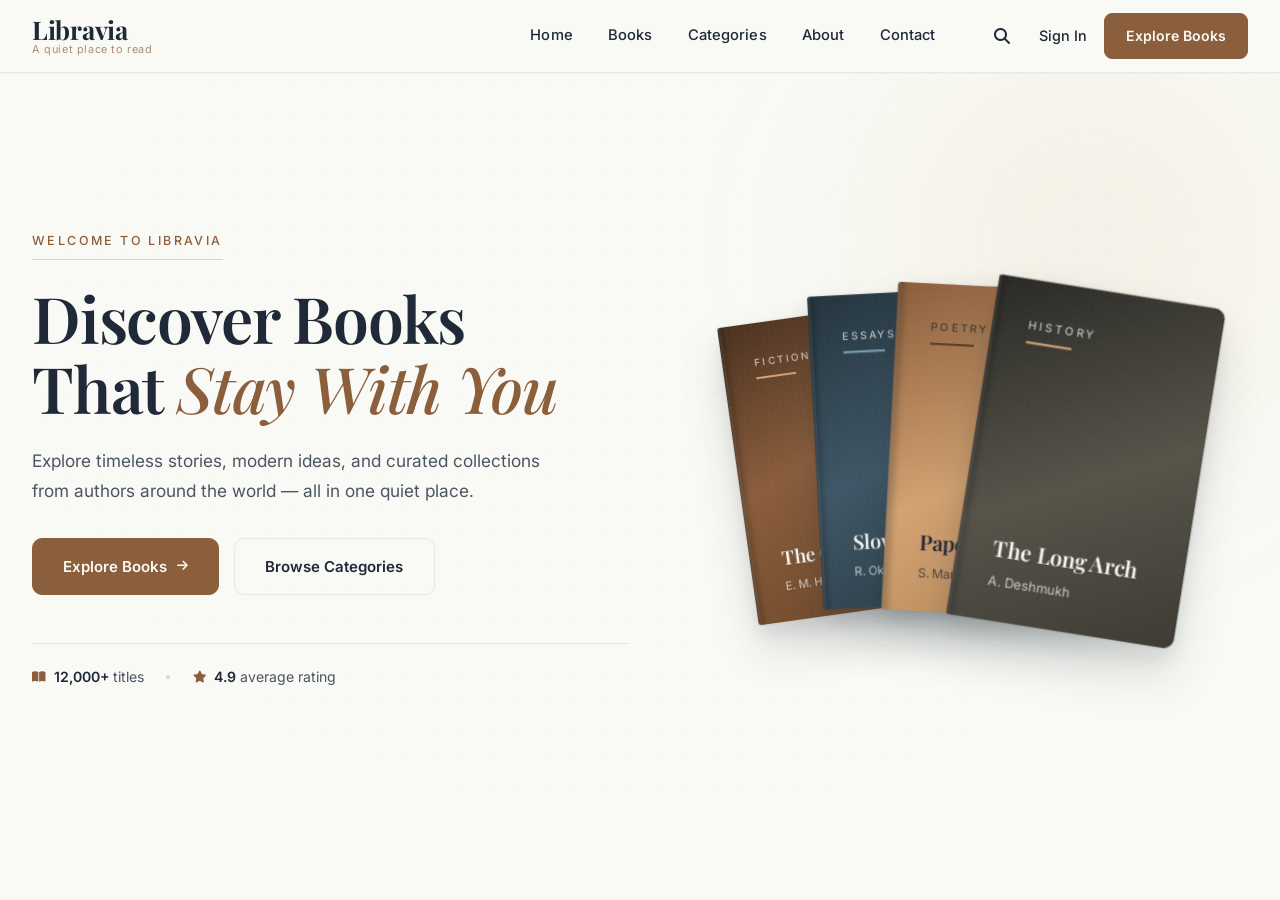
==== index.html @ 502f6672 "hero section added" ====
<!DOCTYPE html>
<html lang="en">
<head>
  <meta charset="UTF-8">
  <meta name="viewport" content="width=device-width, initial-scale=1.0">
  <title>Libravia — A Quiet Place to Read</title>
  <meta name="description" content="Libravia is a premium digital bookstore. Discover handpicked books across every genre, curated for readers who value calm and craft.">

  <link rel="preconnect" href="https://fonts.googleapis.com">
  <link rel="preconnect" href="https://fonts.gstatic.com" crossorigin>
  <link href="https://fonts.googleapis.com/css2?family=Inter:opsz,wght@14..32,400;14..32,500;14..32,600;14..32,700&family=Playfair+Display:wght@400;500;600;700;800&display=swap" rel="stylesheet">
  <link rel="stylesheet" href="https://cdnjs.cloudflare.com/ajax/libs/font-awesome/6.5.1/css/all.min.css">
  <link rel="stylesheet" href="assets/css/main.css">
  <link rel="stylesheet" href="assets/css/home.css">
</head>
<body>



<!-- ============================================================
     NAVBAR
     ============================================================ -->
<header id="bk_navbar" class="bk_navbar">
  <div class="bk_navbar_inner">

    <!-- LEFT: Brand -->
    <a href="index.php" class="bk_brand">
      <span class="bk_logo">Libravia</span>
      <span class="bk_tagline">A quiet place to read</span>
    </a>

    <!-- CENTER: Navigation -->
    <nav class="bk_nav" id="bk_nav">
      <a href="index.php" class="bk_nav_item bk_active">Home</a>
      <a href="books.php" class="bk_nav_item">Books</a>
      <a href="categories.php" class="bk_nav_item">Categories</a>
      <a href="about.php" class="bk_nav_item">About</a>
      <a href="contact.php" class="bk_nav_item">Contact</a>
    </nav>

    <!-- RIGHT: Actions -->
    <div class="bk_actions">
      <button class="bk_search_icon" aria-label="Search books" id="bk_search_btn">
        <i class="fa-solid fa-magnifying-glass"></i>
      </button>

      <a href="login.php" class="bk_signin">Sign In</a>

      <a href="books.php" class="bk_nav_cta">Explore Books</a>

      <button class="bk_hamburger" id="bk_hamburger" aria-label="Open menu" aria-expanded="false">
        <span class="bk_bar"></span>
        <span class="bk_bar"></span>
        <span class="bk_bar"></span>
      </button>
    </div>

  </div>

  <!-- MOBILE MENU -->
  <div class="bk_mobile_panel" id="bk_mobile_panel">
    <div class="bk_mobile_inner">
      <a href="index.php" class="bk_nav_item bk_active">Home</a>
      <a href="books.php" class="bk_nav_item">Books</a>
      <a href="categories.php" class="bk_nav_item">Categories</a>
      <a href="about.php" class="bk_nav_item">About</a>
      <a href="contact.php" class="bk_nav_item">Contact</a>

      <div class="bk_mobile_actions">
        <a href="login.php" class="bk_mobile_signin">Sign In</a>
        <a href="books.php" class="bk_nav_cta bk_mobile_cta">Explore Books</a>
      </div>
    </div>
  </div>

  <!-- SEARCH PANEL -->
  <div class="bk_search_panel" id="bk_search_panel">
    <div class="bk_search_inner">
      <i class="fa-solid fa-magnifying-glass"></i>
      <input
        type="text"
        class="bk_search_input"
        placeholder="Search by title, author, or ISBN…"
        aria-label="Search books"
      >
      <button class="bk_search_close" id="bk_search_close" aria-label="Close search">
        <i class="fa-solid fa-xmark"></i>
      </button>
    </div>
  </div>
</header>


<main>
    <!-- LIBRAVIA HERO SECTION -->
<section id="bk_hero_section" class="bk_hero_section">
  <div class="bk_hero_container">

    <!-- LEFT: Content -->
    <div class="bk_hero_content">

      <span class="bk_hero_label">Welcome to Libravia</span>

      <h1 class="bk_hero_title">
        Discover Books<br>
        That <em class="bk_hero_highlight">Stay With You</em>
      </h1>

      <p class="bk_hero_subtitle">
        Explore timeless stories, modern ideas, and curated collections
        from authors around the world — all in one quiet place.
      </p>

      <div class="bk_hero_actions">
        <a href="books.php" class="bk_hero_cta_primary">
          <span>Explore Books</span>
          <i class="fa-solid fa-arrow-right"></i>
        </a>
        <a href="categories.php" class="bk_hero_cta_secondary">
          <span>Browse Categories</span>
        </a>
      </div>

      <div class="bk_hero_meta">
        <span class="bk_hero_meta_item">
          <i class="fa-solid fa-book-open"></i>
          <span><strong>12,000+</strong> titles</span>
        </span>
        <span class="bk_hero_meta_divider"></span>
        <span class="bk_hero_meta_item">
          <i class="fa-solid fa-star"></i>
          <span><strong>4.9</strong> average rating</span>
        </span>
      </div>

    </div>

    <!-- RIGHT: Book stage -->
    <div class="bk_hero_books" id="bk_hero_books">
      <div class="bk_hero_books_stage" id="bk_hero_books_stage">

        <article class="bk_hero_book" data-book="0">
          <span class="bk_hero_book_spine"></span>
          <div class="bk_hero_book_cover bk_hero_cover_1">
            <span class="bk_hero_book_genre">Fiction</span>
            <span class="bk_hero_book_title">The Quiet Hour</span>
            <span class="bk_hero_book_author">E. M. Hale</span>
          </div>
        </article>

        <article class="bk_hero_book" data-book="1">
          <span class="bk_hero_book_spine"></span>
          <div class="bk_hero_book_cover bk_hero_cover_2">
            <span class="bk_hero_book_genre">Essays</span>
            <span class="bk_hero_book_title">Slow Mornings</span>
            <span class="bk_hero_book_author">R. Okafor</span>
          </div>
        </article>

        <article class="bk_hero_book" data-book="2">
          <span class="bk_hero_book_spine"></span>
          <div class="bk_hero_book_cover bk_hero_cover_3">
            <span class="bk_hero_book_genre">Poetry</span>
            <span class="bk_hero_book_title">Paper &amp; Rain</span>
            <span class="bk_hero_book_author">S. Marlow</span>
          </div>
        </article>

        <article class="bk_hero_book" data-book="3">
          <span class="bk_hero_book_spine"></span>
          <div class="bk_hero_book_cover bk_hero_cover_4">
            <span class="bk_hero_book_genre">History</span>
            <span class="bk_hero_book_title">The Long Arch</span>
            <span class="bk_hero_book_author">A. Deshmukh</span>
          </div>
        </article>

      </div>
    </div>

  </div>
</section>
</main>

<script src="assets/js/main.js"></script>
<script src="assets/js/home.js"></script>
</body>
</html>
---- assets/css/main.css ----
/* ============================================================
   LIBRAVIA — Global reset
   ============================================================ */

*,
*::before,
*::after {
  box-sizing: border-box;
  margin: 0;
  padding: 0;
}

html {
  scroll-behavior: smooth;
  -webkit-text-size-adjust: 100%;
}

body {
  font-family: 'Inter', sans-serif;
  font-size: 16px;
  line-height: 1.6;
  background: #F9FAF5;
  color: #1F2937;
  -webkit-font-smoothing: antialiased;
  -moz-osx-font-smoothing: grayscale;
  overflow-x: hidden;
  padding-top: 72px; /* space for the fixed navbar */
}

a {
  color: inherit;
  text-decoration: none;
}

button {
  font: inherit;
  color: inherit;
  background: none;
  border: none;
  cursor: pointer;
  -webkit-tap-highlight-color: transparent;
}

:focus-visible {
  outline: 2px solid #8B5E3C;
  outline-offset: 3px;
  border-radius: 4px;
}


/* ============================================================
   NAVBAR
   ============================================================ */

.bk_navbar {
  position: fixed;
  top: 0;
  left: 0;
  width: 100%;
  z-index: 1000;
  background: rgba(249, 250, 245, 0.85);
  backdrop-filter: blur(12px);
  -webkit-backdrop-filter: blur(12px);
  border-bottom: 1px solid #E5E7EB;
  box-shadow: 0 1px 2px rgba(31, 41, 55, 0.03);
  opacity: 0;
  transform: translateY(-20px);
  transition: opacity 0.5s ease,
              transform 0.5s cubic-bezier(0.22, 1, 0.36, 1),
              background 0.3s ease,
              box-shadow 0.3s ease;
}

.bk_navbar.bk_ready {
  opacity: 1;
  transform: translateY(0);
}

.bk_navbar.bk_scrolled {
  background: rgba(249, 250, 245, 0.96);
  box-shadow: 0 2px 12px rgba(31, 41, 55, 0.06);
}

.bk_navbar_inner {
  max-width: 1360px;
  margin: 0 auto;
  padding: 0 2rem;
  height: 72px;
  display: flex;
  align-items: center;
  justify-content: space-between;
  gap: 2rem;
}

/* ---------- Brand ---------- */
.bk_brand {
  display: flex;
  flex-direction: column;
  gap: 2px;
  flex-shrink: 0;
  transition: opacity 0.25s ease;
}

.bk_brand:hover {
  opacity: 0.85;
}

.bk_logo {
  font-family: 'Playfair Display', serif;
  font-weight: 700;
  font-size: 1.6rem;
  letter-spacing: -0.3px;
  color: #1F2937;
  line-height: 1;
}

.bk_tagline {
  font-family: 'Inter', sans-serif;
  font-weight: 400;
  font-size: 0.68rem;
  letter-spacing: 0.6px;
  color: #8B5E3C;
  opacity: 0.7;
  line-height: 1;
}

/* ---------- Nav links ---------- */
.bk_nav {
  display: flex;
  align-items: center;
  gap: 2.2rem;
  margin-left: auto;
  margin-right: 1rem;
}

.bk_nav_item {
  font-family: 'Inter', sans-serif;
  font-weight: 500;
  font-size: 0.92rem;
  color: #1F2937;
  position: relative;
  padding: 0.4rem 0;
  letter-spacing: 0.1px;
  transition: color 0.3s ease;
}

.bk_nav_item::after {
  content: '';
  position: absolute;
  left: 0;
  bottom: 0;
  width: 100%;
  height: 1.5px;
  background: #8B5E3C;
  border-radius: 2px;
  transform: scaleX(0);
  transform-origin: left;
  transition: transform 0.35s cubic-bezier(0.22, 1, 0.36, 1);
}

.bk_nav_item:hover {
  color: #8B5E3C;
}

.bk_nav_item:hover::after {
  transform: scaleX(1);
}

.bk_nav_item.bk_active {
  color: #8B5E3C;
  font-weight: 600;
}

.bk_nav_item.bk_active::after {
  transform: scaleX(1);
}

/* ---------- Right actions ---------- */
.bk_actions {
  display: flex;
  align-items: center;
  gap: 0.9rem;
  flex-shrink: 0;
}

.bk_search_icon {
  display: inline-flex;
  align-items: center;
  justify-content: center;
  width: 38px;
  height: 38px;
  border-radius: 50%;
  color: #1F2937;
  font-size: 1rem;
  border: 1px solid transparent;
  transition: color 0.3s ease,
              background 0.3s ease,
              border-color 0.3s ease;
}

.bk_search_icon:hover {
  color: #8B5E3C;
  background: rgba(139, 94, 60, 0.06);
  border-color: rgba(139, 94, 60, 0.15);
}

.bk_signin {
  font-family: 'Inter', sans-serif;
  font-weight: 500;
  font-size: 0.9rem;
  color: #1F2937;
  padding: 0.5rem 0.2rem;
  transition: color 0.3s ease;
}

.bk_signin:hover {
  color: #8B5E3C;
}

.bk_nav_cta {
  display: inline-flex;
  align-items: center;
  gap: 0.5rem;
  font-family: 'Inter', sans-serif;
  font-weight: 600;
  font-size: 0.88rem;
  color: #F9FAF5;
  background: #8B5E3C;
  border: 1px solid #8B5E3C;
  border-radius: 8px;
  padding: 0.65rem 1.3rem;
  white-space: nowrap;
  transition: background 0.3s ease,
              border-color 0.3s ease,
              transform 0.25s cubic-bezier(0.22, 1, 0.36, 1),
              box-shadow 0.3s ease;
}

.bk_nav_cta:hover {
  background: #D4A373;
  border-color: #D4A373;
  color: #1F2937;
  transform: scale(1.02);
  box-shadow: 0 4px 14px rgba(212, 163, 115, 0.25);
}

.bk_hamburger {
  display: none;
  flex-direction: column;
  justify-content: space-between;
  width: 26px;
  height: 20px;
  flex-shrink: 0;
}

.bk_bar {
  display: block;
  width: 100%;
  height: 1.8px;
  background: #1F2937;
  border-radius: 2px;
  transition: transform 0.3s cubic-bezier(0.22, 1, 0.36, 1),
              opacity 0.25s ease,
              background 0.25s ease;
}

.bk_hamburger.bk_active .bk_bar:nth-child(1) {
  transform: translateY(9px) rotate(45deg);
  background: #8B5E3C;
}

.bk_hamburger.bk_active .bk_bar:nth-child(2) {
  opacity: 0;
}

.bk_hamburger.bk_active .bk_bar:nth-child(3) {
  transform: translateY(-9px) rotate(-45deg);
  background: #8B5E3C;
}

/* ---------- Mobile panel ---------- */
.bk_mobile_panel {
  position: absolute;
  top: 100%;
  left: 0;
  width: 100%;
  background: rgba(249, 250, 245, 0.98);
  backdrop-filter: blur(20px);
  -webkit-backdrop-filter: blur(20px);
  border-bottom: 1px solid #E5E7EB;
  overflow: hidden;
  max-height: 0;
  opacity: 0;
  visibility: hidden;
  transition: max-height 0.45s cubic-bezier(0.22, 1, 0.36, 1),
              opacity 0.3s ease,
              visibility 0s linear 0.45s;
}

.bk_mobile_panel.bk_open {
  max-height: 560px;
  opacity: 1;
  visibility: visible;
  transition: max-height 0.45s cubic-bezier(0.22, 1, 0.36, 1),
              opacity 0.3s ease,
              visibility 0s linear 0s;
}

.bk_mobile_inner {
  max-width: 1360px;
  margin: 0 auto;
  padding: 1.4rem 2rem 2rem;
  display: flex;
  flex-direction: column;
  gap: 0.3rem;
}

.bk_mobile_inner .bk_nav_item {
  font-size: 1.05rem;
  padding: 0.9rem 0;
  border-bottom: 1px solid rgba(229, 231, 235, 0.6);
}

.bk_mobile_inner .bk_nav_item:last-of-type {
  border-bottom: none;
}

.bk_mobile_inner .bk_nav_item::after {
  display: none;
}

.bk_mobile_inner .bk_nav_item:hover,
.bk_mobile_inner .bk_nav_item.bk_active {
  color: #8B5E3C;
  padding-left: 4px;
  transition: color 0.3s ease, padding-left 0.3s ease;
}

.bk_mobile_actions {
  display: flex;
  flex-direction: column;
  gap: 0.7rem;
  margin-top: 1.2rem;
  padding-top: 1.4rem;
  border-top: 1px solid #E5E7EB;
}

.bk_mobile_signin {
  font-family: 'Inter', sans-serif;
  font-weight: 500;
  font-size: 1rem;
  color: #1F2937;
  padding: 0.9rem 0;
  border: 1px solid #E5E7EB;
  border-radius: 8px;
  text-align: center;
  transition: color 0.3s ease, border-color 0.3s ease, background 0.3s ease;
}

.bk_mobile_signin:hover {
  color: #8B5E3C;
  border-color: rgba(139, 94, 60, 0.3);
  background: rgba(139, 94, 60, 0.04);
}

.bk_mobile_cta {
  display: flex;
  justify-content: center;
  padding: 0.9rem 1.3rem;
  font-size: 0.95rem;
}

/* ---------- Search panel ---------- */
.bk_search_panel {
  position: absolute;
  top: 100%;
  left: 0;
  width: 100%;
  background: rgba(249, 250, 245, 0.98);
  backdrop-filter: blur(20px);
  -webkit-backdrop-filter: blur(20px);
  border-bottom: 1px solid #E5E7EB;
  overflow: hidden;
  max-height: 0;
  opacity: 0;
  visibility: hidden;
  transition: max-height 0.4s cubic-bezier(0.22, 1, 0.36, 1),
              opacity 0.3s ease,
              visibility 0s linear 0.4s;
}

.bk_search_panel.bk_open {
  max-height: 120px;
  opacity: 1;
  visibility: visible;
  transition: max-height 0.4s cubic-bezier(0.22, 1, 0.36, 1),
              opacity 0.3s ease,
              visibility 0s linear 0s;
}

.bk_search_inner {
  max-width: 900px;
  margin: 0 auto;
  padding: 1.4rem 2rem 1.5rem;
  display: flex;
  align-items: center;
  gap: 1rem;
}

.bk_search_inner > i {
  color: #8B5E3C;
  font-size: 1rem;
  flex-shrink: 0;
}

.bk_search_input {
  flex: 1;
  font-family: 'Inter', sans-serif;
  font-size: 1rem;
  color: #1F2937;
  background: transparent;
  border: none;
  border-bottom: 1.5px solid #E5E7EB;
  padding: 0.6rem 0.2rem;
  outline: none;
  transition: border-color 0.3s ease;
}

.bk_search_input::placeholder {
  color: rgba(31, 41, 55, 0.4);
}

.bk_search_input:focus {
  border-bottom-color: #8B5E3C;
}

.bk_search_close {
  display: inline-flex;
  align-items: center;
  justify-content: center;
  width: 34px;
  height: 34px;
  border-radius: 50%;
  color: #1F2937;
  font-size: 0.9rem;
  flex-shrink: 0;
  border: 1px solid transparent;
  transition: color 0.3s ease, background 0.3s ease, border-color 0.3s ease;
}

.bk_search_close:hover {
  color: #8B5E3C;
  background: rgba(139, 94, 60, 0.06);
  border-color: rgba(139, 94, 60, 0.15);
}

/* ---------- Responsive ---------- */
@media screen and (max-width: 980px) {
  .bk_nav {
    display: none;
  }

  .bk_signin {
    display: none;
  }

  .bk_hamburger {
    display: flex;
  }
}

@media screen and (max-width: 620px) {
  body {
    padding-top: 64px;
  }

  .bk_navbar_inner {
    padding: 0 1.4rem;
    height: 64px;
    gap: 1rem;
  }

  .bk_logo {
    font-size: 1.4rem;
  }

  .bk_tagline {
    font-size: 0.62rem;
  }

  .bk_nav_cta {
    display: none;
  }

  .bk_search_icon {
    width: 34px;
    height: 34px;
    font-size: 0.95rem;
  }

  .bk_mobile_inner {
    padding: 1.2rem 1.4rem 1.6rem;
  }
}

@media screen and (max-width: 400px) {
  body {
    padding-top: 60px;
  }

  .bk_navbar_inner {
    padding: 0 1.1rem;
    height: 60px;
  }

  .bk_logo {
    font-size: 1.3rem;
  }

  .bk_tagline {
    display: none;
  }
}

/* ---------- Reduced motion ---------- */
@media (prefers-reduced-motion: reduce) {
  .bk_navbar,
  .bk_nav_item,
  .bk_nav_item::after,
  .bk_nav_cta,
  .bk_search_icon,
  .bk_search_close,
  .bk_bar,
  .bk_mobile_panel,
  .bk_search_panel {
    transition: none !important;
  }
}
---- assets/css/home.css ----
/* ============================================================
   LIBRAVIA HERO SECTION
   ============================================================ */
/* ============================================================
   LIBRAVIA HERO SECTION
   ============================================================ */

.bk_hero_section *,
.bk_hero_section *::before,
.bk_hero_section *::after {
  box-sizing: border-box;
}

.bk_hero_section {
  position: relative;
  width: 100%;
  background: #F9FAF5;
  padding: clamp(5rem, 10vw, 8rem) 2rem clamp(5rem, 9vw, 7rem);
  overflow: hidden;
}

.bk_hero_section::before {
  content: '';
  position: absolute;
  top: -20%;
  right: -10%;
  width: clamp(320px, 50vw, 680px);
  height: clamp(320px, 50vw, 680px);
  border-radius: 50%;
  background: radial-gradient(circle,
              rgba(212, 163, 115, 0.14) 0%,
              rgba(212, 163, 115, 0.04) 45%,
              transparent 70%);
  filter: blur(70px);
  pointer-events: none;
  z-index: 0;
}

.bk_hero_section::after {
  content: '';
  position: absolute;
  inset: 0;
  background-image: radial-gradient(rgba(139, 94, 60, 0.045) 1px, transparent 1px);
  background-size: 28px 28px;
  mask-image: radial-gradient(ellipse at 50% 40%, black 0%, transparent 70%);
  -webkit-mask-image: radial-gradient(ellipse at 50% 40%, black 0%, transparent 70%);
  pointer-events: none;
  z-index: 0;
}

.bk_hero_container {
  position: relative;
  z-index: 1;
  max-width: 1360px;
  margin: 0 auto;
  display: grid;
  grid-template-columns: 1.1fr 1fr;
  gap: clamp(3rem, 6vw, 5rem);
  align-items: center;
}

/* ============================================================
   LEFT: CONTENT
   ============================================================ */

.bk_hero_content {
  display: flex;
  flex-direction: column;
  gap: 1.4rem;
  max-width: 620px;
}

.bk_hero_label {
  display: inline-flex;
  align-items: center;
  align-self: flex-start;
  font-family: 'Inter', sans-serif;
  font-weight: 500;
  font-size: 0.78rem;
  letter-spacing: 2.4px;
  text-transform: uppercase;
  color: #8B5E3C;
  padding-bottom: 0.5rem;
  border-bottom: 1px solid rgba(139, 94, 60, 0.25);
  opacity: 0;
  transform: translateY(16px);
  animation: bk_hero_in 0.8s cubic-bezier(0.22, 1, 0.36, 1) 0.1s forwards;
}

.bk_hero_title {
  font-family: 'Playfair Display', serif;
  font-weight: 600;
  font-size: clamp(2.4rem, 5.5vw, 4rem);
  line-height: 1.1;
  letter-spacing: -1.2px;
  color: #1F2937;
  margin: 0;
  opacity: 0;
  transform: translateY(20px);
  animation: bk_hero_in 0.9s cubic-bezier(0.22, 1, 0.36, 1) 0.22s forwards;
}

.bk_hero_highlight {
  font-style: italic;
  font-weight: 500;
  color: #8B5E3C;
}

.bk_hero_subtitle {
  font-family: 'Inter', sans-serif;
  font-weight: 400;
  font-size: clamp(1rem, 1.5vw, 1.08rem);
  line-height: 1.75;
  color: #4b5563;
  max-width: 520px;
  margin: 0;
  opacity: 0;
  transform: translateY(20px);
  animation: bk_hero_in 0.9s cubic-bezier(0.22, 1, 0.36, 1) 0.34s forwards;
}

.bk_hero_actions {
  display: flex;
  align-items: center;
  gap: 0.9rem;
  flex-wrap: wrap;
  margin-top: 0.6rem;
  opacity: 0;
  transform: translateY(20px);
  animation: bk_hero_in 0.9s cubic-bezier(0.22, 1, 0.36, 1) 0.46s forwards;
}

.bk_hero_cta_primary,
.bk_hero_cta_secondary {
  display: inline-flex;
  align-items: center;
  justify-content: center;
  gap: 0.6rem;
  font-family: 'Inter', sans-serif;
  font-weight: 600;
  font-size: 0.94rem;
  padding: 0.95rem 1.9rem;
  border-radius: 10px;
  cursor: pointer;
  transition: transform 0.28s cubic-bezier(0.22, 1, 0.36, 1),
              background 0.3s ease,
              border-color 0.3s ease,
              color 0.3s ease,
              box-shadow 0.3s ease;
}

.bk_hero_cta_primary i {
  font-size: 0.82em;
  transition: transform 0.3s cubic-bezier(0.22, 1, 0.36, 1);
}

.bk_hero_cta_primary {
  color: #F9FAF5;
  background: #8B5E3C;
  border: 1px solid #8B5E3C;
}

.bk_hero_cta_primary:hover {
  background: #D4A373;
  border-color: #D4A373;
  color: #1F2937;
  transform: translateY(-2px) scale(1.02);
  box-shadow: 0 12px 28px rgba(212, 163, 115, 0.3);
}

.bk_hero_cta_primary:hover i {
  transform: translateX(4px);
}

.bk_hero_cta_secondary {
  color: #1F2937;
  background: transparent;
  border: 1.5px solid #E5E7EB;
}

.bk_hero_cta_secondary:hover {
  border-color: #8B5E3C;
  color: #8B5E3C;
  background: rgba(139, 94, 60, 0.05);
  transform: translateY(-2px);
}

.bk_hero_meta {
  display: flex;
  align-items: center;
  gap: 1.4rem;
  flex-wrap: wrap;
  margin-top: 1.6rem;
  padding-top: 1.4rem;
  border-top: 1px solid #E5E7EB;
  opacity: 0;
  transform: translateY(20px);
  animation: bk_hero_in 0.9s cubic-bezier(0.22, 1, 0.36, 1) 0.58s forwards;
}

.bk_hero_meta_item {
  display: inline-flex;
  align-items: center;
  gap: 0.55rem;
  font-family: 'Inter', sans-serif;
  font-size: 0.88rem;
  color: #4b5563;
}

.bk_hero_meta_item i {
  color: #8B5E3C;
  font-size: 0.85em;
}

.bk_hero_meta_item strong {
  color: #1F2937;
  font-weight: 600;
}

.bk_hero_meta_divider {
  width: 4px;
  height: 4px;
  border-radius: 50%;
  background: #D1D5DB;
}

/* ============================================================
   RIGHT: BOOK STAGE
   ============================================================
   - .bk_hero_books       → outer wrapper (fixed size)
   - .bk_hero_books_stage → holds books, gets the tilt transform
   - .bk_hero_book        → each book, gets per-book transform
   All transforms are written by JS (single writer, no glitch).
   ============================================================ */

.bk_hero_books {
  position: relative;
  width: 100%;
  height: 520px;
  display: flex;
  align-items: center;
  justify-content: center;
  perspective: 1400px;
  perspective-origin: 50% 50%;
}

.bk_hero_books_stage {
  position: relative;
  width: 100%;
  height: 100%;
  transform-style: preserve-3d;
  will-change: transform;
}

.bk_hero_book {
  position: absolute;
  top: 50%;
  left: 50%;
  width: 200px;
  height: 300px;
  margin-top: -150px;
  margin-left: -100px;

  border-radius: 3px 10px 10px 3px;
  overflow: hidden;
  cursor: pointer;
  opacity: 0;

  /* Real CSS shadows that follow the book's shape */
  box-shadow:
    0 24px 44px rgba(31, 41, 55, 0.16),
    0 10px 20px rgba(31, 41, 55, 0.08),
    0 0 0 1px rgba(31, 41, 55, 0.05);

  transform: translate3d(0, 0, 0);
  transform-origin: center center;
  will-change: transform, opacity;
  backface-visibility: hidden;
  -webkit-backface-visibility: hidden;

  /* Only opacity transitions — transforms are 100% JS */
  transition: opacity 0.6s ease, box-shadow 0.4s ease;
}

.bk_hero_book.bk_book_visible {
  opacity: 1;
}

/* Spine */
.bk_hero_book_spine {
  position: absolute;
  top: 0;
  left: 0;
  bottom: 0;
  width: 12px;
  background: linear-gradient(to right,
              rgba(0, 0, 0, 0.32) 0%,
              rgba(0, 0, 0, 0.12) 40%,
              rgba(0, 0, 0, 0.03) 75%,
              rgba(0, 0, 0, 0) 100%);
  z-index: 3;
  pointer-events: none;
}

/* Subtle inner highlight near the spine */
.bk_hero_book_spine::after {
  content: '';
  position: absolute;
  top: 0;
  bottom: 0;
  left: 0;
  width: 3px;
  background: rgba(255, 255, 255, 0.08);
}

/* Cover */
.bk_hero_book_cover {
  position: relative;
  width: 100%;
  height: 100%;
  padding: 2rem 1.6rem 1.6rem 2rem;
  display: flex;
  flex-direction: column;
  justify-content: space-between;
  color: #F9FAF5;
  overflow: hidden;
}

/* Subtle paper texture over the cover */
.bk_hero_book_cover::before {
  content: '';
  position: absolute;
  inset: 0;
  background-image: radial-gradient(rgba(255, 255, 255, 0.05) 1px, transparent 1px);
  background-size: 6px 6px;
  pointer-events: none;
  opacity: 0.5;
}

/* Top corner rule */
.bk_hero_book_cover::after {
  content: '';
  position: absolute;
  top: 3.4rem;
  left: 2rem;
  width: 40px;
  height: 2px;
  background: rgba(255, 255, 255, 0.35);
  pointer-events: none;
}

.bk_hero_cover_1 {
  background: linear-gradient(155deg, #4a3120 0%, #8B5E3C 45%, #6b4528 100%);
}
.bk_hero_cover_1::after { background: #D4A373; }

.bk_hero_cover_2 {
  background: linear-gradient(155deg, #25353f 0%, #3f5867 50%, #2a3a44 100%);
}
.bk_hero_cover_2::after { background: #7ea8b8; }

.bk_hero_cover_3 {
  background: linear-gradient(155deg, #8B5E3C 0%, #D4A373 55%, #b98a5a 100%);
  color: #1F2937;
}
.bk_hero_cover_3::after { background: #5b3f2a; }

.bk_hero_cover_4 {
  background: linear-gradient(155deg, #2a2a26 0%, #57544a 55%, #3d3b33 100%);
}
.bk_hero_cover_4::after { background: #D4A373; }

.bk_hero_book_genre {
  font-family: 'Inter', sans-serif;
  font-weight: 500;
  font-size: 0.62rem;
  letter-spacing: 2.4px;
  text-transform: uppercase;
  opacity: 0.7;
  position: relative;
  z-index: 1;
}

.bk_hero_book_title {
  font-family: 'Playfair Display', serif;
  font-weight: 600;
  font-size: 1.2rem;
  line-height: 1.2;
  letter-spacing: -0.4px;
  margin-top: auto;
  margin-bottom: 0.5rem;
  position: relative;
  z-index: 1;
}

.bk_hero_book_author {
  font-family: 'Inter', sans-serif;
  font-weight: 400;
  font-size: 0.72rem;
  opacity: 0.72;
  position: relative;
  z-index: 1;
}

/* ============================================================
   ANIMATIONS
   ============================================================ */

@keyframes bk_hero_in {
  0%   { opacity: 0; transform: translateY(20px); }
  100% { opacity: 1; transform: translateY(0); }
}

/* ============================================================
   RESPONSIVE
   ============================================================ */

@media screen and (max-width: 980px) {
  .bk_hero_container {
    grid-template-columns: 1fr;
    gap: 3rem;
  }

  .bk_hero_content {
    max-width: 100%;
    align-items: center;
    text-align: center;
  }

  .bk_hero_label { align-self: center; }
  .bk_hero_subtitle { margin: 0 auto; }
  .bk_hero_actions { justify-content: center; }
  .bk_hero_meta { justify-content: center; }

  .bk_hero_books { height: 420px; order: 2; }
}

@media screen and (max-width: 640px) {
  .bk_hero_section { padding: 4rem 1.4rem 4rem; }
  .bk_hero_title { letter-spacing: -0.8px; }

  .bk_hero_actions {
    flex-direction: column;
    align-items: stretch;
    gap: 0.7rem;
    width: 100%;
  }

  .bk_hero_cta_primary,
  .bk_hero_cta_secondary { width: 100%; }

  .bk_hero_meta { gap: 1rem; }
  .bk_hero_meta_item { font-size: 0.82rem; }

  .bk_hero_books { height: 360px; }
  .bk_hero_book {
    width: 150px;
    height: 225px;
    margin-top: -112px;
    margin-left: -75px;
  }
  .bk_hero_book_title { font-size: 1rem; }
}

@media screen and (max-width: 420px) {
  .bk_hero_section { padding: 3rem 1.1rem 3rem; }
  .bk_hero_title { font-size: 2rem; letter-spacing: -0.6px; }
  .bk_hero_subtitle { font-size: 0.94rem; }
  .bk_hero_books { height: 320px; }
  .bk_hero_book {
    width: 130px;
    height: 195px;
    margin-top: -97px;
    margin-left: -65px;
  }
  .bk_hero_book_title { font-size: 0.9rem; }
}

/* Reduced motion */
@media (prefers-reduced-motion: reduce) {
  .bk_hero_label,
  .bk_hero_title,
  .bk_hero_subtitle,
  .bk_hero_actions,
  .bk_hero_meta {
    opacity: 1 !important;
    transform: none !important;
    animation: none !important;
  }

  .bk_hero_book {
    opacity: 1 !important;
    transition: none !important;
  }
}
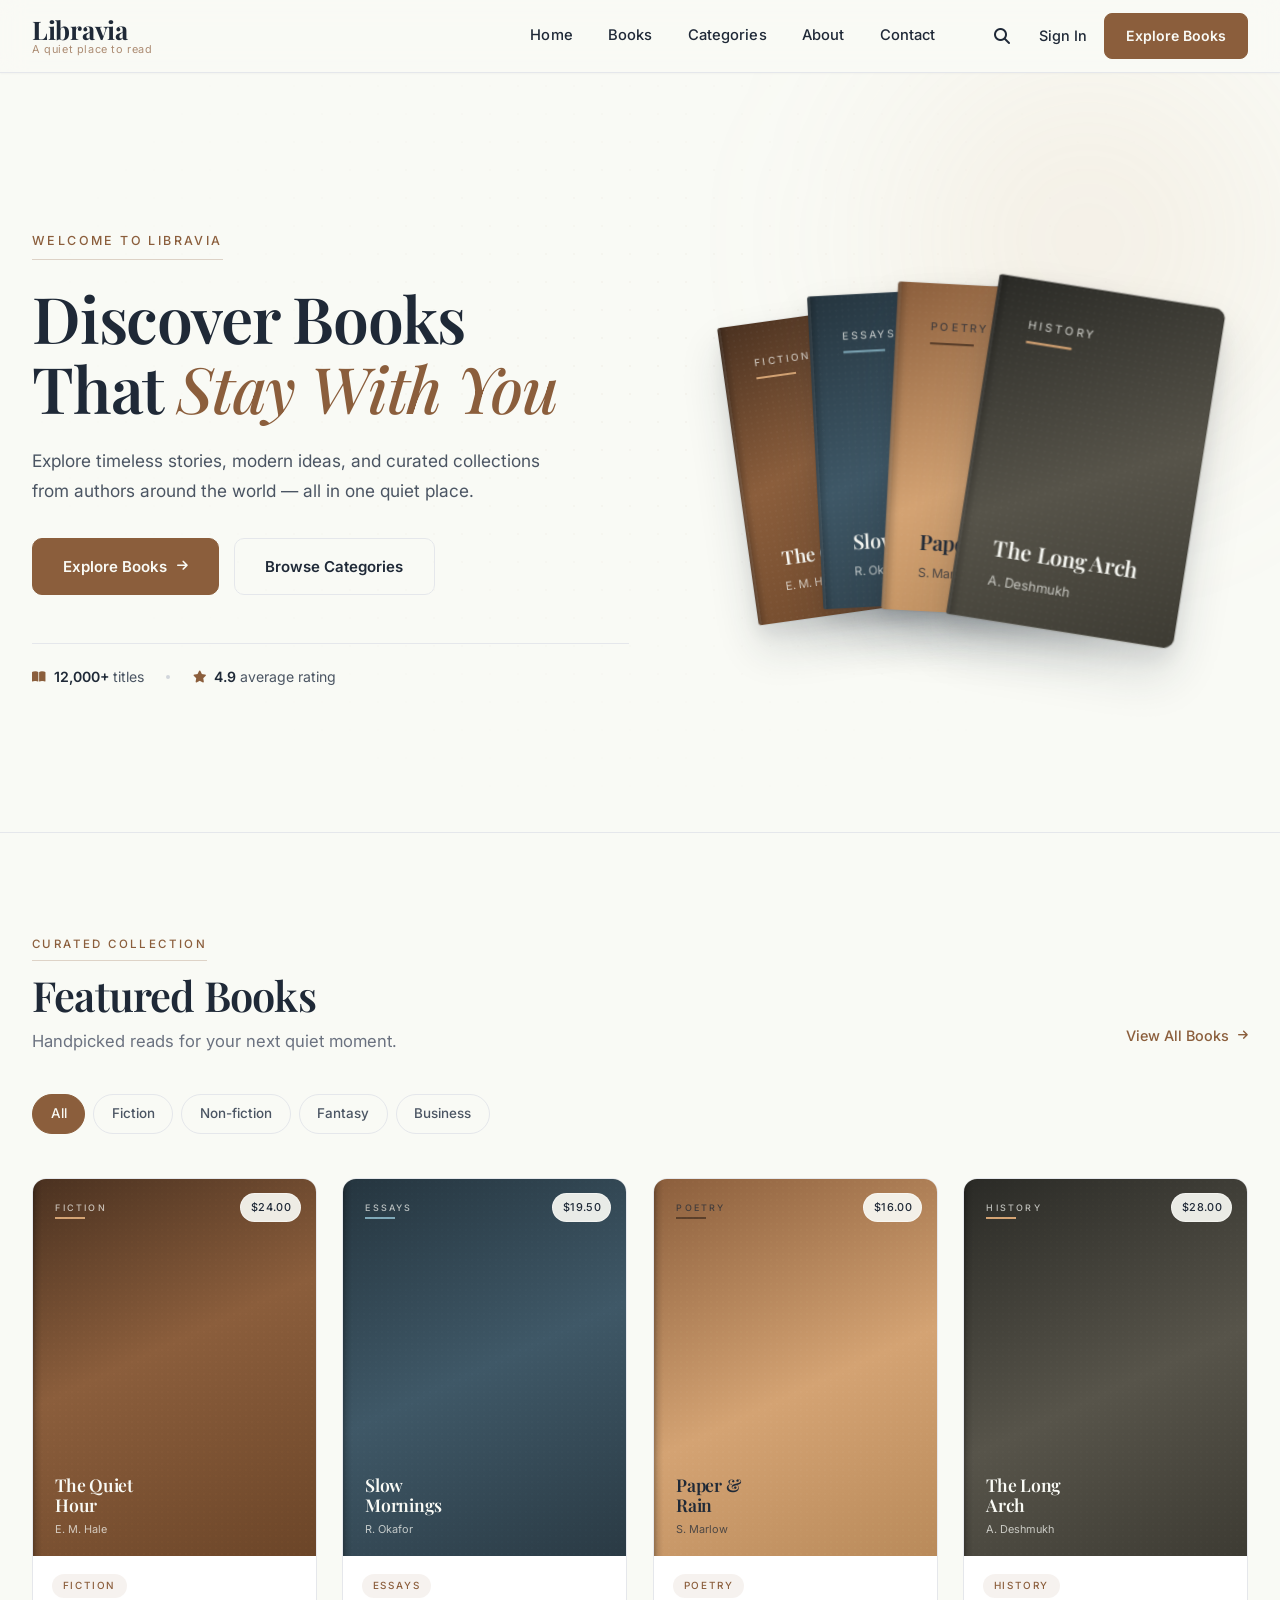
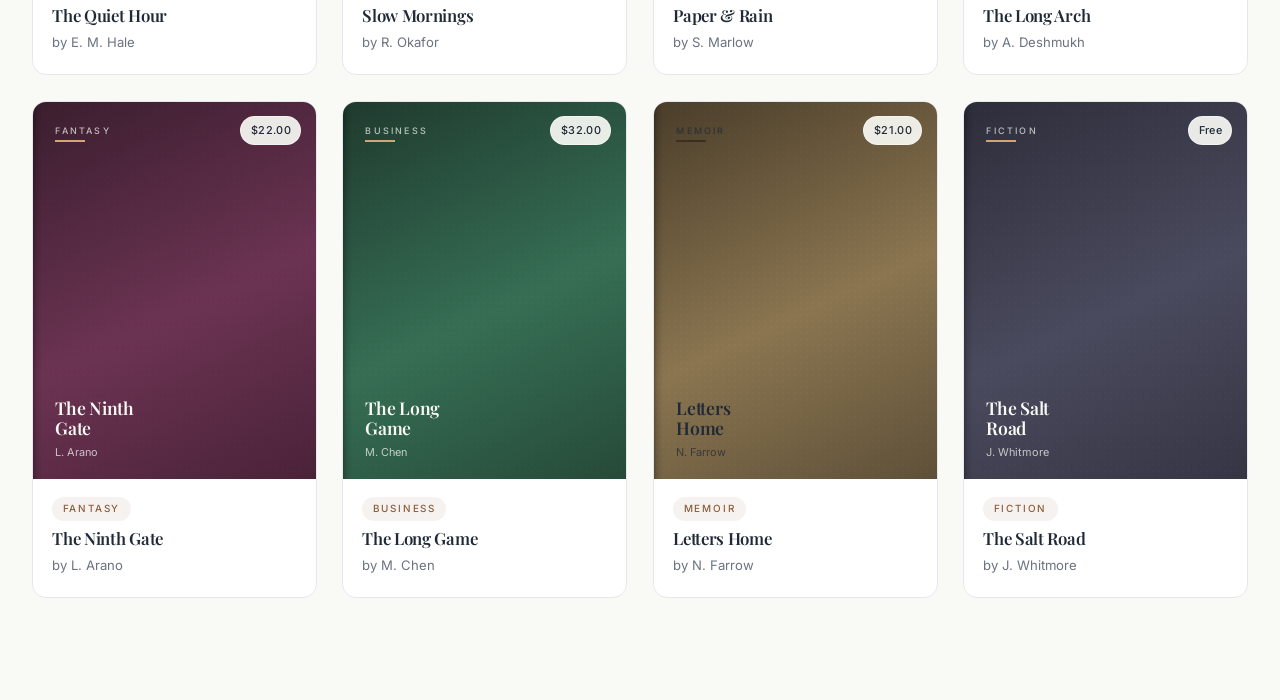
==== commit bedf0b25: "feature book section" ====
--- a/index.html
+++ b/index.html
@@ -180,6 +180,284 @@
 
   </div>
 </section>
+
+
+
+<!-- ============================================================
+     LIBRAVIA — FEATURED BOOKS SECTION
+     Curated collection grid · real book covers
+     ============================================================ -->
+
+<section id="bk_featured_section" class="bk_featured_section">
+  <div class="bk_featured_container">
+
+    <!-- ===== SECTION HEADER ===== -->
+    <div class="bk_section_header">
+      <div class="bk_section_header_left">
+        <span class="bk_section_label">Curated Collection</span>
+        <h2 class="bk_section_title">Featured Books</h2>
+        <p class="bk_section_subtitle">
+          Handpicked reads for your next quiet moment.
+        </p>
+      </div>
+
+      <a href="books.php" class="bk_section_viewall">
+        <span>View All Books</span>
+        <i class="fa-solid fa-arrow-right"></i>
+      </a>
+    </div>
+
+    <!-- ===== FILTER CHIPS ===== -->
+    <div class="bk_filter_chips" id="bk_filter_chips">
+      <button class="bk_filter_chip bk_chip_active" data-filter="all">All</button>
+      <button class="bk_filter_chip" data-filter="fiction">Fiction</button>
+      <button class="bk_filter_chip" data-filter="nonfiction">Non-fiction</button>
+      <button class="bk_filter_chip" data-filter="fantasy">Fantasy</button>
+      <button class="bk_filter_chip" data-filter="business">Business</button>
+    </div>
+
+    <!-- ===== BOOK GRID ===== -->
+    <div class="bk_book_grid" id="bk_book_grid">
+
+      <!-- Card 1 -->
+      <a href="book.php?id=1" class="bk_book_card" data-category="fiction">
+        <div class="bk_book_cover">
+          <!-- fallback gradient (behind the image) -->
+          <div class="bk_book_cover_bg bk_cover_1">
+            <span class="bk_book_cover_genre">Fiction</span>
+            <span class="bk_book_cover_title">The Quiet<br>Hour</span>
+            <span class="bk_book_cover_author">E. M. Hale</span>
+          </div>
+
+          <!-- real book cover image -->
+          <img
+            class="bk_book_cover_img"
+            src="https://covers.openlibrary.org/b/id/10521443-L.jpg"
+            alt="The Quiet Hour — book cover"
+            loading="lazy"
+            decoding="async"
+            onerror="this.style.display='none';"
+          >
+
+          <span class="bk_book_cover_spine"></span>
+          <span class="bk_book_cover_shine"></span>
+          <span class="bk_book_cover_price">$24.00</span>
+        </div>
+
+        <div class="bk_book_info">
+          <span class="bk_book_tag">Fiction</span>
+          <h3 class="bk_book_title">The Quiet Hour</h3>
+          <span class="bk_book_author">by E. M. Hale</span>
+        </div>
+      </a>
+
+      <!-- Card 2 -->
+      <a href="book.php?id=2" class="bk_book_card" data-category="nonfiction">
+        <div class="bk_book_cover">
+          <div class="bk_book_cover_bg bk_cover_2">
+            <span class="bk_book_cover_genre">Essays</span>
+            <span class="bk_book_cover_title">Slow<br>Mornings</span>
+            <span class="bk_book_cover_author">R. Okafor</span>
+          </div>
+          <img
+            class="bk_book_cover_img"
+            src="https://covers.openlibrary.org/b/id/10909258-L.jpg"
+            alt="Slow Mornings — book cover"
+            loading="lazy"
+            decoding="async"
+            onerror="this.style.display='none';"
+          >
+          <span class="bk_book_cover_spine"></span>
+          <span class="bk_book_cover_shine"></span>
+          <span class="bk_book_cover_price">$19.50</span>
+        </div>
+
+        <div class="bk_book_info">
+          <span class="bk_book_tag">Essays</span>
+          <h3 class="bk_book_title">Slow Mornings</h3>
+          <span class="bk_book_author">by R. Okafor</span>
+        </div>
+      </a>
+
+      <!-- Card 3 -->
+      <a href="book.php?id=3" class="bk_book_card" data-category="fiction">
+        <div class="bk_book_cover">
+          <div class="bk_book_cover_bg bk_cover_3">
+            <span class="bk_book_cover_genre">Poetry</span>
+            <span class="bk_book_cover_title">Paper &amp;<br>Rain</span>
+            <span class="bk_book_cover_author">S. Marlow</span>
+          </div>
+          <img
+            class="bk_book_cover_img"
+            src="https://covers.openlibrary.org/b/id/8231856-L.jpg"
+            alt="Paper & Rain — book cover"
+            loading="lazy"
+            decoding="async"
+            onerror="this.style.display='none';"
+          >
+          <span class="bk_book_cover_spine"></span>
+          <span class="bk_book_cover_shine"></span>
+          <span class="bk_book_cover_price">$16.00</span>
+        </div>
+
+        <div class="bk_book_info">
+          <span class="bk_book_tag">Poetry</span>
+          <h3 class="bk_book_title">Paper &amp; Rain</h3>
+          <span class="bk_book_author">by S. Marlow</span>
+        </div>
+      </a>
+
+      <!-- Card 4 -->
+      <a href="book.php?id=4" class="bk_book_card" data-category="nonfiction">
+        <div class="bk_book_cover">
+          <div class="bk_book_cover_bg bk_cover_4">
+            <span class="bk_book_cover_genre">History</span>
+            <span class="bk_book_cover_title">The Long<br>Arch</span>
+            <span class="bk_book_cover_author">A. Deshmukh</span>
+          </div>
+          <img
+            class="bk_book_cover_img"
+            src="https://covers.openlibrary.org/b/id/240727-L.jpg"
+            alt="The Long Arch — book cover"
+            loading="lazy"
+            decoding="async"
+            onerror="this.style.display='none';"
+          >
+          <span class="bk_book_cover_spine"></span>
+          <span class="bk_book_cover_shine"></span>
+          <span class="bk_book_cover_price">$28.00</span>
+        </div>
+
+        <div class="bk_book_info">
+          <span class="bk_book_tag">History</span>
+          <h3 class="bk_book_title">The Long Arch</h3>
+          <span class="bk_book_author">by A. Deshmukh</span>
+        </div>
+      </a>
+
+      <!-- Card 5 -->
+      <a href="book.php?id=5" class="bk_book_card" data-category="fantasy">
+        <div class="bk_book_cover">
+          <div class="bk_book_cover_bg bk_cover_5">
+            <span class="bk_book_cover_genre">Fantasy</span>
+            <span class="bk_book_cover_title">The Ninth<br>Gate</span>
+            <span class="bk_book_cover_author">L. Arano</span>
+          </div>
+          <img
+            class="bk_book_cover_img"
+            src="https://covers.openlibrary.org/b/id/8739161-L.jpg"
+            alt="The Ninth Gate — book cover"
+            loading="lazy"
+            decoding="async"
+            onerror="this.style.display='none';"
+          >
+          <span class="bk_book_cover_spine"></span>
+          <span class="bk_book_cover_shine"></span>
+          <span class="bk_book_cover_price">$22.00</span>
+        </div>
+
+        <div class="bk_book_info">
+          <span class="bk_book_tag">Fantasy</span>
+          <h3 class="bk_book_title">The Ninth Gate</h3>
+          <span class="bk_book_author">by L. Arano</span>
+        </div>
+      </a>
+
+      <!-- Card 6 -->
+      <a href="book.php?id=6" class="bk_book_card" data-category="business">
+        <div class="bk_book_cover">
+          <div class="bk_book_cover_bg bk_cover_6">
+            <span class="bk_book_cover_genre">Business</span>
+            <span class="bk_book_cover_title">The Long<br>Game</span>
+            <span class="bk_book_cover_author">M. Chen</span>
+          </div>
+          <img
+            class="bk_book_cover_img"
+            src="https://covers.openlibrary.org/b/id/10523383-L.jpg"
+            alt="The Long Game — book cover"
+            loading="lazy"
+            decoding="async"
+            onerror="this.style.display='none';"
+          >
+          <span class="bk_book_cover_spine"></span>
+          <span class="bk_book_cover_shine"></span>
+          <span class="bk_book_cover_price">$32.00</span>
+        </div>
+
+        <div class="bk_book_info">
+          <span class="bk_book_tag">Business</span>
+          <h3 class="bk_book_title">The Long Game</h3>
+          <span class="bk_book_author">by M. Chen</span>
+        </div>
+      </a>
+
+      <!-- Card 7 -->
+      <a href="book.php?id=7" class="bk_book_card" data-category="nonfiction">
+        <div class="bk_book_cover">
+          <div class="bk_book_cover_bg bk_cover_7">
+            <span class="bk_book_cover_genre">Memoir</span>
+            <span class="bk_book_cover_title">Letters<br>Home</span>
+            <span class="bk_book_cover_author">N. Farrow</span>
+          </div>
+          <img
+            class="bk_book_cover_img"
+            src="https://covers.openlibrary.org/b/id/11199763-L.jpg"
+            alt="Letters Home — book cover"
+            loading="lazy"
+            decoding="async"
+            onerror="this.style.display='none';"
+          >
+          <span class="bk_book_cover_spine"></span>
+          <span class="bk_book_cover_shine"></span>
+          <span class="bk_book_cover_price">$21.00</span>
+        </div>
+
+        <div class="bk_book_info">
+          <span class="bk_book_tag">Memoir</span>
+          <h3 class="bk_book_title">Letters Home</h3>
+          <span class="bk_book_author">by N. Farrow</span>
+        </div>
+      </a>
+
+      <!-- Card 8 -->
+      <a href="book.php?id=8" class="bk_book_card" data-category="fiction">
+        <div class="bk_book_cover">
+          <div class="bk_book_cover_bg bk_cover_8">
+            <span class="bk_book_cover_genre">Fiction</span>
+            <span class="bk_book_cover_title">The Salt<br>Road</span>
+            <span class="bk_book_cover_author">J. Whitmore</span>
+          </div>
+          <img
+            class="bk_book_cover_img"
+            src="https://covers.openlibrary.org/b/id/10521453-L.jpg"
+            alt="The Salt Road — book cover"
+            loading="lazy"
+            decoding="async"
+            onerror="this.style.display='none';"
+          >
+          <span class="bk_book_cover_spine"></span>
+          <span class="bk_book_cover_shine"></span>
+          <span class="bk_book_cover_price">Free</span>
+        </div>
+
+        <div class="bk_book_info">
+          <span class="bk_book_tag">Fiction</span>
+          <h3 class="bk_book_title">The Salt Road</h3>
+          <span class="bk_book_author">by J. Whitmore</span>
+        </div>
+      </a>
+
+    </div>
+
+    <!-- Empty state -->
+    <div class="bk_book_empty" id="bk_book_empty" hidden>
+      <i class="fa-solid fa-book-open"></i>
+      <p>No books in this category yet.</p>
+      <span>Try a different filter or browse all books.</span>
+    </div>
+
+  </div>
+</section>
 </main>
 
 <script src="assets/js/main.js"></script>
--- a/assets/css/home.css
+++ b/assets/css/home.css
@@ -492,4 +492,586 @@
     opacity: 1 !important;
     transition: none !important;
   }
+}
+
+
+
+/* ============================================================
+   LIBRAVIA — FEATURED BOOKS SECTION
+   ============================================================ */
+
+.bk_featured_section *,
+.bk_featured_section *::before,
+.bk_featured_section *::after {
+  box-sizing: border-box;
+}
+
+.bk_featured_section {
+  position: relative;
+  width: 100%;
+  background: #F9FAF5;
+  padding: clamp(4.5rem, 8vw, 7rem) 2rem;
+  border-top: 1px solid #E5E7EB;
+  overflow: hidden;
+}
+
+.bk_featured_container {
+  max-width: 1360px;
+  margin: 0 auto;
+}
+
+/* ============================================================
+   SECTION HEADER
+   ============================================================ */
+
+.bk_section_header {
+  display: flex;
+  align-items: flex-end;
+  justify-content: space-between;
+  gap: 2rem;
+  flex-wrap: wrap;
+  margin-bottom: 2.4rem;
+}
+
+.bk_section_header_left {
+  display: flex;
+  flex-direction: column;
+  gap: 0.6rem;
+  max-width: 620px;
+}
+
+.bk_section_label {
+  display: inline-flex;
+  align-items: center;
+  align-self: flex-start;
+  font-family: 'Inter', sans-serif;
+  font-weight: 500;
+  font-size: 0.72rem;
+  letter-spacing: 2.4px;
+  text-transform: uppercase;
+  color: #8B5E3C;
+  padding-bottom: 0.4rem;
+  border-bottom: 1px solid rgba(139, 94, 60, 0.25);
+}
+
+.bk_section_title {
+  font-family: 'Playfair Display', serif;
+  font-weight: 600;
+  font-size: clamp(1.9rem, 3.6vw, 2.6rem);
+  line-height: 1.15;
+  letter-spacing: -0.8px;
+  color: #1F2937;
+  margin: 0;
+}
+
+.bk_section_subtitle {
+  font-family: 'Inter', sans-serif;
+  font-weight: 400;
+  font-size: clamp(0.96rem, 1.3vw, 1.04rem);
+  line-height: 1.65;
+  color: #6B7280;
+  margin: 0;
+}
+
+.bk_section_viewall {
+  display: inline-flex;
+  align-items: center;
+  gap: 0.55rem;
+  font-family: 'Inter', sans-serif;
+  font-weight: 500;
+  font-size: 0.9rem;
+  color: #8B5E3C;
+  padding: 0.5rem 0;
+  border-bottom: 1px solid transparent;
+  transition: color 0.3s ease, gap 0.3s ease, border-color 0.3s ease;
+  flex-shrink: 0;
+}
+
+.bk_section_viewall i {
+  font-size: 0.78em;
+  transition: transform 0.3s cubic-bezier(0.22, 1, 0.36, 1);
+}
+
+.bk_section_viewall:hover {
+  color: #D4A373;
+  gap: 0.8rem;
+  border-bottom-color: #D4A373;
+}
+
+.bk_section_viewall:hover i {
+  transform: translateX(3px);
+}
+
+/* ============================================================
+   FILTER CHIPS
+   ============================================================ */
+
+.bk_filter_chips {
+  display: flex;
+  flex-wrap: wrap;
+  gap: 0.5rem;
+  margin-bottom: 2.8rem;
+}
+
+.bk_filter_chip {
+  display: inline-flex;
+  align-items: center;
+  font-family: 'Inter', sans-serif;
+  font-weight: 500;
+  font-size: 0.84rem;
+  color: #4b5563;
+  background: transparent;
+  border: 1px solid #E5E7EB;
+  border-radius: 40px;
+  padding: 0.5rem 1.1rem;
+  cursor: pointer;
+  transition: color 0.3s ease,
+              background 0.3s ease,
+              border-color 0.3s ease;
+}
+
+.bk_filter_chip:hover {
+  color: #8B5E3C;
+  border-color: rgba(139, 94, 60, 0.3);
+  background: rgba(139, 94, 60, 0.04);
+}
+
+.bk_filter_chip.bk_chip_active {
+  color: #F9FAF5;
+  background: #8B5E3C;
+  border-color: #8B5E3C;
+}
+
+.bk_filter_chip.bk_chip_active:hover {
+  background: #D4A373;
+  border-color: #D4A373;
+  color: #1F2937;
+}
+
+/* ============================================================
+   BOOK GRID
+   ============================================================ */
+
+.bk_book_grid {
+  display: grid;
+  grid-template-columns: repeat(4, 1fr);
+  gap: 1.6rem;
+}
+
+/* ============================================================
+   BOOK CARD
+   ============================================================ */
+
+.bk_book_card {
+  position: relative;
+  display: flex;
+  flex-direction: column;
+  background: #FFFFFF;
+  border: 1px solid #E5E7EB;
+  border-radius: 14px;
+  overflow: hidden;
+  text-decoration: none;
+  color: inherit;
+  transition: transform 0.4s cubic-bezier(0.22, 1, 0.36, 1),
+              border-color 0.35s ease,
+              box-shadow 0.4s ease;
+  will-change: transform;
+}
+
+.bk_book_card:hover {
+  transform: translateY(-4px);
+  border-color: rgba(139, 94, 60, 0.25);
+  box-shadow:
+    0 14px 30px rgba(31, 41, 55, 0.08),
+    0 4px 10px rgba(31, 41, 55, 0.04);
+}
+
+/* ============================================================
+   BOOK COVER
+   ============================================================ */
+
+.bk_book_cover {
+  position: relative;
+  width: 100%;
+  aspect-ratio: 3 / 4;
+  overflow: hidden;
+  background: #EFEAE0;
+}
+
+/* Fallback gradient (always present behind image) */
+.bk_book_cover_bg {
+  position: absolute;
+  inset: 0;
+  padding: 1.4rem 1.1rem 1.1rem 1.4rem;
+  display: flex;
+  flex-direction: column;
+  justify-content: space-between;
+  color: #F9FAF5;
+  overflow: hidden;
+  transition: transform 0.6s cubic-bezier(0.22, 1, 0.36, 1);
+}
+
+.bk_book_card:hover .bk_book_cover_bg {
+  transform: scale(1.03);
+}
+
+/* Real cover image — sits on top of the fallback gradient */
+.bk_book_cover_img {
+  position: absolute;
+  inset: 0;
+  width: 100%;
+  height: 100%;
+  object-fit: cover;
+  object-position: center;
+  display: block;
+  z-index: 1;
+  transition: transform 0.6s cubic-bezier(0.22, 1, 0.36, 1);
+  will-change: transform;
+}
+
+.bk_book_card:hover .bk_book_cover_img {
+  transform: scale(1.04);
+}
+
+/* If the image fails, the gradient underneath shows through.
+   We hide the gradient text only when the image loads. */
+
+/* Paper texture over the image */
+.bk_book_cover::before {
+  content: '';
+  position: absolute;
+  inset: 0;
+  background-image: radial-gradient(rgba(255, 255, 255, 0.05) 1px, transparent 1px);
+  background-size: 6px 6px;
+  pointer-events: none;
+  z-index: 2;
+  opacity: 0.4;
+  mix-blend-mode: overlay;
+}
+
+/* Decorative rule above title (only shows on fallback) */
+.bk_book_cover_bg::after {
+  content: '';
+  position: absolute;
+  top: 2.4rem;
+  left: 1.4rem;
+  width: 30px;
+  height: 2px;
+  background: rgba(255, 255, 255, 0.35);
+  pointer-events: none;
+}
+
+/* Cover color variants (used by the fallback gradient) */
+.bk_cover_1 { background: linear-gradient(155deg, #4a3120 0%, #8B5E3C 45%, #6b4528 100%); }
+.bk_cover_1::after { background: #D4A373; }
+.bk_cover_2 { background: linear-gradient(155deg, #25353f 0%, #3f5867 50%, #2a3a44 100%); }
+.bk_cover_2::after { background: #7ea8b8; }
+.bk_cover_3 { background: linear-gradient(155deg, #8B5E3C 0%, #D4A373 55%, #b98a5a 100%); color: #1F2937; }
+.bk_cover_3::after { background: #5b3f2a; }
+.bk_cover_4 { background: linear-gradient(155deg, #2a2a26 0%, #57544a 55%, #3d3b33 100%); }
+.bk_cover_4::after { background: #D4A373; }
+.bk_cover_5 { background: linear-gradient(155deg, #3a1e2e 0%, #6b3352 55%, #4a2238 100%); }
+.bk_cover_5::after { background: #D4A373; }
+.bk_cover_6 { background: linear-gradient(155deg, #1f3a2e 0%, #366e54 55%, #264a38 100%); }
+.bk_cover_6::after { background: #D4A373; }
+.bk_cover_7 { background: linear-gradient(155deg, #4a3d2a 0%, #8a7550 55%, #5e5038 100%); color: #1F2937; }
+.bk_cover_7::after { background: #3a2f1e; }
+.bk_cover_8 { background: linear-gradient(155deg, #2d2d3a 0%, #4a4a5e 55%, #353544 100%); }
+.bk_cover_8::after { background: #D4A373; }
+
+/* Cover text (fallback) */
+.bk_book_cover_genre {
+  font-family: 'Inter', sans-serif;
+  font-weight: 500;
+  font-size: 0.56rem;
+  letter-spacing: 2.2px;
+  text-transform: uppercase;
+  opacity: 0.7;
+  position: relative;
+  z-index: 1;
+}
+
+.bk_book_cover_title {
+  font-family: 'Playfair Display', serif;
+  font-weight: 600;
+  font-size: 1.1rem;
+  line-height: 1.15;
+  letter-spacing: -0.3px;
+  margin-top: auto;
+  margin-bottom: 0.35rem;
+  position: relative;
+  z-index: 1;
+}
+
+.bk_book_cover_author {
+  font-family: 'Inter', sans-serif;
+  font-weight: 400;
+  font-size: 0.68rem;
+  opacity: 0.72;
+  position: relative;
+  z-index: 1;
+}
+
+/* Spine overlay (sits above image so it stays consistent) */
+.bk_book_cover_spine {
+  position: absolute;
+  top: 0;
+  left: 0;
+  bottom: 0;
+  width: 10px;
+  background: linear-gradient(to right,
+              rgba(0, 0, 0, 0.28) 0%,
+              rgba(0, 0, 0, 0.10) 40%,
+              rgba(0, 0, 0, 0.03) 75%,
+              rgba(0, 0, 0, 0) 100%);
+  z-index: 3;
+  pointer-events: none;
+}
+
+/* Subtle shine across the cover */
+.bk_book_cover_shine {
+  position: absolute;
+  inset: 0;
+  z-index: 3;
+  pointer-events: none;
+  background: linear-gradient(120deg,
+              rgba(255, 255, 255, 0) 40%,
+              rgba(255, 255, 255, 0.12) 50%,
+              rgba(255, 255, 255, 0) 60%);
+  opacity: 0;
+  transition: opacity 0.5s ease;
+}
+
+.bk_book_card:hover .bk_book_cover_shine {
+  opacity: 1;
+}
+
+/* Price badge */
+.bk_book_cover_price {
+  position: absolute;
+  top: 0.9rem;
+  right: 0.9rem;
+  z-index: 4;
+  font-family: 'Inter', sans-serif;
+  font-weight: 500;
+  font-size: 0.68rem;
+  letter-spacing: 0.3px;
+  color: #1F2937;
+  background: rgba(249, 250, 245, 0.92);
+  backdrop-filter: blur(6px);
+  -webkit-backdrop-filter: blur(6px);
+  padding: 0.3rem 0.6rem;
+  border-radius: 40px;
+  border: 1px solid rgba(255, 255, 255, 0.4);
+  transition: background 0.3s ease, color 0.3s ease;
+}
+
+.bk_book_card:hover .bk_book_cover_price {
+  background: #D4A373;
+  color: #1F2937;
+  border-color: #D4A373;
+}
+
+/* ============================================================
+   BOOK INFO
+   ============================================================ */
+
+.bk_book_info {
+  display: flex;
+  flex-direction: column;
+  gap: 0.4rem;
+  padding: 1.1rem 1.2rem 1.3rem;
+}
+
+.bk_book_tag {
+  display: inline-flex;
+  align-items: center;
+  align-self: flex-start;
+  font-family: 'Inter', sans-serif;
+  font-weight: 500;
+  font-size: 0.62rem;
+  letter-spacing: 1.8px;
+  text-transform: uppercase;
+  color: #8B5E3C;
+  background: rgba(139, 94, 60, 0.08);
+  padding: 0.28rem 0.65rem;
+  border-radius: 40px;
+}
+
+.bk_book_title {
+  font-family: 'Playfair Display', serif;
+  font-weight: 600;
+  font-size: 1.05rem;
+  line-height: 1.25;
+  letter-spacing: -0.3px;
+  color: #1F2937;
+  margin: 0;
+  transition: color 0.3s ease;
+}
+
+.bk_book_card:hover .bk_book_title {
+  color: #8B5E3C;
+}
+
+.bk_book_author {
+  font-family: 'Inter', sans-serif;
+  font-weight: 400;
+  font-size: 0.82rem;
+  color: #6B7280;
+}
+
+/* ============================================================
+   EMPTY STATE
+   ============================================================ */
+
+.bk_book_empty {
+  text-align: center;
+  padding: 4rem 1.5rem;
+  border: 1px dashed #E5E7EB;
+  border-radius: 14px;
+  color: #9CA3AF;
+  font-family: 'Inter', sans-serif;
+}
+
+.bk_book_empty i {
+  display: block;
+  font-size: 2rem;
+  color: #8B5E3C;
+  opacity: 0.5;
+  margin-bottom: 0.9rem;
+}
+
+.bk_book_empty p {
+  font-family: 'Playfair Display', serif;
+  font-weight: 500;
+  font-size: 1.1rem;
+  color: #1F2937;
+  margin: 0 0 0.4rem;
+}
+
+.bk_book_empty span {
+  font-size: 0.88rem;
+}
+
+/* ============================================================
+   RESPONSIVE
+   ============================================================ */
+
+@media screen and (max-width: 1100px) {
+  .bk_book_grid {
+    grid-template-columns: repeat(3, 1fr);
+    gap: 1.4rem;
+  }
+}
+
+@media screen and (max-width: 780px) {
+  .bk_featured_section {
+    padding: 4rem 1.5rem;
+  }
+
+  .bk_section_header {
+    margin-bottom: 2rem;
+  }
+
+  .bk_book_grid {
+    grid-template-columns: repeat(2, 1fr);
+    gap: 1.2rem;
+  }
+
+  .bk_book_cover_title {
+    font-size: 1rem;
+  }
+}
+
+@media screen and (max-width: 520px) {
+  .bk_featured_section {
+    padding: 3.5rem 1.2rem;
+  }
+
+  .bk_section_header {
+    flex-direction: column;
+    align-items: flex-start;
+    gap: 1rem;
+    margin-bottom: 1.8rem;
+  }
+
+  .bk_section_viewall {
+    align-self: flex-start;
+  }
+
+  .bk_filter_chips {
+    gap: 0.4rem;
+    margin-bottom: 2rem;
+  }
+
+  .bk_filter_chip {
+    font-size: 0.78rem;
+    padding: 0.45rem 0.9rem;
+  }
+
+  .bk_book_grid {
+    grid-template-columns: 1fr;
+    gap: 1.2rem;
+  }
+
+  .bk_book_cover {
+    aspect-ratio: 4 / 5;
+  }
+
+  .bk_book_cover_title {
+    font-size: 1.25rem;
+  }
+
+  .bk_book_cover_author {
+    font-size: 0.75rem;
+  }
+
+  .bk_book_title {
+    font-size: 1.15rem;
+  }
+
+  .bk_book_card:hover {
+    transform: none;
+  }
+
+  .bk_book_card:hover .bk_book_cover_bg,
+  .bk_book_card:hover .bk_book_cover_img {
+    transform: none;
+  }
+}
+
+@media screen and (max-width: 380px) {
+  .bk_featured_section {
+    padding: 3rem 1rem;
+  }
+
+  .bk_section_title {
+    font-size: 1.75rem;
+  }
+
+  .bk_book_info {
+    padding: 1rem 1rem 1.1rem;
+  }
+}
+
+@media (prefers-reduced-motion: reduce) {
+  .bk_book_card,
+  .bk_book_cover_bg,
+  .bk_book_cover_img,
+  .bk_book_title,
+  .bk_section_viewall,
+  .bk_section_viewall i,
+  .bk_filter_chip,
+  .bk_book_cover_shine {
+    transition: none !important;
+  }
+
+  .bk_book_card:hover {
+    transform: none;
+  }
+
+  .bk_book_card:hover .bk_book_cover_bg,
+  .bk_book_card:hover .bk_book_cover_img {
+    transform: none;
+  }
 }
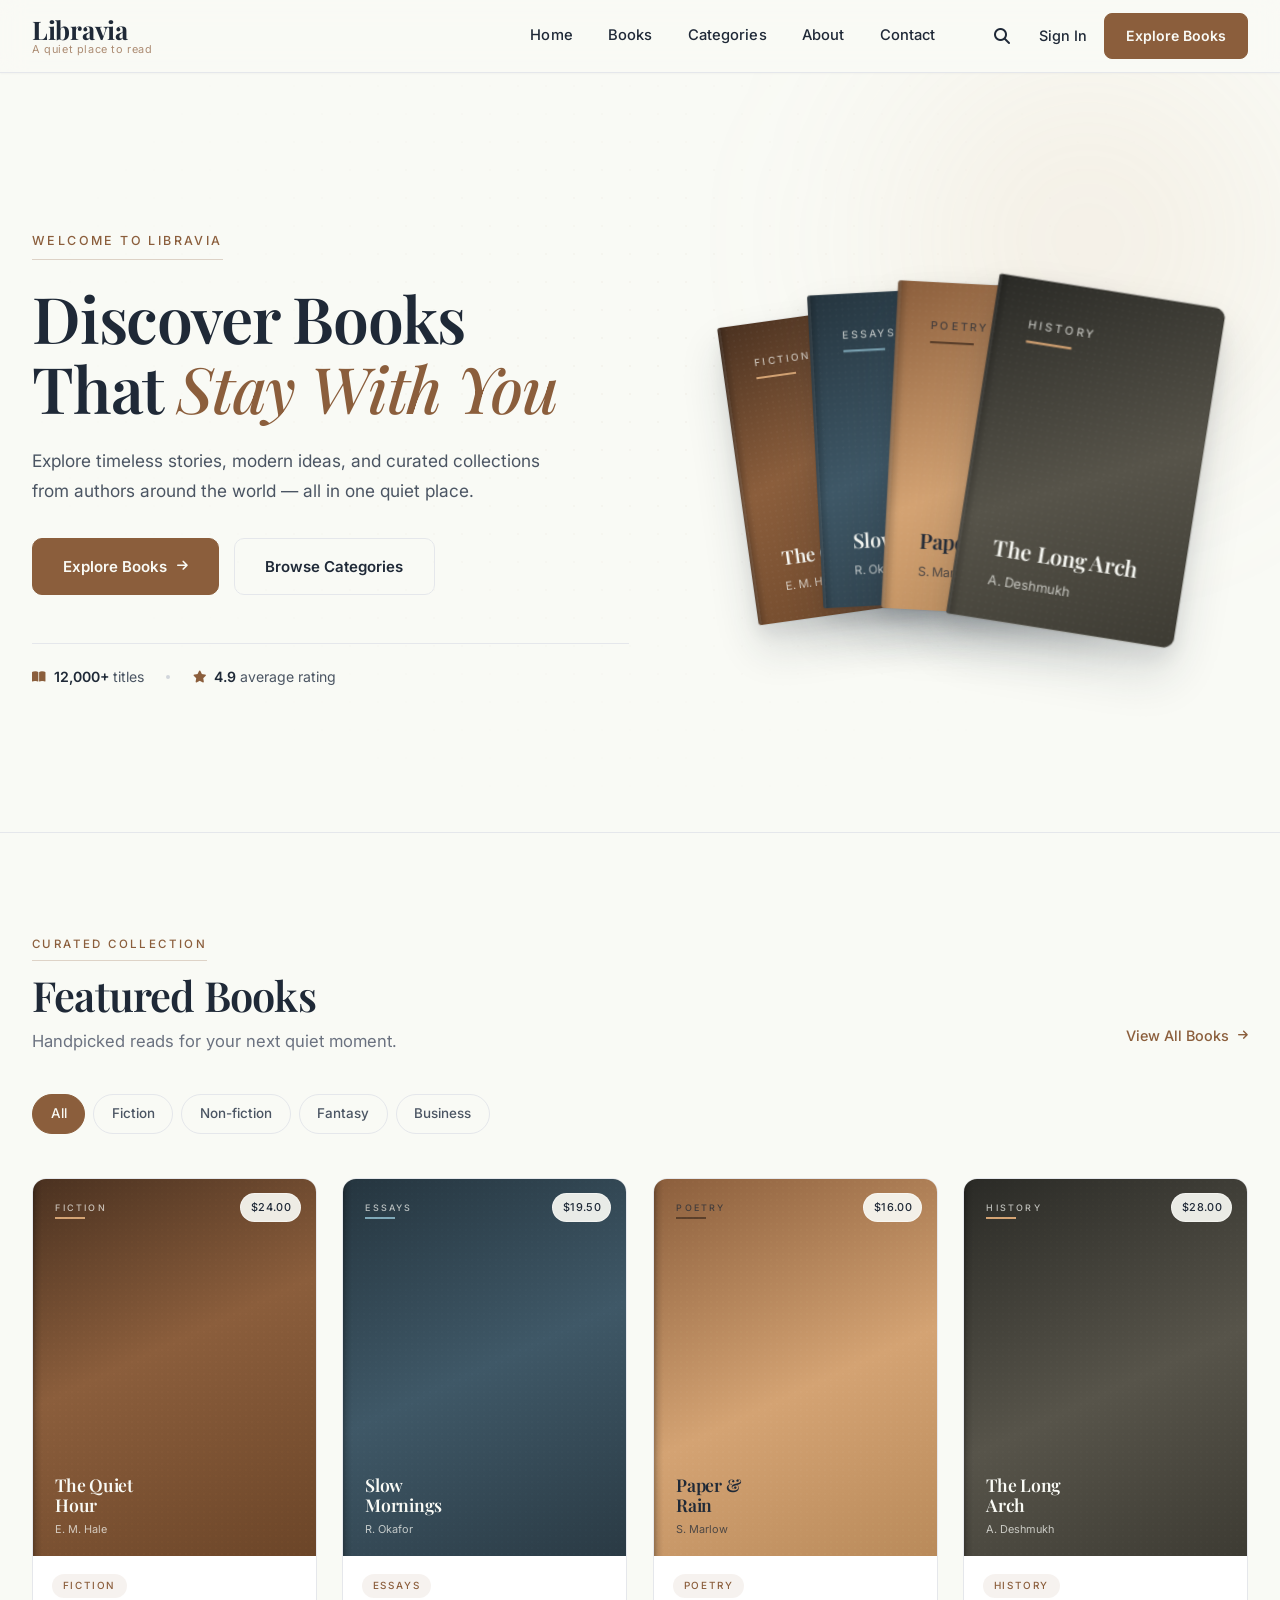
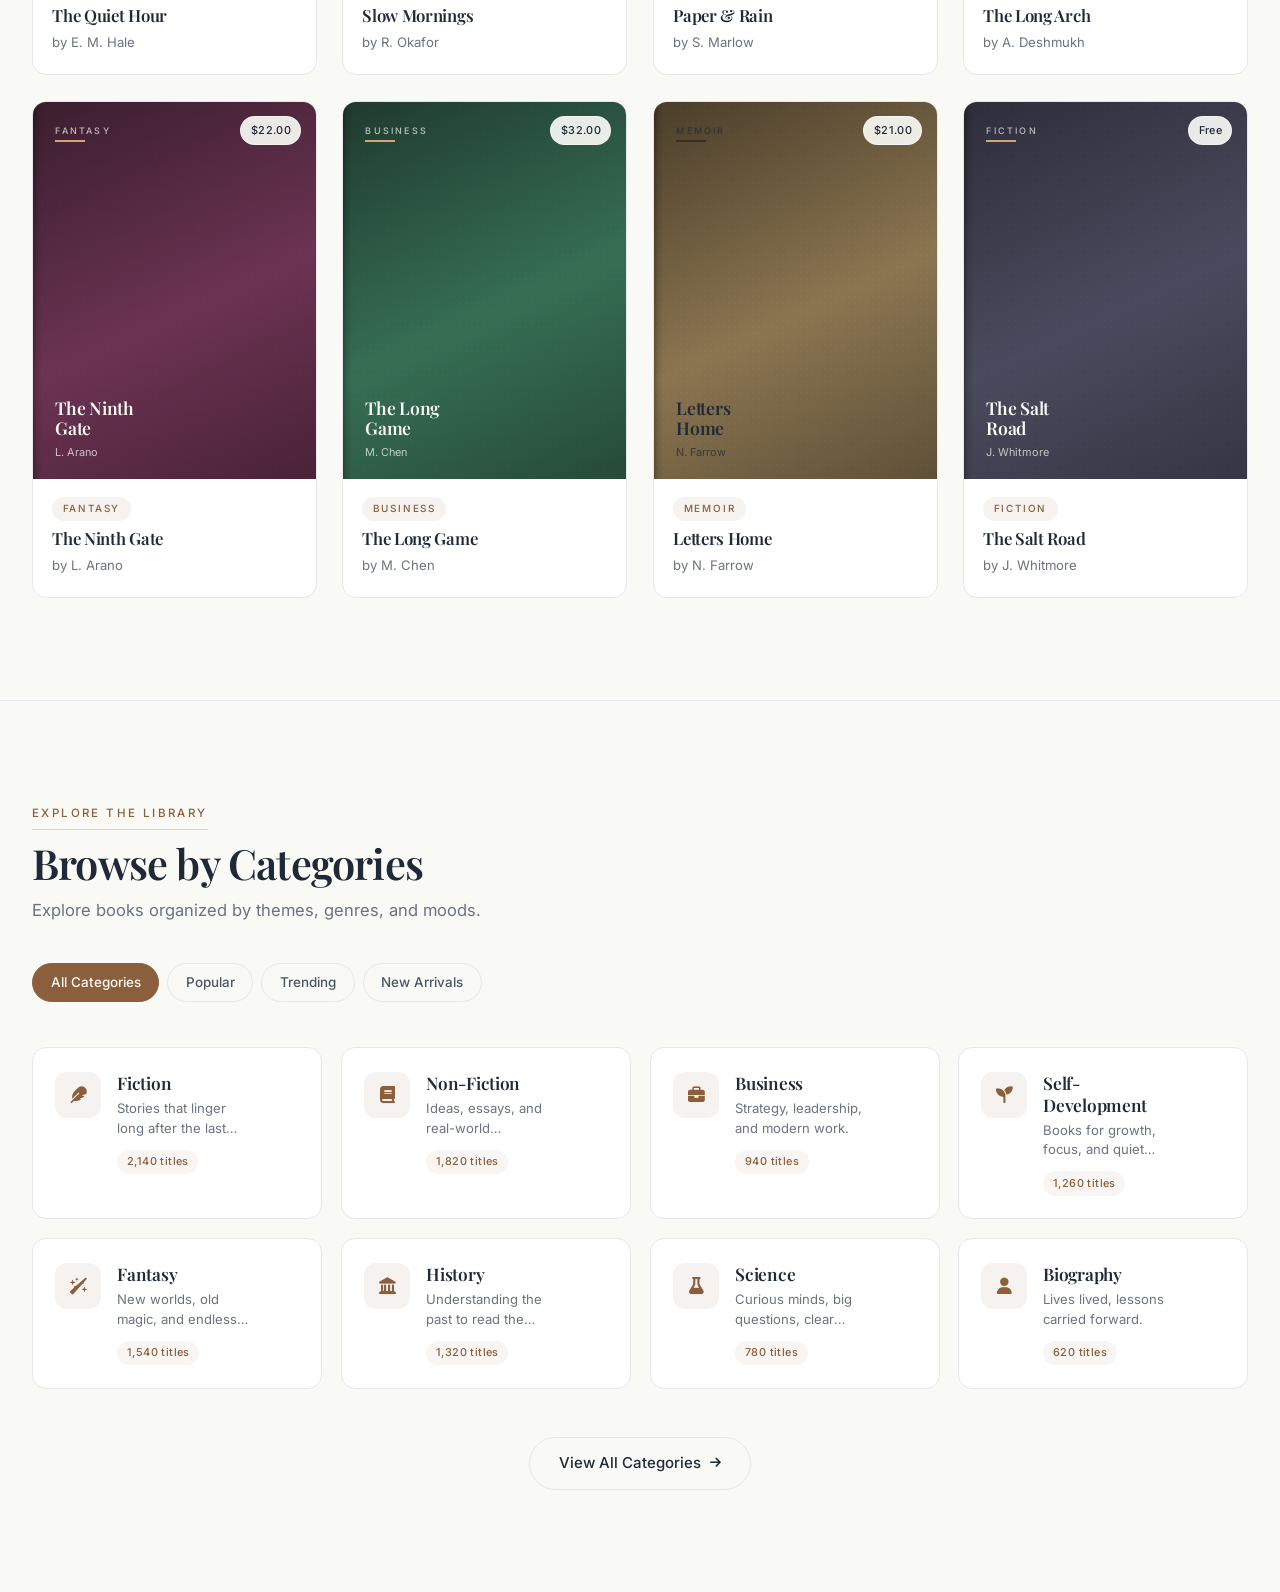
==== commit ca4467eb: "categories section added" ====
--- a/index.html
+++ b/index.html
@@ -458,6 +458,204 @@
 
   </div>
 </section>
+
+
+<!-- ============================================================
+     LIBRAVIA — CATEGORIES SECTION
+     Calm discovery grid · paper white · coffee brown
+     ============================================================ -->
+
+<section id="bk_categories_section" class="bk_categories_section">
+  <div class="bk_categories_container">
+
+    <!-- ===== SECTION HEADER ===== -->
+    <div class="bk_categories_header">
+      <div class="bk_categories_header_left">
+        <span class="bk_categories_label">Explore the Library</span>
+        <h2 class="bk_categories_title">Browse by Categories</h2>
+        <p class="bk_categories_subtitle">
+          Explore books organized by themes, genres, and moods.
+        </p>
+      </div>
+    </div>
+
+    <!-- ===== FILTER BAR ===== -->
+    <div class="bk_category_filters" id="bk_category_filters">
+      <button class="bk_category_filter bk_cat_filter_active" data-filter="all">
+        All Categories
+      </button>
+      <button class="bk_category_filter" data-filter="popular">Popular</button>
+      <button class="bk_category_filter" data-filter="trending">Trending</button>
+      <button class="bk_category_filter" data-filter="new">New Arrivals</button>
+    </div>
+
+    <!-- ===== CATEGORY GRID ===== -->
+    <div class="bk_category_grid" id="bk_category_grid">
+
+      <!-- Fiction -->
+      <a href="categories.php?c=fiction"
+         class="bk_category_card"
+         data-tags="popular trending">
+        <span class="bk_category_icon">
+          <i class="fa-solid fa-feather"></i>
+        </span>
+        <div class="bk_category_content">
+          <h3 class="bk_category_title">Fiction</h3>
+          <p class="bk_category_desc">
+            Stories that linger long after the last page.
+          </p>
+          <span class="bk_category_count">2,140 titles</span>
+        </div>
+        <span class="bk_category_arrow">
+          <i class="fa-solid fa-arrow-right"></i>
+        </span>
+      </a>
+
+      <!-- Non-Fiction -->
+      <a href="categories.php?c=nonfiction"
+         class="bk_category_card"
+         data-tags="popular">
+        <span class="bk_category_icon">
+          <i class="fa-solid fa-book"></i>
+        </span>
+        <div class="bk_category_content">
+          <h3 class="bk_category_title">Non-Fiction</h3>
+          <p class="bk_category_desc">
+            Ideas, essays, and real-world perspectives.
+          </p>
+          <span class="bk_category_count">1,820 titles</span>
+        </div>
+        <span class="bk_category_arrow">
+          <i class="fa-solid fa-arrow-right"></i>
+        </span>
+      </a>
+
+      <!-- Business -->
+      <a href="categories.php?c=business"
+         class="bk_category_card"
+         data-tags="trending">
+        <span class="bk_category_icon">
+          <i class="fa-solid fa-briefcase"></i>
+        </span>
+        <div class="bk_category_content">
+          <h3 class="bk_category_title">Business</h3>
+          <p class="bk_category_desc">
+            Strategy, leadership, and modern work.
+          </p>
+          <span class="bk_category_count">940 titles</span>
+        </div>
+        <span class="bk_category_arrow">
+          <i class="fa-solid fa-arrow-right"></i>
+        </span>
+      </a>
+
+      <!-- Self-Development -->
+      <a href="categories.php?c=selfdev"
+         class="bk_category_card"
+         data-tags="popular trending">
+        <span class="bk_category_icon">
+          <i class="fa-solid fa-seedling"></i>
+        </span>
+        <div class="bk_category_content">
+          <h3 class="bk_category_title">Self-Development</h3>
+          <p class="bk_category_desc">
+            Books for growth, focus, and quiet progress.
+          </p>
+          <span class="bk_category_count">1,260 titles</span>
+        </div>
+        <span class="bk_category_arrow">
+          <i class="fa-solid fa-arrow-right"></i>
+        </span>
+      </a>
+
+      <!-- Fantasy -->
+      <a href="categories.php?c=fantasy"
+         class="bk_category_card"
+         data-tags="trending">
+        <span class="bk_category_icon">
+          <i class="fa-solid fa-wand-sparkles"></i>
+        </span>
+        <div class="bk_category_content">
+          <h3 class="bk_category_title">Fantasy</h3>
+          <p class="bk_category_desc">
+            New worlds, old magic, and endless imagination.
+          </p>
+          <span class="bk_category_count">1,540 titles</span>
+        </div>
+        <span class="bk_category_arrow">
+          <i class="fa-solid fa-arrow-right"></i>
+        </span>
+      </a>
+
+      <!-- History -->
+      <a href="categories.php?c=history"
+         class="bk_category_card"
+         data-tags="popular">
+        <span class="bk_category_icon">
+          <i class="fa-solid fa-landmark"></i>
+        </span>
+        <div class="bk_category_content">
+          <h3 class="bk_category_title">History</h3>
+          <p class="bk_category_desc">
+            Understanding the past to read the present.
+          </p>
+          <span class="bk_category_count">1,320 titles</span>
+        </div>
+        <span class="bk_category_arrow">
+          <i class="fa-solid fa-arrow-right"></i>
+        </span>
+      </a>
+
+      <!-- Science -->
+      <a href="categories.php?c=science"
+         class="bk_category_card"
+         data-tags="new">
+        <span class="bk_category_icon">
+          <i class="fa-solid fa-flask"></i>
+        </span>
+        <div class="bk_category_content">
+          <h3 class="bk_category_title">Science</h3>
+          <p class="bk_category_desc">
+            Curious minds, big questions, clear writing.
+          </p>
+          <span class="bk_category_count">780 titles</span>
+        </div>
+        <span class="bk_category_arrow">
+          <i class="fa-solid fa-arrow-right"></i>
+        </span>
+      </a>
+
+      <!-- Biography -->
+      <a href="categories.php?c=biography"
+         class="bk_category_card"
+         data-tags="new popular">
+        <span class="bk_category_icon">
+          <i class="fa-solid fa-user"></i>
+        </span>
+        <div class="bk_category_content">
+          <h3 class="bk_category_title">Biography</h3>
+          <p class="bk_category_desc">
+            Lives lived, lessons carried forward.
+          </p>
+          <span class="bk_category_count">620 titles</span>
+        </div>
+        <span class="bk_category_arrow">
+          <i class="fa-solid fa-arrow-right"></i>
+        </span>
+      </a>
+
+    </div>
+
+    <!-- ===== VIEW ALL ===== -->
+    <div class="bk_category_viewall_wrap">
+      <a href="categories.php" class="bk_category_viewall">
+        <span>View All Categories</span>
+        <i class="fa-solid fa-arrow-right"></i>
+      </a>
+    </div>
+
+  </div>
+</section>
 </main>
 
 <script src="assets/js/main.js"></script>
--- a/assets/css/home.css
+++ b/assets/css/home.css
@@ -1074,4 +1074,488 @@
   .bk_book_card:hover .bk_book_cover_img {
     transform: none;
   }
+}
+
+
+/* ============================================================
+   LIBRAVIA — CATEGORIES SECTION
+   ============================================================ */
+
+.bk_categories_section *,
+.bk_categories_section *::before,
+.bk_categories_section *::after {
+  box-sizing: border-box;
+}
+
+.bk_categories_section {
+  position: relative;
+  width: 100%;
+  background: #F9FAF5;
+  padding: clamp(4.5rem, 8vw, 7rem) 2rem;
+  border-top: 1px solid #E5E7EB;
+  overflow: hidden;
+}
+
+.bk_categories_container {
+  max-width: 1360px;
+  margin: 0 auto;
+}
+
+/* ============================================================
+   HEADER
+   ============================================================ */
+
+.bk_categories_header {
+  display: flex;
+  align-items: flex-end;
+  justify-content: space-between;
+  gap: 2rem;
+  flex-wrap: wrap;
+  margin-bottom: 2.4rem;
+}
+
+.bk_categories_header_left {
+  display: flex;
+  flex-direction: column;
+  gap: 0.6rem;
+  max-width: 620px;
+}
+
+.bk_categories_label {
+  display: inline-flex;
+  align-items: center;
+  align-self: flex-start;
+  font-family: 'Inter', sans-serif;
+  font-weight: 500;
+  font-size: 0.72rem;
+  letter-spacing: 2.4px;
+  text-transform: uppercase;
+  color: #8B5E3C;
+  padding-bottom: 0.4rem;
+  border-bottom: 1px solid rgba(139, 94, 60, 0.25);
+}
+
+.bk_categories_title {
+  font-family: 'Playfair Display', serif;
+  font-weight: 600;
+  font-size: clamp(1.9rem, 3.6vw, 2.6rem);
+  line-height: 1.15;
+  letter-spacing: -0.8px;
+  color: #1F2937;
+  margin: 0;
+}
+
+.bk_categories_subtitle {
+  font-family: 'Inter', sans-serif;
+  font-weight: 400;
+  font-size: clamp(0.96rem, 1.3vw, 1.04rem);
+  line-height: 1.65;
+  color: #6B7280;
+  margin: 0;
+}
+
+/* ============================================================
+   FILTER BAR
+   ============================================================ */
+
+.bk_category_filters {
+  display: flex;
+  flex-wrap: wrap;
+  gap: 0.5rem;
+  margin-bottom: 2.8rem;
+}
+
+.bk_category_filter {
+  display: inline-flex;
+  align-items: center;
+  font-family: 'Inter', sans-serif;
+  font-weight: 500;
+  font-size: 0.84rem;
+  color: #4b5563;
+  background: transparent;
+  border: 1px solid #E5E7EB;
+  border-radius: 40px;
+  padding: 0.5rem 1.1rem;
+  cursor: pointer;
+  transition: color 0.3s ease,
+              background 0.3s ease,
+              border-color 0.3s ease;
+}
+
+.bk_category_filter:hover {
+  color: #8B5E3C;
+  border-color: rgba(139, 94, 60, 0.3);
+  background: rgba(139, 94, 60, 0.04);
+}
+
+.bk_category_filter.bk_cat_filter_active {
+  color: #F9FAF5;
+  background: #8B5E3C;
+  border-color: #8B5E3C;
+}
+
+.bk_category_filter.bk_cat_filter_active:hover {
+  background: #D4A373;
+  border-color: #D4A373;
+  color: #1F2937;
+}
+
+/* ============================================================
+   CATEGORY GRID
+   ============================================================ */
+
+.bk_category_grid {
+  display: grid;
+  grid-template-columns: repeat(4, 1fr);
+  gap: 1.2rem;
+}
+
+/* ============================================================
+   CATEGORY CARD
+   ============================================================ */
+
+.bk_category_card {
+  position: relative;
+  display: flex;
+  align-items: flex-start;
+  gap: 1rem;
+  padding: 1.5rem 1.4rem 1.4rem;
+  background: #FFFFFF;
+  border: 1px solid #E5E7EB;
+  border-radius: 14px;
+  text-decoration: none;
+  color: inherit;
+  overflow: hidden;
+
+  transition: transform 0.4s cubic-bezier(0.22, 1, 0.36, 1),
+              border-color 0.35s ease,
+              box-shadow 0.4s ease;
+  will-change: transform;
+}
+
+.bk_category_card:hover {
+  transform: translateY(-3px);
+  border-color: #D4A373;
+  box-shadow:
+    0 12px 26px rgba(31, 41, 55, 0.06),
+    0 4px 10px rgba(31, 41, 55, 0.03);
+}
+
+/* ---------- Icon ---------- */
+
+.bk_category_icon {
+  display: inline-flex;
+  align-items: center;
+  justify-content: center;
+  width: 46px;
+  height: 46px;
+  border-radius: 12px;
+  background: rgba(139, 94, 60, 0.08);
+  color: #8B5E3C;
+  font-size: 1.05rem;
+  flex-shrink: 0;
+  transition: color 0.35s ease,
+              background 0.35s ease,
+              transform 0.4s cubic-bezier(0.22, 1, 0.36, 1);
+}
+
+.bk_category_card:hover .bk_category_icon {
+  color: #D4A373;
+  background: rgba(212, 163, 115, 0.14);
+  transform: scale(1.05);
+}
+
+/* ---------- Content ---------- */
+
+.bk_category_content {
+  display: flex;
+  flex-direction: column;
+  gap: 0.35rem;
+  flex: 1;
+  min-width: 0;
+}
+
+.bk_category_title {
+  font-family: 'Playfair Display', serif;
+  font-weight: 600;
+  font-size: 1.08rem;
+  line-height: 1.25;
+  letter-spacing: -0.3px;
+  color: #1F2937;
+  margin: 0;
+  transition: color 0.3s ease;
+}
+
+.bk_category_card:hover .bk_category_title {
+  color: #8B5E3C;
+}
+
+.bk_category_desc {
+  font-family: 'Inter', sans-serif;
+  font-weight: 400;
+  font-size: 0.82rem;
+  line-height: 1.5;
+  color: #6B7280;
+  margin: 0;
+  display: -webkit-box;
+  -webkit-line-clamp: 2;
+  -webkit-box-orient: vertical;
+  overflow: hidden;
+}
+
+.bk_category_count {
+  display: inline-flex;
+  align-items: center;
+  align-self: flex-start;
+  font-family: 'Inter', sans-serif;
+  font-weight: 500;
+  font-size: 0.68rem;
+  letter-spacing: 0.4px;
+  color: #8B5E3C;
+  background: rgba(139, 94, 60, 0.06);
+  padding: 0.22rem 0.6rem;
+  border-radius: 40px;
+  margin-top: 0.35rem;
+}
+
+/* ---------- Arrow ---------- */
+
+.bk_category_arrow {
+  display: inline-flex;
+  align-items: center;
+  justify-content: center;
+  width: 28px;
+  height: 28px;
+  border-radius: 50%;
+  color: #9CA3AF;
+  font-size: 0.72rem;
+  flex-shrink: 0;
+  align-self: flex-start;
+  opacity: 0;
+  transform: translateX(-4px);
+  transition: color 0.35s ease,
+              opacity 0.35s ease,
+              transform 0.4s cubic-bezier(0.22, 1, 0.36, 1),
+              background 0.35s ease;
+}
+
+.bk_category_card:hover .bk_category_arrow {
+  color: #8B5E3C;
+  background: rgba(139, 94, 60, 0.08);
+  opacity: 1;
+  transform: translateX(0);
+}
+
+/* ============================================================
+   VIEW ALL
+   ============================================================ */
+
+.bk_category_viewall_wrap {
+  display: flex;
+  justify-content: center;
+  margin-top: 3rem;
+}
+
+.bk_category_viewall {
+  display: inline-flex;
+  align-items: center;
+  gap: 0.6rem;
+  font-family: 'Inter', sans-serif;
+  font-weight: 500;
+  font-size: 0.94rem;
+  color: #1F2937;
+  background: transparent;
+  border: 1.5px solid #E5E7EB;
+  border-radius: 40px;
+  padding: 0.85rem 1.8rem;
+  text-decoration: none;
+  transition: color 0.3s ease,
+              background 0.3s ease,
+              border-color 0.3s ease,
+              transform 0.28s cubic-bezier(0.22, 1, 0.36, 1),
+              gap 0.3s ease;
+}
+
+.bk_category_viewall i {
+  font-size: 0.82em;
+  transition: transform 0.35s cubic-bezier(0.22, 1, 0.36, 1);
+}
+
+.bk_category_viewall:hover {
+  color: #F9FAF5;
+  background: #8B5E3C;
+  border-color: #8B5E3C;
+  transform: translateY(-2px);
+  gap: 0.9rem;
+}
+
+.bk_category_viewall:hover i {
+  transform: translateX(3px);
+}
+
+/* ============================================================
+   FILTERED OUT STATE
+   ============================================================ */
+
+.bk_category_card.bk_category_hidden {
+  display: none;
+}
+
+/* ============================================================
+   RESPONSIVE
+   ============================================================ */
+
+/* Large tablet — 3 columns */
+@media screen and (max-width: 1100px) {
+  .bk_category_grid {
+    grid-template-columns: repeat(3, 1fr);
+  }
+}
+
+/* Tablet — 2 columns */
+@media screen and (max-width: 820px) {
+  .bk_categories_section {
+    padding: 4rem 1.5rem;
+  }
+
+  .bk_categories_header {
+    margin-bottom: 2rem;
+  }
+
+  .bk_category_grid {
+    grid-template-columns: repeat(2, 1fr);
+    gap: 1rem;
+  }
+
+  .bk_category_card {
+    padding: 1.3rem 1.2rem 1.2rem;
+    gap: 0.9rem;
+  }
+
+  .bk_category_icon {
+    width: 42px;
+    height: 42px;
+    font-size: 1rem;
+  }
+
+  .bk_category_title {
+    font-size: 1rem;
+  }
+}
+
+/* Mobile — 1 column */
+@media screen and (max-width: 520px) {
+  .bk_categories_section {
+    padding: 3.5rem 1.2rem;
+  }
+
+  .bk_categories_header {
+    flex-direction: column;
+    align-items: flex-start;
+    gap: 1rem;
+    margin-bottom: 1.8rem;
+  }
+
+  .bk_category_filters {
+    gap: 0.4rem;
+    margin-bottom: 2rem;
+    overflow-x: auto;
+    flex-wrap: nowrap;
+    padding-bottom: 0.4rem;
+    -webkit-overflow-scrolling: touch;
+    scrollbar-width: none;
+  }
+
+  .bk_category_filters::-webkit-scrollbar {
+    display: none;
+  }
+
+  .bk_category_filter {
+    flex-shrink: 0;
+    font-size: 0.8rem;
+    padding: 0.45rem 0.95rem;
+  }
+
+  .bk_category_grid {
+    grid-template-columns: 1fr;
+    gap: 0.9rem;
+  }
+
+  .bk_category_card {
+    padding: 1.3rem 1.2rem;
+  }
+
+  .bk_category_card:hover {
+    transform: none;
+  }
+
+  .bk_category_card:hover .bk_category_icon {
+    transform: none;
+  }
+
+  /* Always show arrow on mobile */
+  .bk_category_arrow {
+    opacity: 1;
+    transform: translateX(0);
+    color: #8B5E3C;
+  }
+
+  .bk_category_viewall_wrap {
+    margin-top: 2.4rem;
+  }
+
+  .bk_category_viewall {
+    width: 100%;
+    justify-content: center;
+  }
+
+  .bk_category_viewall:hover {
+    transform: none;
+  }
+}
+
+/* Very small mobile */
+@media screen and (max-width: 380px) {
+  .bk_categories_section {
+    padding: 3rem 1rem;
+  }
+
+  .bk_categories_title {
+    font-size: 1.75rem;
+  }
+
+  .bk_category_icon {
+    width: 38px;
+    height: 38px;
+    font-size: 0.9rem;
+  }
+
+  .bk_category_title {
+    font-size: 0.95rem;
+  }
+
+  .bk_category_desc {
+    font-size: 0.78rem;
+  }
+}
+
+/* Reduced motion */
+@media (prefers-reduced-motion: reduce) {
+  .bk_category_card,
+  .bk_category_icon,
+  .bk_category_title,
+  .bk_category_arrow,
+  .bk_category_viewall,
+  .bk_category_viewall i,
+  .bk_category_filter {
+    transition: none !important;
+  }
+
+  .bk_category_card:hover {
+    transform: none;
+  }
+
+  .bk_category_card:hover .bk_category_icon {
+    transform: none;
+  }
 }
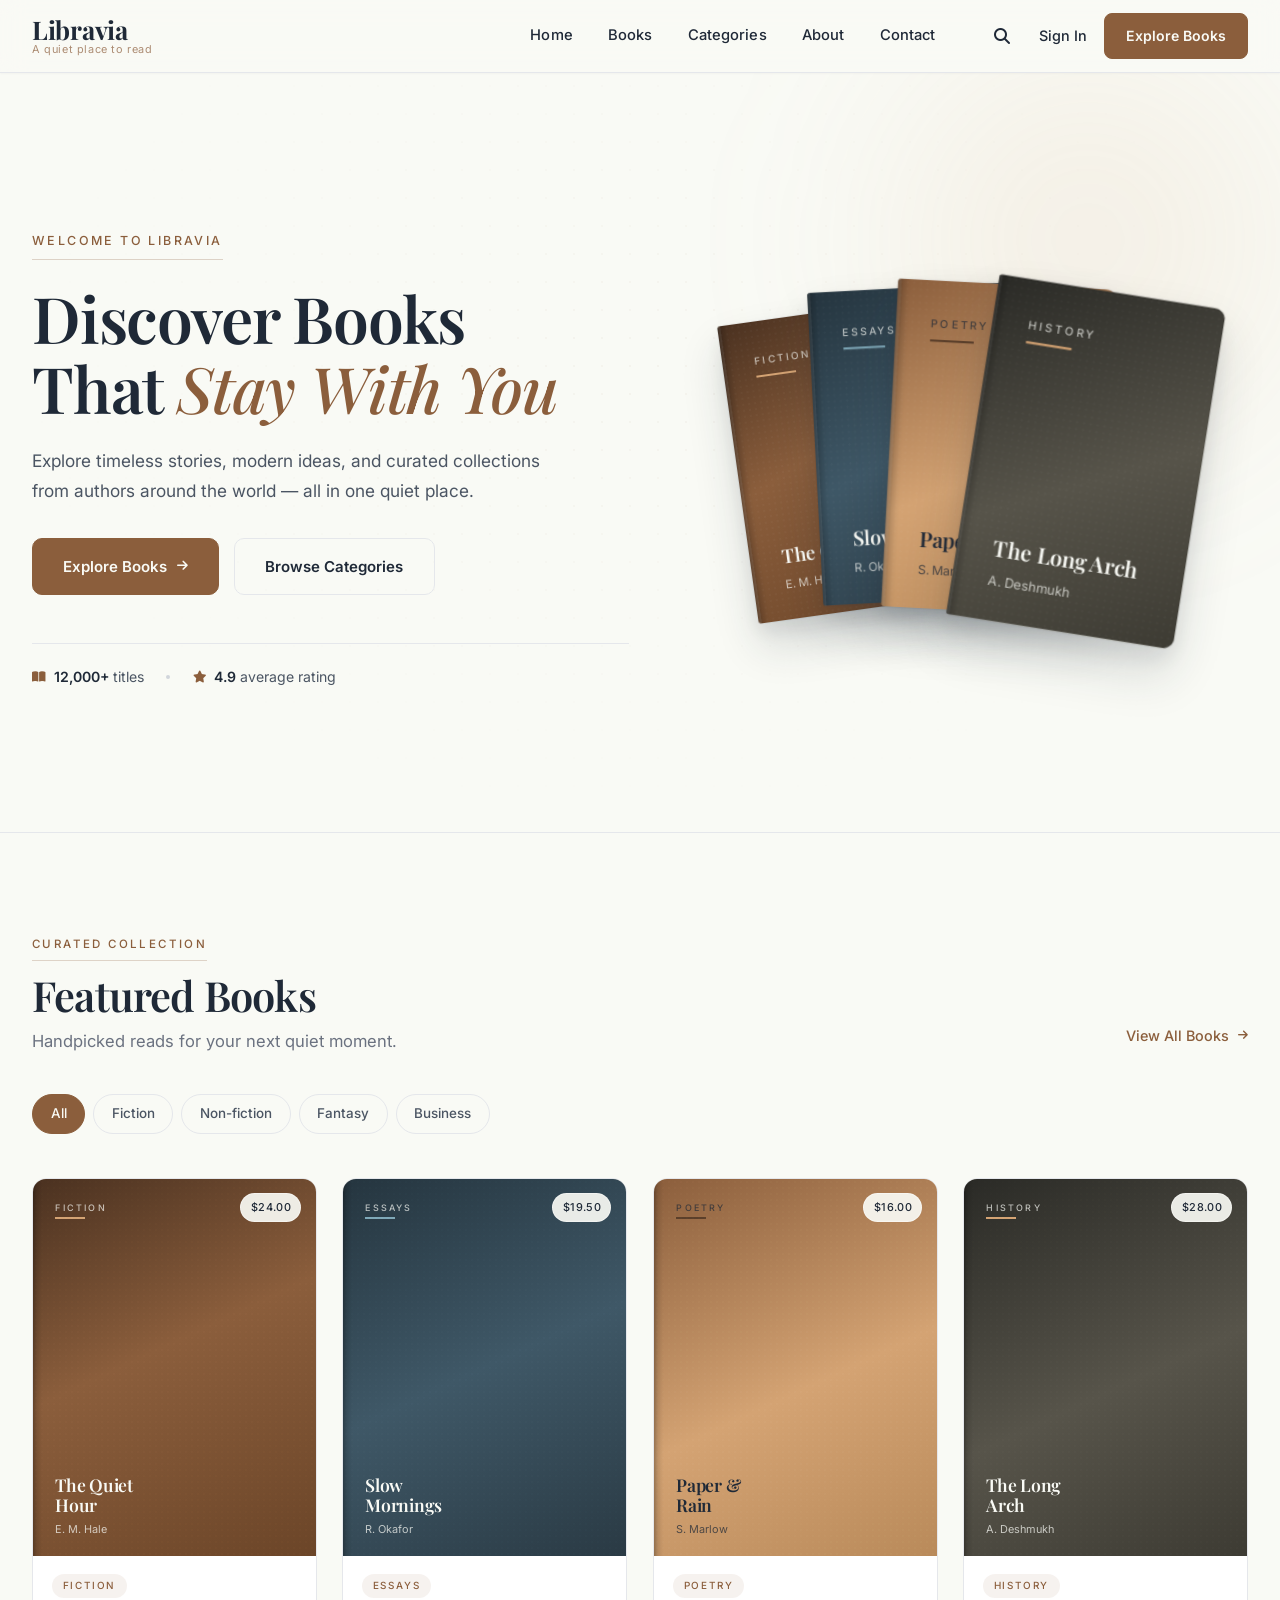
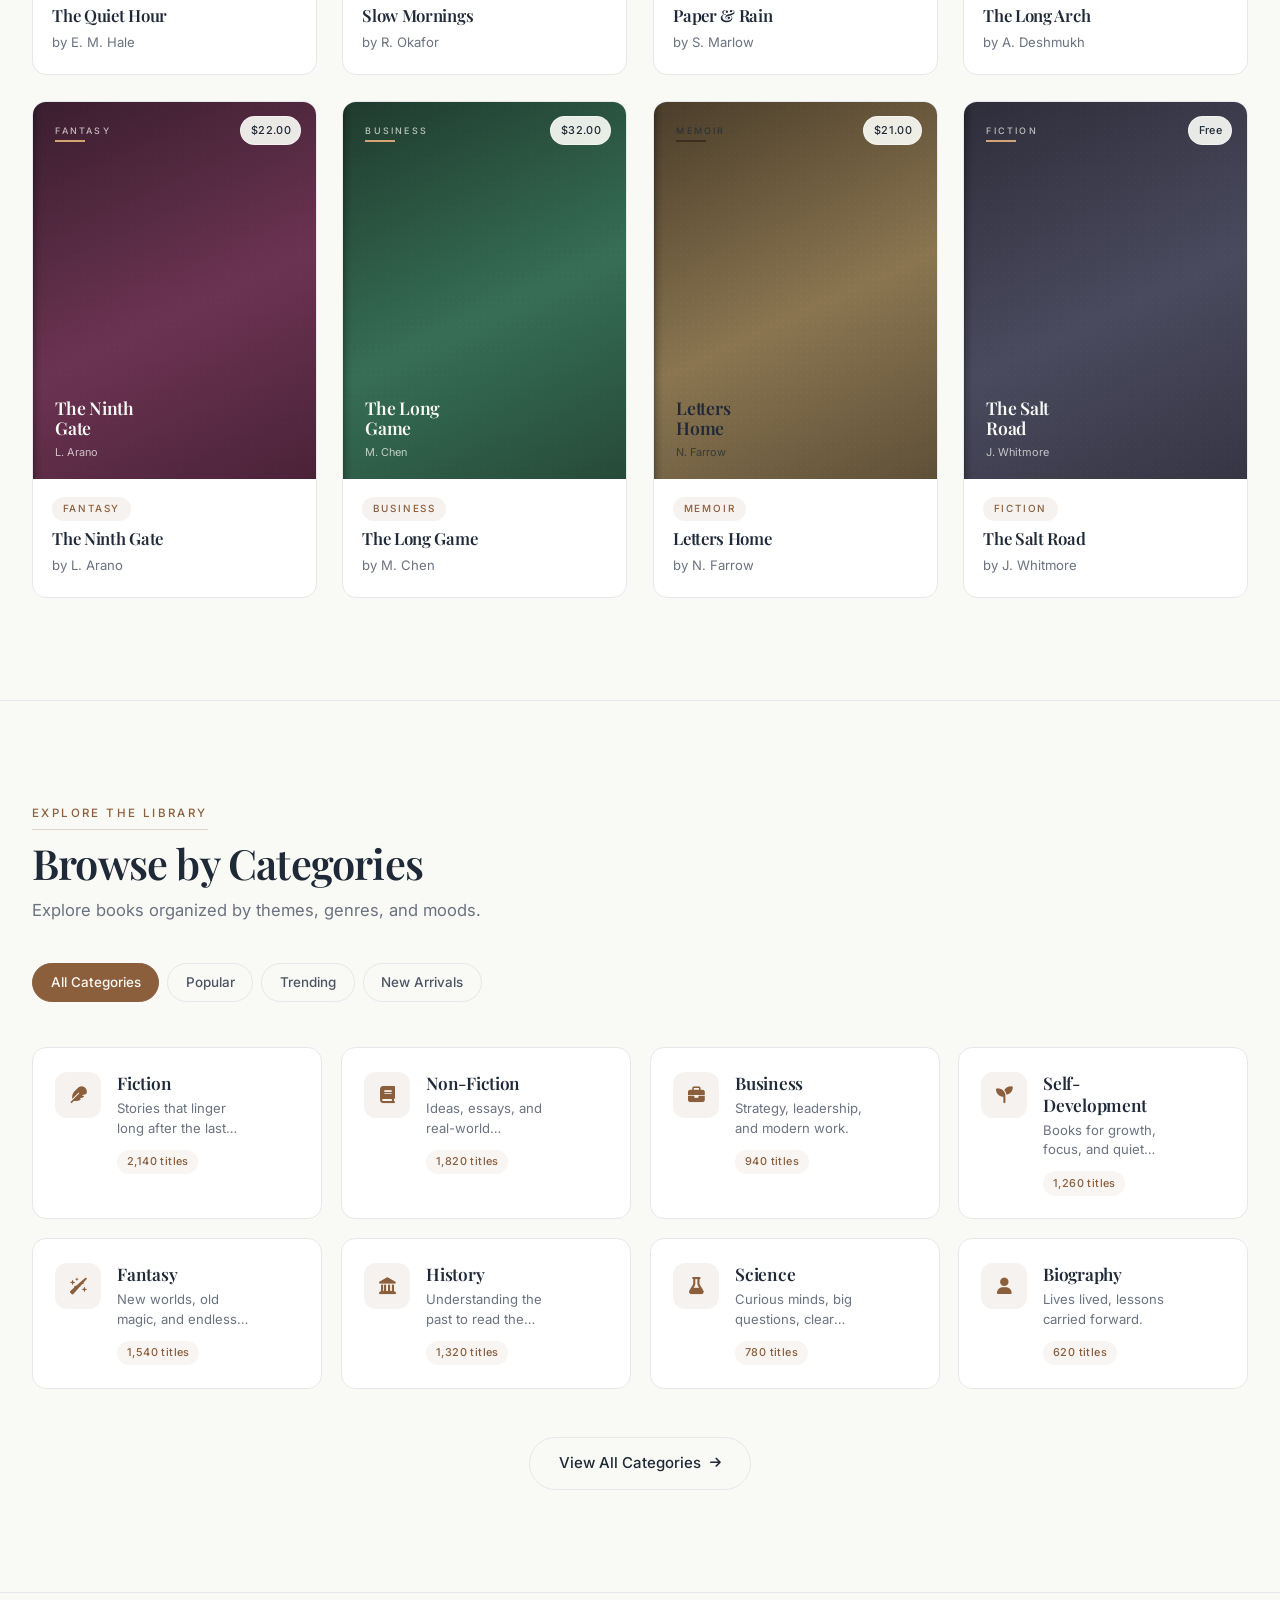
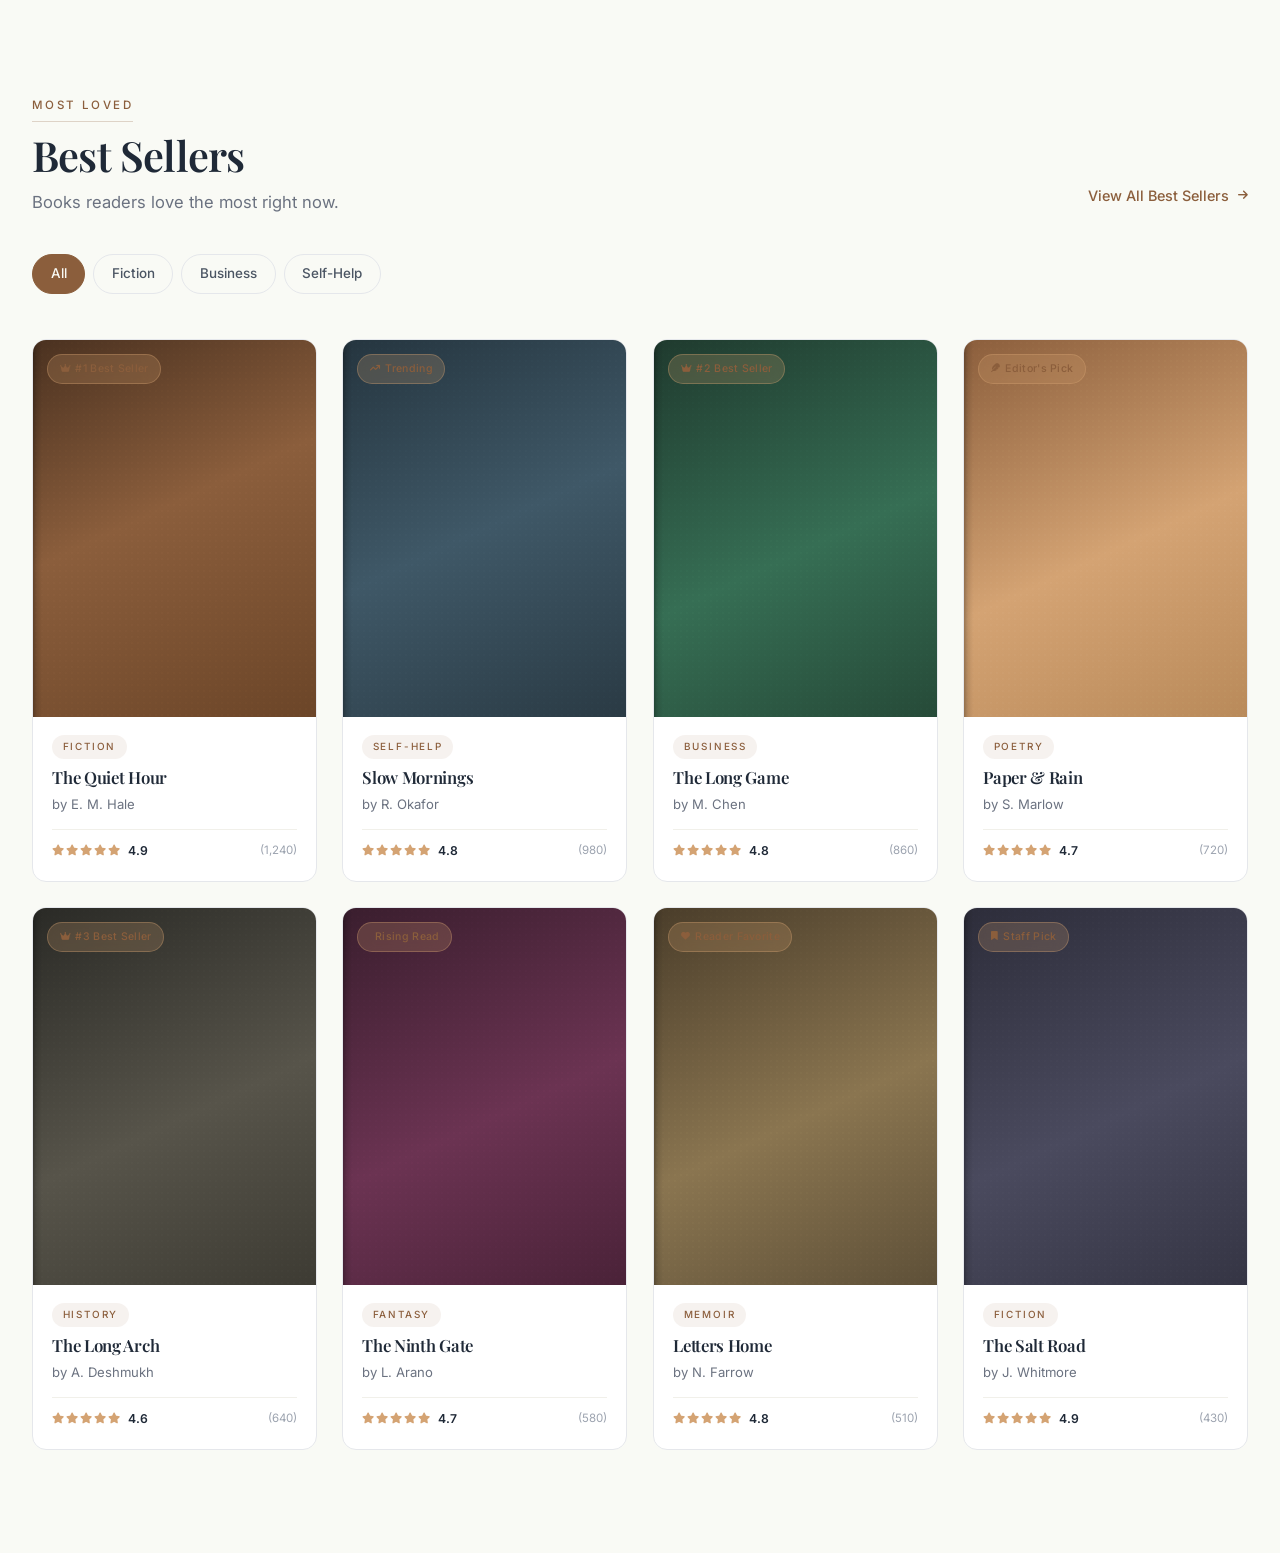
==== commit 2e97bf0a: "best sell section" ====
--- a/index.html
+++ b/index.html
@@ -656,6 +656,352 @@
 
   </div>
 </section>
+
+
+<!-- ============================================================
+     LIBRAVIA — BEST SELLERS SECTION
+     Curated popular reads · calm editorial style
+     ============================================================ -->
+
+<section id="bk_bestsellers_section" class="bk_bestsellers_section">
+  <div class="bk_bestsellers_container">
+
+    <!-- ===== SECTION HEADER ===== -->
+    <div class="bk_bestsellers_header">
+      <div class="bk_bestsellers_header_left">
+        <span class="bk_bestsellers_label">Most Loved</span>
+        <h2 class="bk_bestsellers_title">Best Sellers</h2>
+        <p class="bk_bestsellers_subtitle">
+          Books readers love the most right now.
+        </p>
+      </div>
+
+      <a href="books.php?sort=best" class="bk_bestsellers_viewall">
+        <span>View All Best Sellers</span>
+        <i class="fa-solid fa-arrow-right"></i>
+      </a>
+    </div>
+
+    <!-- ===== FILTER TABS ===== -->
+    <div class="bk_bestsellers_filters" id="bk_bestsellers_filters">
+      <button class="bk_bestsellers_filter bk_bs_filter_active" data-filter="all">All</button>
+      <button class="bk_bestsellers_filter" data-filter="fiction">Fiction</button>
+      <button class="bk_bestsellers_filter" data-filter="business">Business</button>
+      <button class="bk_bestsellers_filter" data-filter="selfhelp">Self-Help</button>
+    </div>
+
+    <!-- ===== GRID ===== -->
+    <div class="bk_bestsellers_grid" id="bk_bestsellers_grid">
+
+      <!-- Card 1 — #1 Best Seller -->
+      <a href="book.php?id=1" class="bk_bestseller_card" data-category="fiction">
+        <div class="bk_bestseller_cover">
+          <div class="bk_bestseller_cover_bg bk_bs_cover_1"></div>
+          <img
+            class="bk_bestseller_cover_img"
+            src="https://covers.openlibrary.org/b/id/10521443-L.jpg"
+            alt="The Quiet Hour — book cover"
+            loading="lazy"
+            decoding="async"
+            onerror="this.style.display='none';"
+          >
+          <span class="bk_bestseller_cover_spine"></span>
+          <span class="bk_bestseller_badge">
+            <i class="fa-solid fa-crown"></i>
+            #1 Best Seller
+          </span>
+        </div>
+
+        <div class="bk_bestseller_info">
+          <span class="bk_bestseller_category">Fiction</span>
+          <h3 class="bk_bestseller_name">The Quiet Hour</h3>
+          <span class="bk_bestseller_author">by E. M. Hale</span>
+
+          <div class="bk_bestseller_rating">
+            <span class="bk_bestseller_stars">
+              <i class="fa-solid fa-star"></i>
+              <i class="fa-solid fa-star"></i>
+              <i class="fa-solid fa-star"></i>
+              <i class="fa-solid fa-star"></i>
+              <i class="fa-solid fa-star"></i>
+            </span>
+            <span class="bk_bestseller_rating_num">4.9</span>
+            <span class="bk_bestseller_rating_count">(1,240)</span>
+          </div>
+        </div>
+      </a>
+
+      <!-- Card 2 — Trending -->
+      <a href="book.php?id=2" class="bk_bestseller_card" data-category="selfhelp">
+        <div class="bk_bestseller_cover">
+          <div class="bk_bestseller_cover_bg bk_bs_cover_2"></div>
+          <img
+            class="bk_bestseller_cover_img"
+            src="https://covers.openlibrary.org/b/id/10909258-L.jpg"
+            alt="Slow Mornings — book cover"
+            loading="lazy"
+            decoding="async"
+            onerror="this.style.display='none';"
+          >
+          <span class="bk_bestseller_cover_spine"></span>
+          <span class="bk_bestseller_badge">
+            <i class="fa-solid fa-arrow-trend-up"></i>
+            Trending
+          </span>
+        </div>
+
+        <div class="bk_bestseller_info">
+          <span class="bk_bestseller_category">Self-Help</span>
+          <h3 class="bk_bestseller_name">Slow Mornings</h3>
+          <span class="bk_bestseller_author">by R. Okafor</span>
+
+          <div class="bk_bestseller_rating">
+            <span class="bk_bestseller_stars">
+              <i class="fa-solid fa-star"></i>
+              <i class="fa-solid fa-star"></i>
+              <i class="fa-solid fa-star"></i>
+              <i class="fa-solid fa-star"></i>
+              <i class="fa-solid fa-star"></i>
+            </span>
+            <span class="bk_bestseller_rating_num">4.8</span>
+            <span class="bk_bestseller_rating_count">(980)</span>
+          </div>
+        </div>
+      </a>
+
+      <!-- Card 3 — #2 Best Seller -->
+      <a href="book.php?id=6" class="bk_bestseller_card" data-category="business">
+        <div class="bk_bestseller_cover">
+          <div class="bk_bestseller_cover_bg bk_bs_cover_3"></div>
+          <img
+            class="bk_bestseller_cover_img"
+            src="https://covers.openlibrary.org/b/id/10523383-L.jpg"
+            alt="The Long Game — book cover"
+            loading="lazy"
+            decoding="async"
+            onerror="this.style.display='none';"
+          >
+          <span class="bk_bestseller_cover_spine"></span>
+          <span class="bk_bestseller_badge">
+            <i class="fa-solid fa-crown"></i>
+            #2 Best Seller
+          </span>
+        </div>
+
+        <div class="bk_bestseller_info">
+          <span class="bk_bestseller_category">Business</span>
+          <h3 class="bk_bestseller_name">The Long Game</h3>
+          <span class="bk_bestseller_author">by M. Chen</span>
+
+          <div class="bk_bestseller_rating">
+            <span class="bk_bestseller_stars">
+              <i class="fa-solid fa-star"></i>
+              <i class="fa-solid fa-star"></i>
+              <i class="fa-solid fa-star"></i>
+              <i class="fa-solid fa-star"></i>
+              <i class="fa-solid fa-star"></i>
+            </span>
+            <span class="bk_bestseller_rating_num">4.8</span>
+            <span class="bk_bestseller_rating_count">(860)</span>
+          </div>
+        </div>
+      </a>
+
+      <!-- Card 4 — Editor's Pick -->
+      <a href="book.php?id=3" class="bk_bestseller_card" data-category="fiction">
+        <div class="bk_bestseller_cover">
+          <div class="bk_bestseller_cover_bg bk_bs_cover_4"></div>
+          <img
+            class="bk_bestseller_cover_img"
+            src="https://covers.openlibrary.org/b/id/8231856-L.jpg"
+            alt="Paper & Rain — book cover"
+            loading="lazy"
+            decoding="async"
+            onerror="this.style.display='none';"
+          >
+          <span class="bk_bestseller_cover_spine"></span>
+          <span class="bk_bestseller_badge">
+            <i class="fa-solid fa-feather"></i>
+            Editor's Pick
+          </span>
+        </div>
+
+        <div class="bk_bestseller_info">
+          <span class="bk_bestseller_category">Poetry</span>
+          <h3 class="bk_bestseller_name">Paper &amp; Rain</h3>
+          <span class="bk_bestseller_author">by S. Marlow</span>
+
+          <div class="bk_bestseller_rating">
+            <span class="bk_bestseller_stars">
+              <i class="fa-solid fa-star"></i>
+              <i class="fa-solid fa-star"></i>
+              <i class="fa-solid fa-star"></i>
+              <i class="fa-solid fa-star"></i>
+              <i class="fa-solid fa-star"></i>
+            </span>
+            <span class="bk_bestseller_rating_num">4.7</span>
+            <span class="bk_bestseller_rating_count">(720)</span>
+          </div>
+        </div>
+      </a>
+
+      <!-- Card 5 — #3 Best Seller -->
+      <a href="book.php?id=4" class="bk_bestseller_card" data-category="business">
+        <div class="bk_bestseller_cover">
+          <div class="bk_bestseller_cover_bg bk_bs_cover_5"></div>
+          <img
+            class="bk_bestseller_cover_img"
+            src="https://covers.openlibrary.org/b/id/240727-L.jpg"
+            alt="The Long Arch — book cover"
+            loading="lazy"
+            decoding="async"
+            onerror="this.style.display='none';"
+          >
+          <span class="bk_bestseller_cover_spine"></span>
+          <span class="bk_bestseller_badge">
+            <i class="fa-solid fa-crown"></i>
+            #3 Best Seller
+          </span>
+        </div>
+
+        <div class="bk_bestseller_info">
+          <span class="bk_bestseller_category">History</span>
+          <h3 class="bk_bestseller_name">The Long Arch</h3>
+          <span class="bk_bestseller_author">by A. Deshmukh</span>
+
+          <div class="bk_bestseller_rating">
+            <span class="bk_bestseller_stars">
+              <i class="fa-solid fa-star"></i>
+              <i class="fa-solid fa-star"></i>
+              <i class="fa-solid fa-star"></i>
+              <i class="fa-solid fa-star"></i>
+              <i class="fa-solid fa-star"></i>
+            </span>
+            <span class="bk_bestseller_rating_num">4.6</span>
+            <span class="bk_bestseller_rating_count">(640)</span>
+          </div>
+        </div>
+      </a>
+
+      <!-- Card 6 — Rising -->
+      <a href="book.php?id=5" class="bk_bestseller_card" data-category="selfhelp">
+        <div class="bk_bestseller_cover">
+          <div class="bk_bestseller_cover_bg bk_bs_cover_6"></div>
+          <img
+            class="bk_bestseller_cover_img"
+            src="https://covers.openlibrary.org/b/id/8739161-L.jpg"
+            alt="The Ninth Gate — book cover"
+            loading="lazy"
+            decoding="async"
+            onerror="this.style.display='none';"
+          >
+          <span class="bk_bestseller_cover_spine"></span>
+          <span class="bk_bestseller_badge">
+            <i class="fa-solid fa-sparkles"></i>
+            Rising Read
+          </span>
+        </div>
+
+        <div class="bk_bestseller_info">
+          <span class="bk_bestseller_category">Fantasy</span>
+          <h3 class="bk_bestseller_name">The Ninth Gate</h3>
+          <span class="bk_bestseller_author">by L. Arano</span>
+
+          <div class="bk_bestseller_rating">
+            <span class="bk_bestseller_stars">
+              <i class="fa-solid fa-star"></i>
+              <i class="fa-solid fa-star"></i>
+              <i class="fa-solid fa-star"></i>
+              <i class="fa-solid fa-star"></i>
+              <i class="fa-solid fa-star"></i>
+            </span>
+            <span class="bk_bestseller_rating_num">4.7</span>
+            <span class="bk_bestseller_rating_count">(580)</span>
+          </div>
+        </div>
+      </a>
+
+      <!-- Card 7 — Reader Favorite -->
+      <a href="book.php?id=7" class="bk_bestseller_card" data-category="selfhelp">
+        <div class="bk_bestseller_cover">
+          <div class="bk_bestseller_cover_bg bk_bs_cover_7"></div>
+          <img
+            class="bk_bestseller_cover_img"
+            src="https://covers.openlibrary.org/b/id/11199763-L.jpg"
+            alt="Letters Home — book cover"
+            loading="lazy"
+            decoding="async"
+            onerror="this.style.display='none';"
+          >
+          <span class="bk_bestseller_cover_spine"></span>
+          <span class="bk_bestseller_badge">
+            <i class="fa-solid fa-heart"></i>
+            Reader Favorite
+          </span>
+        </div>
+
+        <div class="bk_bestseller_info">
+          <span class="bk_bestseller_category">Memoir</span>
+          <h3 class="bk_bestseller_name">Letters Home</h3>
+          <span class="bk_bestseller_author">by N. Farrow</span>
+
+          <div class="bk_bestseller_rating">
+            <span class="bk_bestseller_stars">
+              <i class="fa-solid fa-star"></i>
+              <i class="fa-solid fa-star"></i>
+              <i class="fa-solid fa-star"></i>
+              <i class="fa-solid fa-star"></i>
+              <i class="fa-solid fa-star"></i>
+            </span>
+            <span class="bk_bestseller_rating_num">4.8</span>
+            <span class="bk_bestseller_rating_count">(510)</span>
+          </div>
+        </div>
+      </a>
+
+      <!-- Card 8 — Staff Pick -->
+      <a href="book.php?id=8" class="bk_bestseller_card" data-category="fiction">
+        <div class="bk_bestseller_cover">
+          <div class="bk_bestseller_cover_bg bk_bs_cover_8"></div>
+          <img
+            class="bk_bestseller_cover_img"
+            src="https://covers.openlibrary.org/b/id/10521453-L.jpg"
+            alt="The Salt Road — book cover"
+            loading="lazy"
+            decoding="async"
+            onerror="this.style.display='none';"
+          >
+          <span class="bk_bestseller_cover_spine"></span>
+          <span class="bk_bestseller_badge">
+            <i class="fa-solid fa-bookmark"></i>
+            Staff Pick
+          </span>
+        </div>
+
+        <div class="bk_bestseller_info">
+          <span class="bk_bestseller_category">Fiction</span>
+          <h3 class="bk_bestseller_name">The Salt Road</h3>
+          <span class="bk_bestseller_author">by J. Whitmore</span>
+
+          <div class="bk_bestseller_rating">
+            <span class="bk_bestseller_stars">
+              <i class="fa-solid fa-star"></i>
+              <i class="fa-solid fa-star"></i>
+              <i class="fa-solid fa-star"></i>
+              <i class="fa-solid fa-star"></i>
+              <i class="fa-solid fa-star"></i>
+            </span>
+            <span class="bk_bestseller_rating_num">4.9</span>
+            <span class="bk_bestseller_rating_count">(430)</span>
+          </div>
+        </div>
+      </a>
+
+    </div>
+
+  </div>
+</section>
+
 </main>
 
 <script src="assets/js/main.js"></script>
--- a/assets/css/home.css
+++ b/assets/css/home.css
@@ -1558,4 +1558,552 @@
   .bk_category_card:hover .bk_category_icon {
     transform: none;
   }
+}
+
+
+/* best seller  */
+
+/* ============================================================
+   LIBRAVIA — BEST SELLERS SECTION
+   ============================================================ */
+
+.bk_bestsellers_section *,
+.bk_bestsellers_section *::before,
+.bk_bestsellers_section *::after {
+  box-sizing: border-box;
+}
+
+.bk_bestsellers_section {
+  position: relative;
+  width: 100%;
+  background: #F9FAF5;
+  padding: clamp(4.5rem, 8vw, 7rem) 2rem;
+  border-top: 1px solid #E5E7EB;
+  overflow: hidden;
+}
+
+.bk_bestsellers_container {
+  max-width: 1360px;
+  margin: 0 auto;
+}
+
+/* ============================================================
+   SECTION HEADER
+   ============================================================ */
+
+.bk_bestsellers_header {
+  display: flex;
+  align-items: flex-end;
+  justify-content: space-between;
+  gap: 2rem;
+  flex-wrap: wrap;
+  margin-bottom: 2.4rem;
+}
+
+.bk_bestsellers_header_left {
+  display: flex;
+  flex-direction: column;
+  gap: 0.6rem;
+  max-width: 620px;
+}
+
+.bk_bestsellers_label {
+  display: inline-flex;
+  align-items: center;
+  align-self: flex-start;
+  font-family: 'Inter', sans-serif;
+  font-weight: 500;
+  font-size: 0.72rem;
+  letter-spacing: 2.4px;
+  text-transform: uppercase;
+  color: #8B5E3C;
+  padding-bottom: 0.4rem;
+  border-bottom: 1px solid rgba(139, 94, 60, 0.25);
+}
+
+.bk_bestsellers_title {
+  font-family: 'Playfair Display', serif;
+  font-weight: 600;
+  font-size: clamp(1.9rem, 3.6vw, 2.6rem);
+  line-height: 1.15;
+  letter-spacing: -0.8px;
+  color: #1F2937;
+  margin: 0;
+}
+
+.bk_bestsellers_subtitle {
+  font-family: 'Inter', sans-serif;
+  font-weight: 400;
+  font-size: clamp(0.96rem, 1.3vw, 1.04rem);
+  line-height: 1.65;
+  color: #6B7280;
+  margin: 0;
+}
+
+.bk_bestsellers_viewall {
+  display: inline-flex;
+  align-items: center;
+  gap: 0.55rem;
+  font-family: 'Inter', sans-serif;
+  font-weight: 500;
+  font-size: 0.9rem;
+  color: #8B5E3C;
+  padding: 0.5rem 0;
+  border-bottom: 1px solid transparent;
+  transition: color 0.3s ease, gap 0.3s ease, border-color 0.3s ease;
+  flex-shrink: 0;
+}
+
+.bk_bestsellers_viewall i {
+  font-size: 0.78em;
+  transition: transform 0.3s cubic-bezier(0.22, 1, 0.36, 1);
+}
+
+.bk_bestsellers_viewall:hover {
+  color: #D4A373;
+  gap: 0.8rem;
+  border-bottom-color: #D4A373;
+}
+
+.bk_bestsellers_viewall:hover i {
+  transform: translateX(3px);
+}
+
+/* ============================================================
+   FILTER TABS
+   ============================================================ */
+
+.bk_bestsellers_filters {
+  display: flex;
+  flex-wrap: wrap;
+  gap: 0.5rem;
+  margin-bottom: 2.8rem;
+}
+
+.bk_bestsellers_filter {
+  display: inline-flex;
+  align-items: center;
+  font-family: 'Inter', sans-serif;
+  font-weight: 500;
+  font-size: 0.84rem;
+  color: #4b5563;
+  background: transparent;
+  border: 1px solid #E5E7EB;
+  border-radius: 40px;
+  padding: 0.5rem 1.1rem;
+  cursor: pointer;
+  transition: color 0.3s ease,
+              background 0.3s ease,
+              border-color 0.3s ease;
+}
+
+.bk_bestsellers_filter:hover {
+  color: #8B5E3C;
+  border-color: rgba(139, 94, 60, 0.3);
+  background: rgba(139, 94, 60, 0.04);
+}
+
+.bk_bestsellers_filter.bk_bs_filter_active {
+  color: #F9FAF5;
+  background: #8B5E3C;
+  border-color: #8B5E3C;
+}
+
+.bk_bestsellers_filter.bk_bs_filter_active:hover {
+  background: #D4A373;
+  border-color: #D4A373;
+  color: #1F2937;
+}
+
+/* ============================================================
+   GRID
+   ============================================================ */
+
+.bk_bestsellers_grid {
+  display: grid;
+  grid-template-columns: repeat(4, 1fr);
+  gap: 1.6rem;
+}
+
+/* ============================================================
+   CARD
+   ============================================================ */
+
+.bk_bestseller_card {
+  position: relative;
+  display: flex;
+  flex-direction: column;
+  background: #FFFFFF;
+  border: 1px solid #E5E7EB;
+  border-radius: 14px;
+  overflow: hidden;
+  text-decoration: none;
+  color: inherit;
+  transition: transform 0.4s cubic-bezier(0.22, 1, 0.36, 1),
+              border-color 0.35s ease,
+              box-shadow 0.4s ease;
+  will-change: transform;
+}
+
+.bk_bestseller_card:hover {
+  transform: translateY(-4px);
+  border-color: rgba(139, 94, 60, 0.25);
+  box-shadow:
+    0 14px 30px rgba(31, 41, 55, 0.08),
+    0 4px 10px rgba(31, 41, 55, 0.04);
+}
+
+/* ============================================================
+   COVER
+   ============================================================ */
+
+.bk_bestseller_cover {
+  position: relative;
+  width: 100%;
+  aspect-ratio: 3 / 4;
+  overflow: hidden;
+  background: #EFEAE0;
+}
+
+.bk_bestseller_cover_bg {
+  position: absolute;
+  inset: 0;
+  transition: transform 0.6s cubic-bezier(0.22, 1, 0.36, 1);
+}
+
+.bk_bestseller_card:hover .bk_bestseller_cover_bg {
+  transform: scale(1.03);
+}
+
+/* Fallback gradient variants */
+.bk_bs_cover_1 { background: linear-gradient(155deg, #4a3120 0%, #8B5E3C 45%, #6b4528 100%); }
+.bk_bs_cover_2 { background: linear-gradient(155deg, #25353f 0%, #3f5867 50%, #2a3a44 100%); }
+.bk_bs_cover_3 { background: linear-gradient(155deg, #1f3a2e 0%, #366e54 55%, #264a38 100%); }
+.bk_bs_cover_4 { background: linear-gradient(155deg, #8B5E3C 0%, #D4A373 55%, #b98a5a 100%); }
+.bk_bs_cover_5 { background: linear-gradient(155deg, #2a2a26 0%, #57544a 55%, #3d3b33 100%); }
+.bk_bs_cover_6 { background: linear-gradient(155deg, #3a1e2e 0%, #6b3352 55%, #4a2238 100%); }
+.bk_bs_cover_7 { background: linear-gradient(155deg, #4a3d2a 0%, #8a7550 55%, #5e5038 100%); }
+.bk_bs_cover_8 { background: linear-gradient(155deg, #2d2d3a 0%, #4a4a5e 55%, #353544 100%); }
+
+/* Real cover image */
+.bk_bestseller_cover_img {
+  position: absolute;
+  inset: 0;
+  width: 100%;
+  height: 100%;
+  object-fit: cover;
+  object-position: center;
+  display: block;
+  z-index: 1;
+  transition: transform 0.6s cubic-bezier(0.22, 1, 0.36, 1);
+  will-change: transform;
+}
+
+.bk_bestseller_card:hover .bk_bestseller_cover_img {
+  transform: scale(1.04);
+}
+
+/* Paper texture over the image */
+.bk_bestseller_cover::after {
+  content: '';
+  position: absolute;
+  inset: 0;
+  background-image: radial-gradient(rgba(255, 255, 255, 0.05) 1px, transparent 1px);
+  background-size: 6px 6px;
+  pointer-events: none;
+  z-index: 2;
+  opacity: 0.4;
+  mix-blend-mode: overlay;
+}
+
+/* Spine */
+.bk_bestseller_cover_spine {
+  position: absolute;
+  top: 0;
+  left: 0;
+  bottom: 0;
+  width: 10px;
+  background: linear-gradient(to right,
+              rgba(0, 0, 0, 0.28) 0%,
+              rgba(0, 0, 0, 0.10) 40%,
+              rgba(0, 0, 0, 0.03) 75%,
+              rgba(0, 0, 0, 0) 100%);
+  z-index: 3;
+  pointer-events: none;
+}
+
+/* ============================================================
+   BADGE
+   ============================================================ */
+
+.bk_bestseller_badge {
+  position: absolute;
+  top: 0.9rem;
+  left: 0.9rem;
+  z-index: 4;
+  display: inline-flex;
+  align-items: center;
+  gap: 0.35rem;
+  font-family: 'Inter', sans-serif;
+  font-weight: 500;
+  font-size: 0.66rem;
+  letter-spacing: 0.3px;
+  color: #8B5E3C;
+  background: rgba(212, 163, 115, 0.22);
+  backdrop-filter: blur(8px);
+  -webkit-backdrop-filter: blur(8px);
+  padding: 0.32rem 0.7rem;
+  border-radius: 40px;
+  border: 1px solid rgba(212, 163, 115, 0.35);
+  transition: background 0.35s ease,
+              border-color 0.35s ease,
+              color 0.35s ease;
+}
+
+.bk_bestseller_badge i {
+  font-size: 0.85em;
+}
+
+.bk_bestseller_card:hover .bk_bestseller_badge {
+  background: rgba(212, 163, 115, 0.4);
+  border-color: rgba(212, 163, 115, 0.6);
+  color: #5b3f2a;
+}
+
+/* ============================================================
+   INFO
+   ============================================================ */
+
+.bk_bestseller_info {
+  display: flex;
+  flex-direction: column;
+  gap: 0.35rem;
+  padding: 1.1rem 1.2rem 1.3rem;
+}
+
+.bk_bestseller_category {
+  display: inline-flex;
+  align-items: center;
+  align-self: flex-start;
+  font-family: 'Inter', sans-serif;
+  font-weight: 500;
+  font-size: 0.62rem;
+  letter-spacing: 1.8px;
+  text-transform: uppercase;
+  color: #8B5E3C;
+  background: rgba(139, 94, 60, 0.08);
+  padding: 0.28rem 0.65rem;
+  border-radius: 40px;
+}
+
+.bk_bestseller_name {
+  font-family: 'Playfair Display', serif;
+  font-weight: 600;
+  font-size: 1.05rem;
+  line-height: 1.25;
+  letter-spacing: -0.3px;
+  color: #1F2937;
+  margin: 0.15rem 0 0;
+  transition: color 0.3s ease;
+}
+
+.bk_bestseller_card:hover .bk_bestseller_name {
+  color: #8B5E3C;
+}
+
+.bk_bestseller_author {
+  font-family: 'Inter', sans-serif;
+  font-weight: 400;
+  font-size: 0.82rem;
+  color: #6B7280;
+}
+
+/* ============================================================
+   RATING
+   ============================================================ */
+
+.bk_bestseller_rating {
+  display: inline-flex;
+  align-items: center;
+  gap: 0.5rem;
+  margin-top: 0.5rem;
+  padding-top: 0.7rem;
+  border-top: 1px solid #F1F0EA;
+}
+
+.bk_bestseller_stars {
+  display: inline-flex;
+  gap: 2px;
+  color: #D4A373;
+  font-size: 0.68rem;
+}
+
+.bk_bestseller_stars i {
+  display: inline-block;
+}
+
+.bk_bestseller_rating_num {
+  font-family: 'Inter', sans-serif;
+  font-weight: 600;
+  font-size: 0.76rem;
+  color: #1F2937;
+}
+
+.bk_bestseller_rating_count {
+  font-family: 'Inter', sans-serif;
+  font-weight: 400;
+  font-size: 0.72rem;
+  color: #9CA3AF;
+  margin-left: auto;
+}
+
+/* ============================================================
+   FILTERED OUT
+   ============================================================ */
+
+.bk_bestseller_card.bk_bestseller_hidden {
+  display: none;
+}
+
+/* ============================================================
+   RESPONSIVE
+   ============================================================ */
+
+/* Large tablet — 3 columns */
+@media screen and (max-width: 1100px) {
+  .bk_bestsellers_grid {
+    grid-template-columns: repeat(3, 1fr);
+    gap: 1.4rem;
+  }
+}
+
+/* Tablet — 2 columns */
+@media screen and (max-width: 780px) {
+  .bk_bestsellers_section {
+    padding: 4rem 1.5rem;
+  }
+
+  .bk_bestsellers_header {
+    margin-bottom: 2rem;
+  }
+
+  .bk_bestsellers_grid {
+    grid-template-columns: repeat(2, 1fr);
+    gap: 1.2rem;
+  }
+
+  .bk_bestseller_name {
+    font-size: 1rem;
+  }
+
+  .bk_bestseller_rating {
+    gap: 0.4rem;
+  }
+
+  .bk_bestseller_stars {
+    font-size: 0.62rem;
+  }
+}
+
+/* Mobile — 1 column */
+@media screen and (max-width: 520px) {
+  .bk_bestsellers_section {
+    padding: 3.5rem 1.2rem;
+  }
+
+  .bk_bestsellers_header {
+    flex-direction: column;
+    align-items: flex-start;
+    gap: 1rem;
+    margin-bottom: 1.8rem;
+  }
+
+  .bk_bestsellers_viewall {
+    align-self: flex-start;
+  }
+
+  .bk_bestsellers_filters {
+    gap: 0.4rem;
+    margin-bottom: 2rem;
+    overflow-x: auto;
+    flex-wrap: nowrap;
+    padding-bottom: 0.4rem;
+    -webkit-overflow-scrolling: touch;
+    scrollbar-width: none;
+  }
+
+  .bk_bestsellers_filters::-webkit-scrollbar {
+    display: none;
+  }
+
+  .bk_bestsellers_filter {
+    flex-shrink: 0;
+    font-size: 0.8rem;
+    padding: 0.45rem 0.95rem;
+  }
+
+  .bk_bestsellers_grid {
+    grid-template-columns: 1fr;
+    gap: 1.2rem;
+  }
+
+  .bk_bestseller_cover {
+    aspect-ratio: 4 / 5;
+  }
+
+  .bk_bestseller_name {
+    font-size: 1.15rem;
+  }
+
+  .bk_bestseller_card:hover {
+    transform: none;
+  }
+
+  .bk_bestseller_card:hover .bk_bestseller_cover_bg,
+  .bk_bestseller_card:hover .bk_bestseller_cover_img {
+    transform: none;
+  }
+}
+
+/* Very small mobile */
+@media screen and (max-width: 380px) {
+  .bk_bestsellers_section {
+    padding: 3rem 1rem;
+  }
+
+  .bk_bestsellers_title {
+    font-size: 1.75rem;
+  }
+
+  .bk_bestseller_info {
+    padding: 1rem 1rem 1.1rem;
+  }
+
+  .bk_bestseller_badge {
+    font-size: 0.6rem;
+    padding: 0.28rem 0.6rem;
+  }
+}
+
+/* Reduced motion */
+@media (prefers-reduced-motion: reduce) {
+  .bk_bestseller_card,
+  .bk_bestseller_cover_bg,
+  .bk_bestseller_cover_img,
+  .bk_bestseller_name,
+  .bk_bestseller_badge,
+  .bk_bestsellers_viewall,
+  .bk_bestsellers_viewall i,
+  .bk_bestsellers_filter {
+    transition: none !important;
+  }
+
+  .bk_bestseller_card:hover {
+    transform: none;
+  }
+
+  .bk_bestseller_card:hover .bk_bestseller_cover_bg,
+  .bk_bestseller_card:hover .bk_bestseller_cover_img {
+    transform: none;
+  }
 }
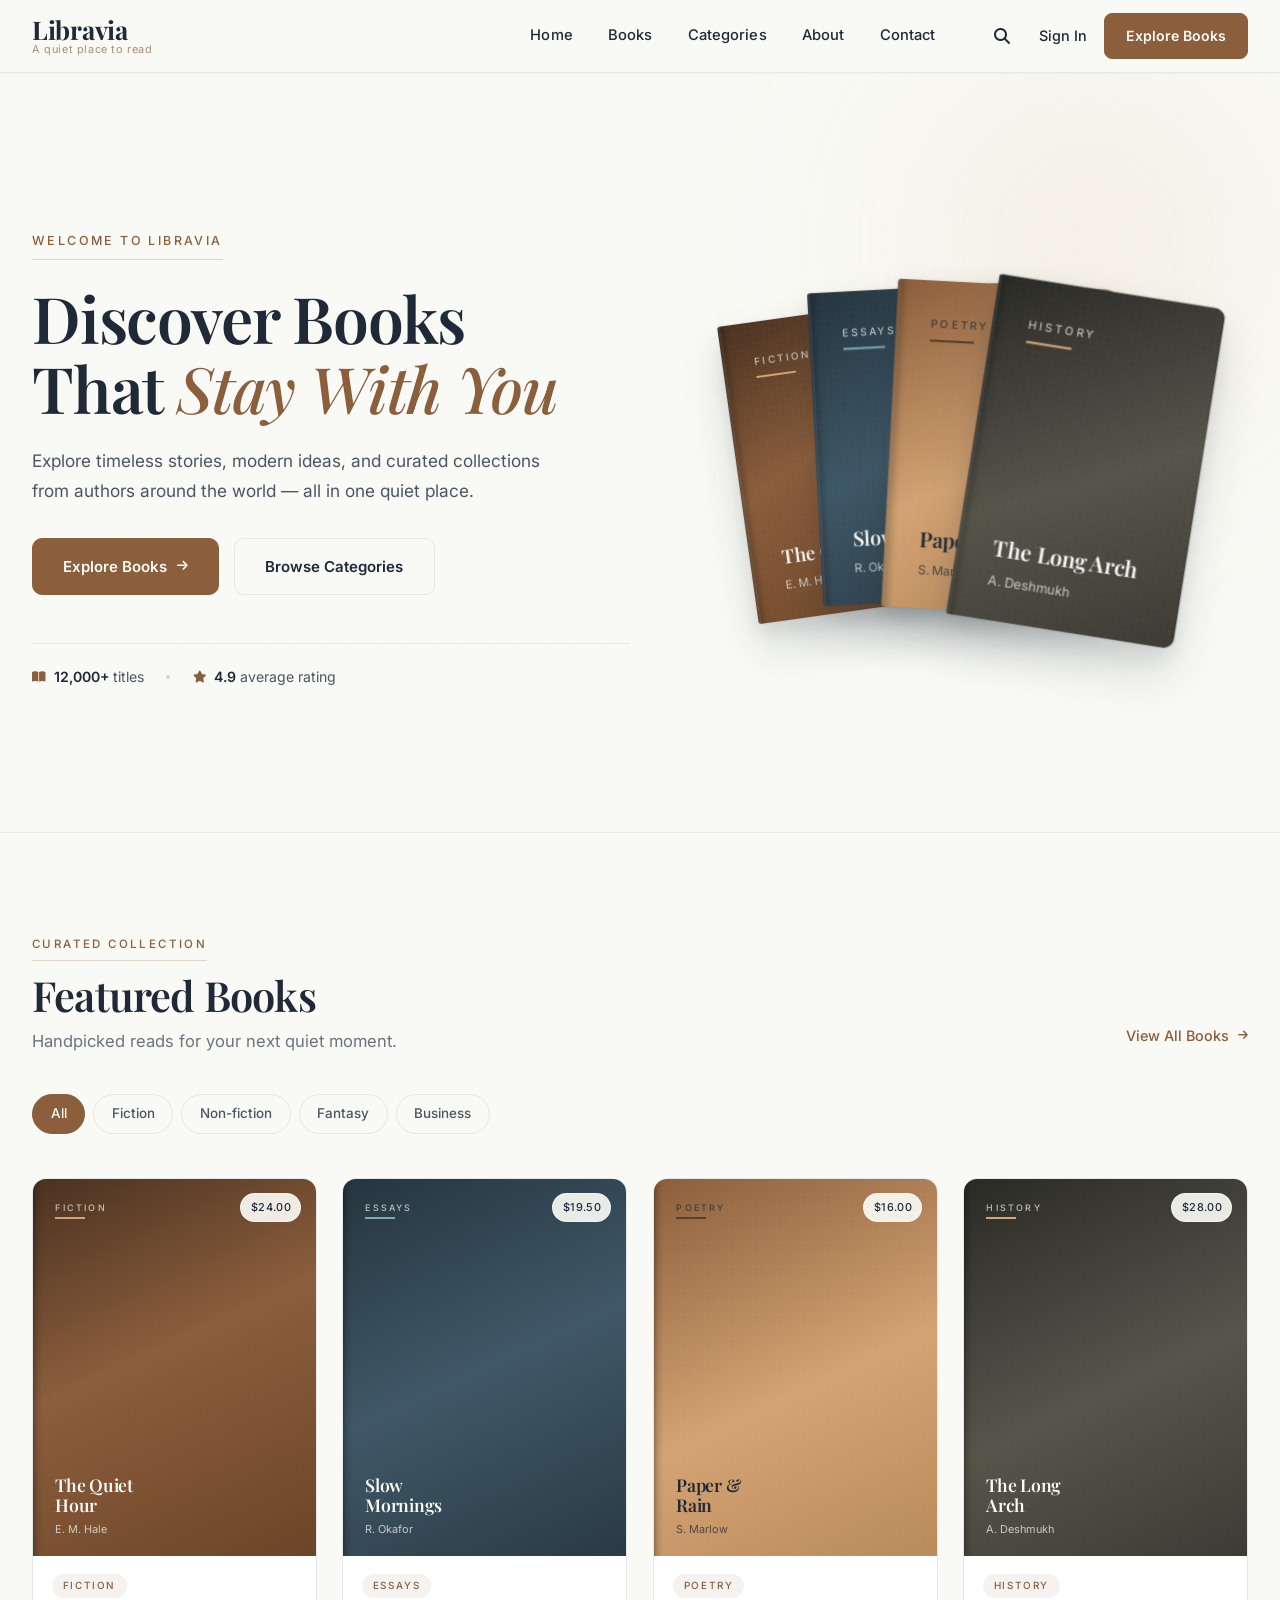
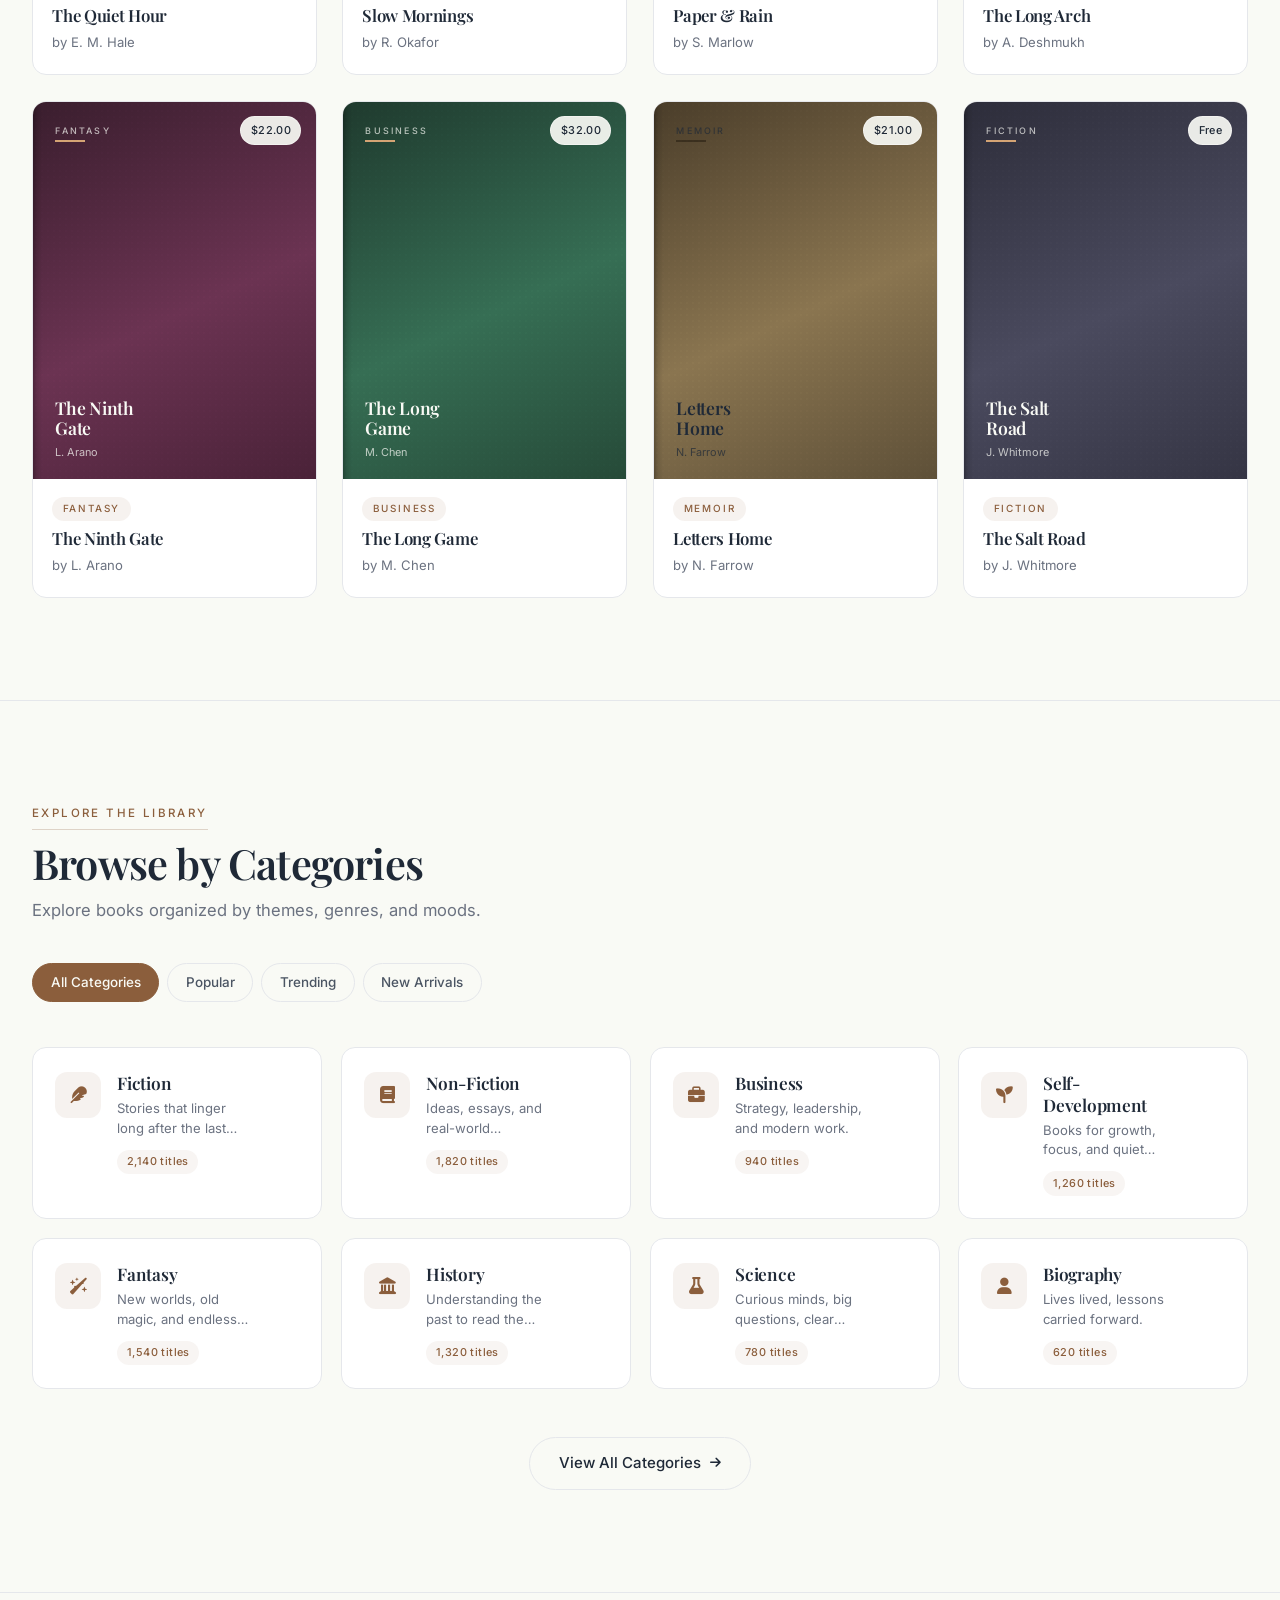
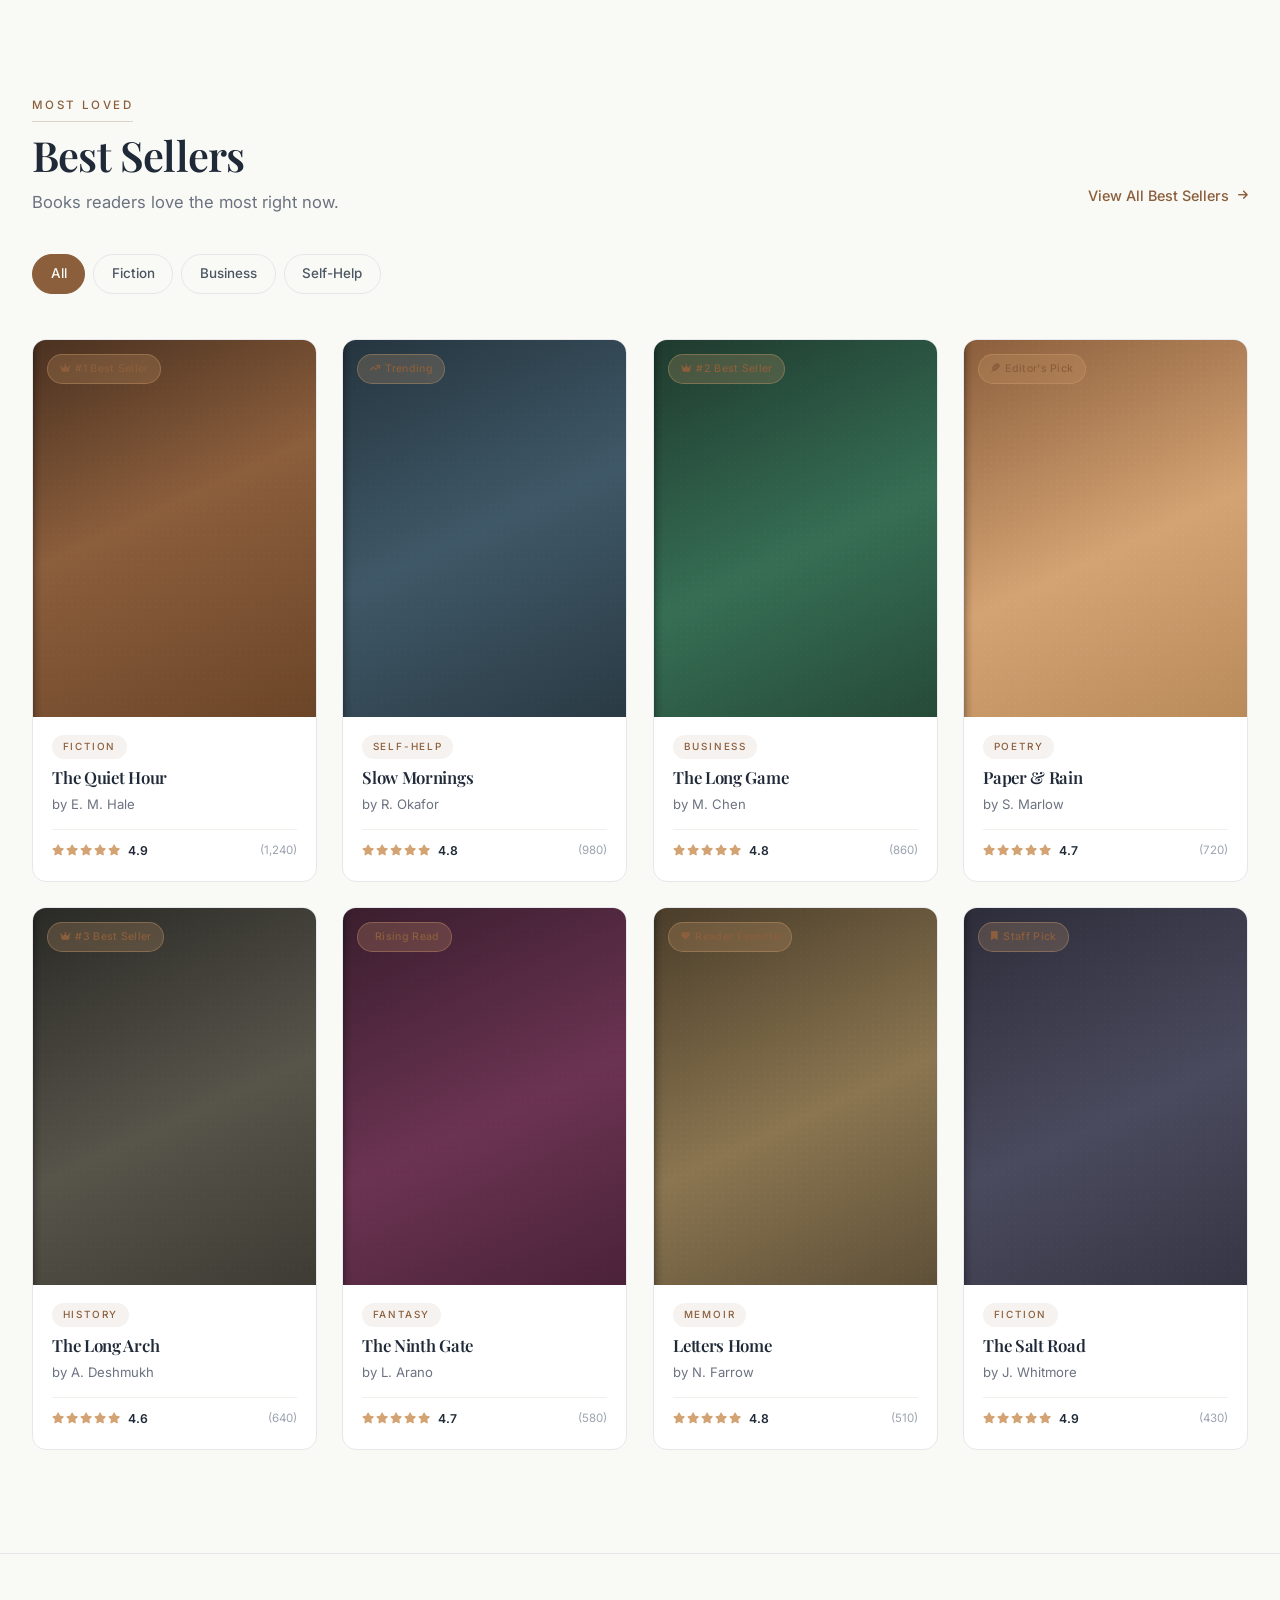
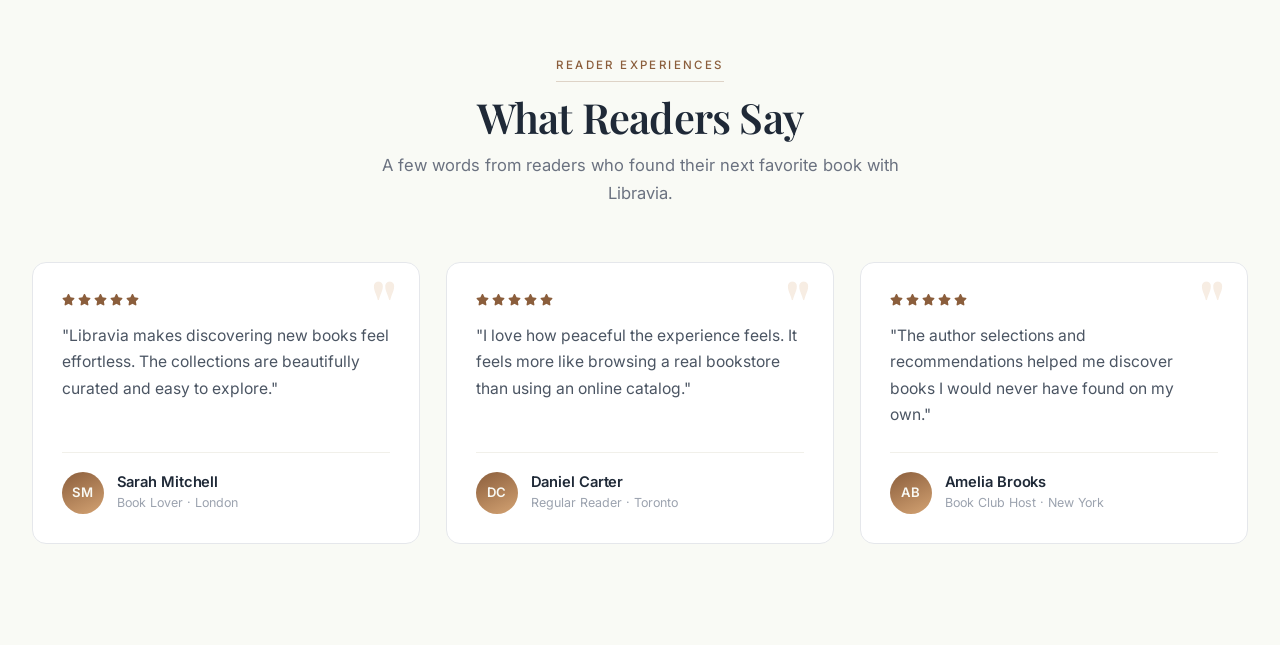
==== commit a1adb9ba: "testomonial" ====
--- a/index.html
+++ b/index.html
@@ -1002,6 +1002,136 @@
   </div>
 </section>
 
+
+<!-- ============================================================
+     LIBRAVIA — TESTIMONIALS SECTION
+     Reader experiences · calm editorial style
+     ============================================================ -->
+
+<section id="bk_testimonials_section" class="bk_testimonials_section">
+  <div class="bk_testimonials_container">
+
+    <!-- ===== SECTION HEADER ===== -->
+    <div class="bk_testimonials_header">
+      <span class="bk_testimonials_label">Reader Experiences</span>
+      <h2 class="bk_testimonials_title">What Readers Say</h2>
+      <p class="bk_testimonials_subtitle">
+        A few words from readers who found their next favorite book with Libravia.
+      </p>
+    </div>
+
+    <!-- ===== TESTIMONIAL GRID ===== -->
+    <div class="bk_testimonials_grid">
+
+      <!-- Card 1 -->
+      <article class="bk_testimonial_card">
+        <span class="bk_testimonial_quote" aria-hidden="true">"</span>
+
+        <div class="bk_testimonial_rating" aria-label="5 out of 5 stars">
+          <i class="fa-solid fa-star"></i>
+          <i class="fa-solid fa-star"></i>
+          <i class="fa-solid fa-star"></i>
+          <i class="fa-solid fa-star"></i>
+          <i class="fa-solid fa-star"></i>
+        </div>
+
+        <p class="bk_testimonial_text">
+          "Libravia makes discovering new books feel effortless. The
+          collections are beautifully curated and easy to explore."
+        </p>
+
+        <div class="bk_testimonial_author">
+          <div class="bk_testimonial_avatar">
+            <img
+              src="https://images.unsplash.com/photo-1494790108377-be9c29b29330?w=200&q=80&auto=format&fit=crop"
+              alt="Portrait of Sarah Mitchell"
+              loading="lazy"
+              decoding="async"
+              onerror="this.style.display='none'; this.parentElement.classList.add('bk_avatar_fallback');"
+            >
+            <span class="bk_testimonial_initial" aria-hidden="true">SM</span>
+          </div>
+          <div class="bk_testimonial_meta">
+            <span class="bk_testimonial_name">Sarah Mitchell</span>
+            <span class="bk_testimonial_role">Book Lover · London</span>
+          </div>
+        </div>
+      </article>
+
+      <!-- Card 2 -->
+      <article class="bk_testimonial_card">
+        <span class="bk_testimonial_quote" aria-hidden="true">"</span>
+
+        <div class="bk_testimonial_rating" aria-label="5 out of 5 stars">
+          <i class="fa-solid fa-star"></i>
+          <i class="fa-solid fa-star"></i>
+          <i class="fa-solid fa-star"></i>
+          <i class="fa-solid fa-star"></i>
+          <i class="fa-solid fa-star"></i>
+        </div>
+
+        <p class="bk_testimonial_text">
+          "I love how peaceful the experience feels. It feels more
+          like browsing a real bookstore than using an online catalog."
+        </p>
+
+        <div class="bk_testimonial_author">
+          <div class="bk_testimonial_avatar">
+            <img
+              src="https://images.unsplash.com/photo-1500648767791-00dcc994a43e?w=200&q=80&auto=format&fit=crop"
+              alt="Portrait of Daniel Carter"
+              loading="lazy"
+              decoding="async"
+              onerror="this.style.display='none'; this.parentElement.classList.add('bk_avatar_fallback');"
+            >
+            <span class="bk_testimonial_initial" aria-hidden="true">DC</span>
+          </div>
+          <div class="bk_testimonial_meta">
+            <span class="bk_testimonial_name">Daniel Carter</span>
+            <span class="bk_testimonial_role">Regular Reader · Toronto</span>
+          </div>
+        </div>
+      </article>
+
+      <!-- Card 3 -->
+      <article class="bk_testimonial_card">
+        <span class="bk_testimonial_quote" aria-hidden="true">"</span>
+
+        <div class="bk_testimonial_rating" aria-label="5 out of 5 stars">
+          <i class="fa-solid fa-star"></i>
+          <i class="fa-solid fa-star"></i>
+          <i class="fa-solid fa-star"></i>
+          <i class="fa-solid fa-star"></i>
+          <i class="fa-solid fa-star"></i>
+        </div>
+
+        <p class="bk_testimonial_text">
+          "The author selections and recommendations helped me
+          discover books I would never have found on my own."
+        </p>
+
+        <div class="bk_testimonial_author">
+          <div class="bk_testimonial_avatar">
+            <img
+              src="https://images.unsplash.com/photo-1438761681033-6461ffad8d80?w=200&q=80&auto=format&fit=crop"
+              alt="Portrait of Amelia Brooks"
+              loading="lazy"
+              decoding="async"
+              onerror="this.style.display='none'; this.parentElement.classList.add('bk_avatar_fallback');"
+            >
+            <span class="bk_testimonial_initial" aria-hidden="true">AB</span>
+          </div>
+          <div class="bk_testimonial_meta">
+            <span class="bk_testimonial_name">Amelia Brooks</span>
+            <span class="bk_testimonial_role">Book Club Host · New York</span>
+          </div>
+        </div>
+      </article>
+
+    </div>
+
+  </div>
+</section>
 </main>
 
 <script src="assets/js/main.js"></script>
--- a/assets/css/home.css
+++ b/assets/css/home.css
@@ -2106,4 +2106,341 @@
   .bk_bestseller_card:hover .bk_bestseller_cover_img {
     transform: none;
   }
+}
+
+
+
+/* ============================================================
+   LIBRAVIA — TESTIMONIALS SECTION
+   ============================================================ */
+
+.bk_testimonials_section *,
+.bk_testimonials_section *::before,
+.bk_testimonials_section *::after {
+  box-sizing: border-box;
+}
+
+.bk_testimonials_section {
+  position: relative;
+  width: 100%;
+  background: #F9FAF5;
+  padding: clamp(4.5rem, 8vw, 7rem) 2rem;
+  border-top: 1px solid #E5E7EB;
+  overflow: hidden;
+}
+
+.bk_testimonials_container {
+  max-width: 1360px;
+  margin: 0 auto;
+}
+
+/* ============================================================
+   HEADER — centered
+   ============================================================ */
+
+.bk_testimonials_header {
+  display: flex;
+  flex-direction: column;
+  align-items: center;
+  text-align: center;
+  gap: 0.7rem;
+  max-width: 640px;
+  margin: 0 auto 3.4rem;
+}
+
+.bk_testimonials_label {
+  display: inline-flex;
+  align-items: center;
+  font-family: 'Inter', sans-serif;
+  font-weight: 500;
+  font-size: 0.72rem;
+  letter-spacing: 2.4px;
+  text-transform: uppercase;
+  color: #8B5E3C;
+  padding-bottom: 0.4rem;
+  border-bottom: 1px solid rgba(139, 94, 60, 0.25);
+}
+
+.bk_testimonials_title {
+  font-family: 'Playfair Display', serif;
+  font-weight: 600;
+  font-size: clamp(1.9rem, 3.6vw, 2.6rem);
+  line-height: 1.15;
+  letter-spacing: -0.8px;
+  color: #1F2937;
+  margin: 0;
+}
+
+.bk_testimonials_subtitle {
+  font-family: 'Inter', sans-serif;
+  font-weight: 400;
+  font-size: clamp(0.96rem, 1.3vw, 1.04rem);
+  line-height: 1.65;
+  color: #6B7280;
+  margin: 0;
+  max-width: 520px;
+}
+
+/* ============================================================
+   TESTIMONIAL GRID
+   ============================================================ */
+
+.bk_testimonials_grid {
+  display: grid;
+  grid-template-columns: repeat(3, 1fr);
+  gap: 1.6rem;
+  align-items: stretch;
+}
+
+/* ============================================================
+   TESTIMONIAL CARD
+   ============================================================ */
+
+.bk_testimonial_card {
+  position: relative;
+  display: flex;
+  flex-direction: column;
+  gap: 1rem;
+  padding: 2rem 1.8rem 1.8rem;
+  background: #FFFFFF;
+  border: 1px solid #E5E7EB;
+  border-radius: 14px;
+  transition: transform 0.3s cubic-bezier(0.22, 1, 0.36, 1),
+              border-color 0.3s ease,
+              box-shadow 0.3s ease;
+  will-change: transform;
+  overflow: hidden;
+}
+
+.bk_testimonial_card:hover {
+  transform: translateY(-3px);
+  border-color: #D4A373;
+  box-shadow:
+    0 12px 26px rgba(31, 41, 55, 0.06),
+    0 4px 10px rgba(31, 41, 55, 0.03);
+}
+
+/* ============================================================
+   QUOTE MARK
+   ============================================================ */
+
+.bk_testimonial_quote {
+  position: absolute;
+  top: 0.4rem;
+  right: 1.4rem;
+  font-family: 'Playfair Display', serif;
+  font-weight: 700;
+  font-size: 4.4rem;
+  line-height: 1;
+  color: #D4A373;
+  opacity: 0.2;
+  pointer-events: none;
+  user-select: none;
+}
+
+/* ============================================================
+   RATING
+   ============================================================ */
+
+.bk_testimonial_rating {
+  display: inline-flex;
+  gap: 3px;
+  color: #8B5E3C;
+  font-size: 0.72rem;
+  position: relative;
+  z-index: 1;
+}
+
+.bk_testimonial_rating i {
+  display: inline-block;
+}
+
+/* ============================================================
+   TESTIMONIAL TEXT
+   ============================================================ */
+
+.bk_testimonial_text {
+  font-family: 'Inter', sans-serif;
+  font-weight: 400;
+  font-size: 0.98rem;
+  line-height: 1.7;
+  color: #4b5563;
+  margin: 0;
+  flex: 1;
+  position: relative;
+  z-index: 1;
+}
+
+/* ============================================================
+   AUTHOR
+   ============================================================ */
+
+.bk_testimonial_author {
+  display: flex;
+  align-items: center;
+  gap: 0.8rem;
+  padding-top: 1.2rem;
+  border-top: 1px solid #F1F0EA;
+  margin-top: 0.4rem;
+}
+
+.bk_testimonial_avatar {
+  position: relative;
+  width: 42px;
+  height: 42px;
+  border-radius: 50%;
+  overflow: hidden;
+  background: linear-gradient(155deg, #8B5E3C 0%, #D4A373 100%);
+  flex-shrink: 0;
+}
+
+.bk_testimonial_avatar img {
+  position: absolute;
+  inset: 0;
+  width: 100%;
+  height: 100%;
+  object-fit: cover;
+  object-position: center;
+  display: block;
+}
+
+/* Initials fallback — visible when image hides itself */
+.bk_testimonial_initial {
+  position: absolute;
+  inset: 0;
+  display: none;
+  align-items: center;
+  justify-content: center;
+  font-family: 'Inter', sans-serif;
+  font-weight: 600;
+  font-size: 0.82rem;
+  letter-spacing: 0.4px;
+  color: #F9FAF5;
+}
+
+.bk_testimonial_avatar.bk_avatar_fallback .bk_testimonial_initial {
+  display: flex;
+}
+
+.bk_testimonial_meta {
+  display: flex;
+  flex-direction: column;
+  gap: 0.15rem;
+  min-width: 0;
+}
+
+.bk_testimonial_name {
+  font-family: 'Inter', sans-serif;
+  font-weight: 600;
+  font-size: 0.92rem;
+  letter-spacing: -0.1px;
+  color: #1F2937;
+  line-height: 1.2;
+}
+
+.bk_testimonial_role {
+  font-family: 'Inter', sans-serif;
+  font-weight: 400;
+  font-size: 0.78rem;
+  color: #9CA3AF;
+  line-height: 1.4;
+}
+
+/* ============================================================
+   RESPONSIVE
+   ============================================================ */
+
+/* Tablet — 2 columns */
+@media screen and (max-width: 900px) {
+  .bk_testimonials_section {
+    padding: 4rem 1.5rem;
+  }
+
+  .bk_testimonials_header {
+    margin-bottom: 2.6rem;
+  }
+
+  .bk_testimonials_grid {
+    grid-template-columns: repeat(2, 1fr);
+    gap: 1.3rem;
+  }
+
+  /* Third card spans full width on tablet */
+  .bk_testimonial_card:nth-child(3) {
+    grid-column: 1 / -1;
+  }
+}
+
+/* Mobile — 1 column */
+@media screen and (max-width: 560px) {
+  .bk_testimonials_section {
+    padding: 3.5rem 1.2rem;
+  }
+
+  .bk_testimonials_header {
+    margin-bottom: 2.2rem;
+  }
+
+  .bk_testimonials_grid {
+    grid-template-columns: 1fr;
+    gap: 1.1rem;
+  }
+
+  .bk_testimonial_card:nth-child(3) {
+    grid-column: auto;
+  }
+
+  .bk_testimonial_card {
+    padding: 1.6rem 1.4rem 1.5rem;
+    gap: 0.85rem;
+  }
+
+  .bk_testimonial_quote {
+    font-size: 3.4rem;
+    top: 0.2rem;
+    right: 1rem;
+  }
+
+  .bk_testimonial_text {
+    font-size: 0.94rem;
+  }
+
+  .bk_testimonial_avatar {
+    width: 38px;
+    height: 38px;
+  }
+
+  /* Disable hover lift on touch */
+  .bk_testimonial_card:hover {
+    transform: none;
+  }
+}
+
+@media screen and (max-width: 380px) {
+  .bk_testimonials_section {
+    padding: 3rem 1rem;
+  }
+
+  .bk_testimonials_title {
+    font-size: 1.75rem;
+  }
+
+  .bk_testimonial_card {
+    padding: 1.4rem 1.2rem 1.3rem;
+  }
+
+  .bk_testimonial_text {
+    font-size: 0.9rem;
+  }
+}
+
+/* Reduced motion */
+@media (prefers-reduced-motion: reduce) {
+  .bk_testimonial_card {
+    transition: none !important;
+  }
+
+  .bk_testimonial_card:hover {
+    transform: none;
+  }
 }
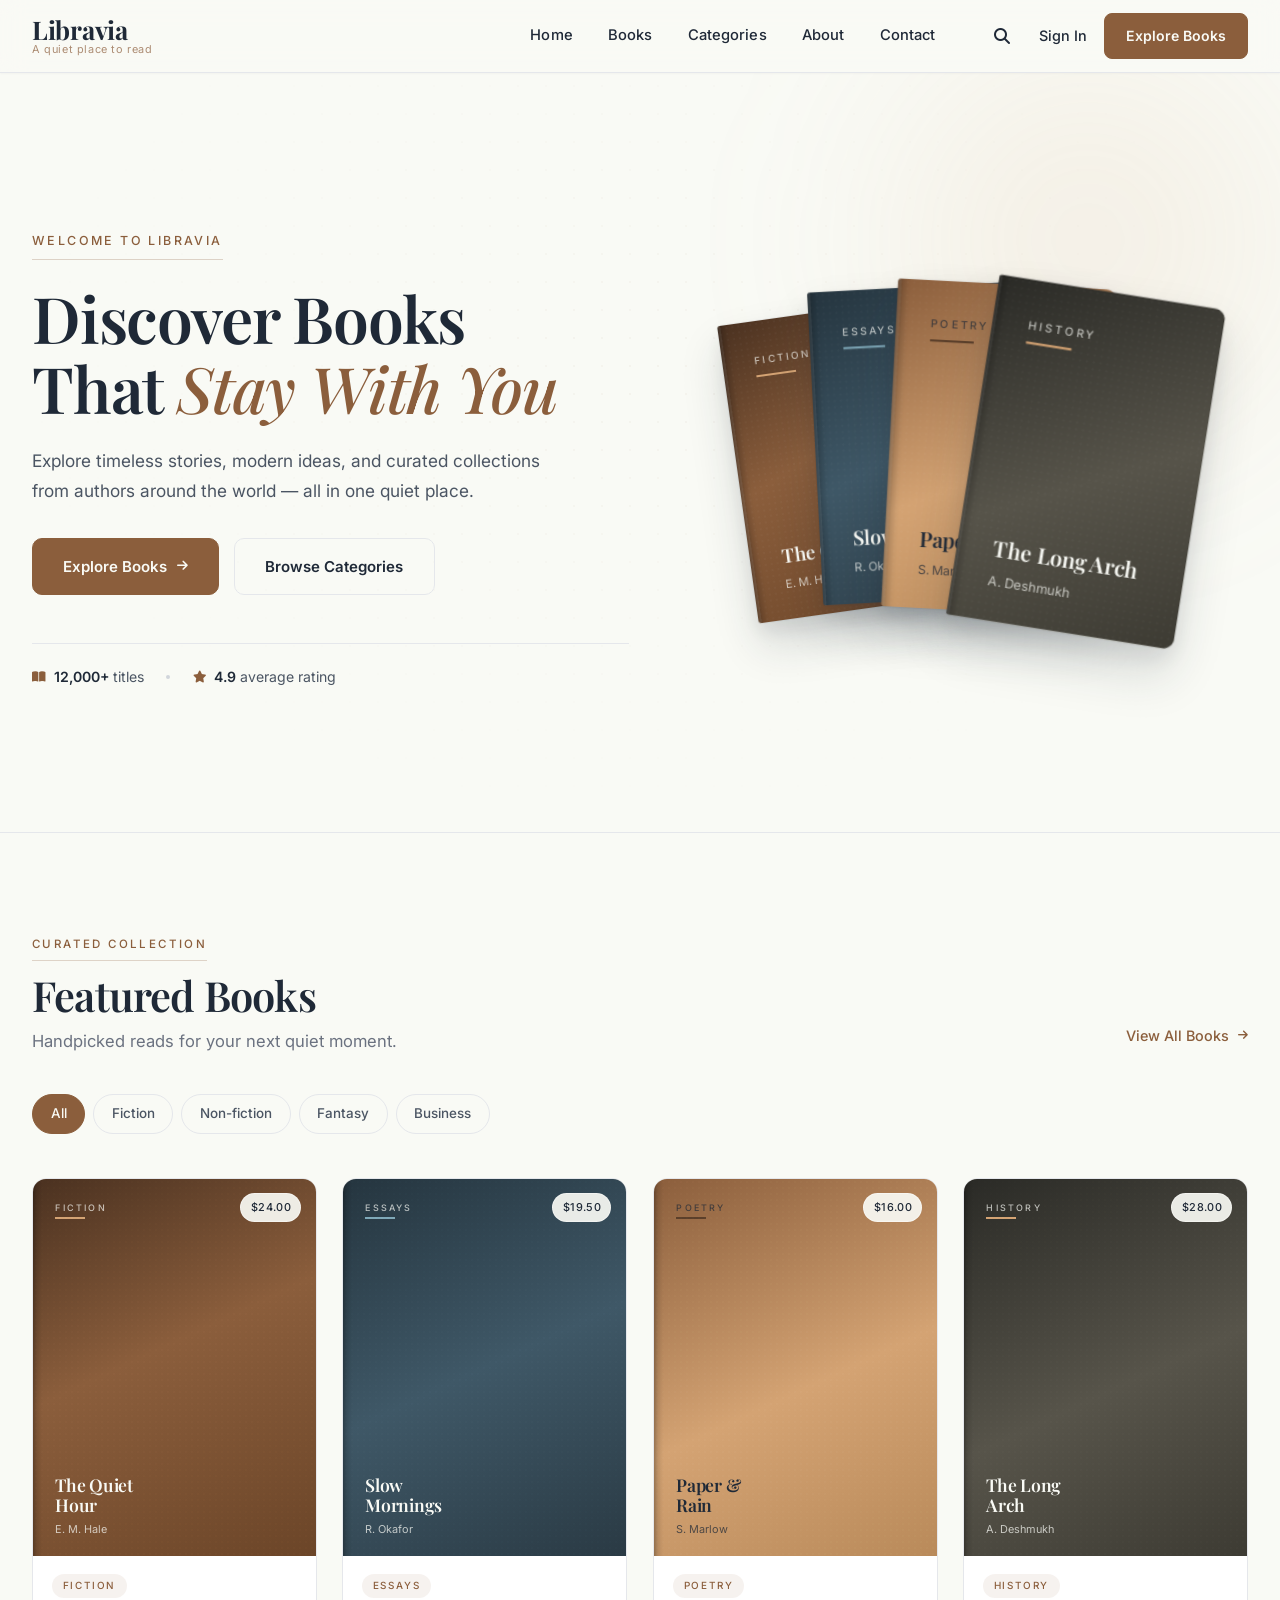
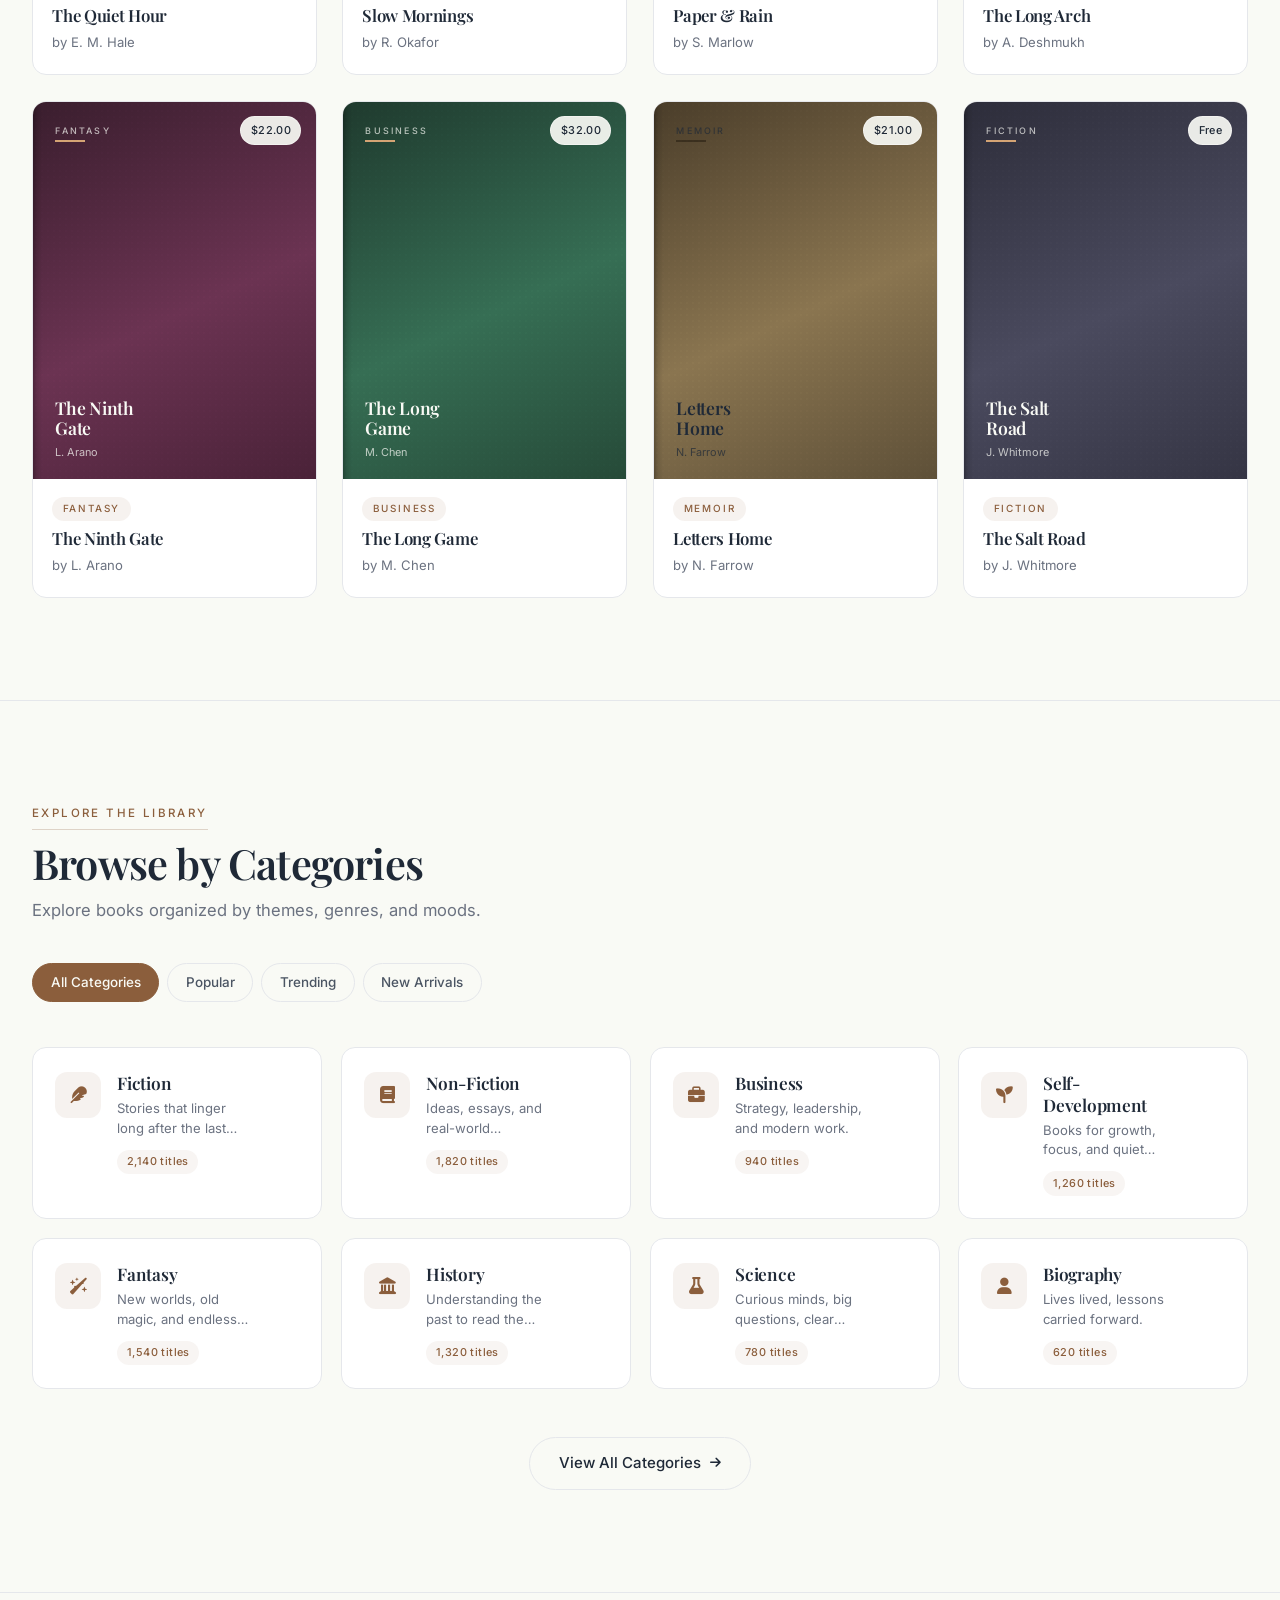
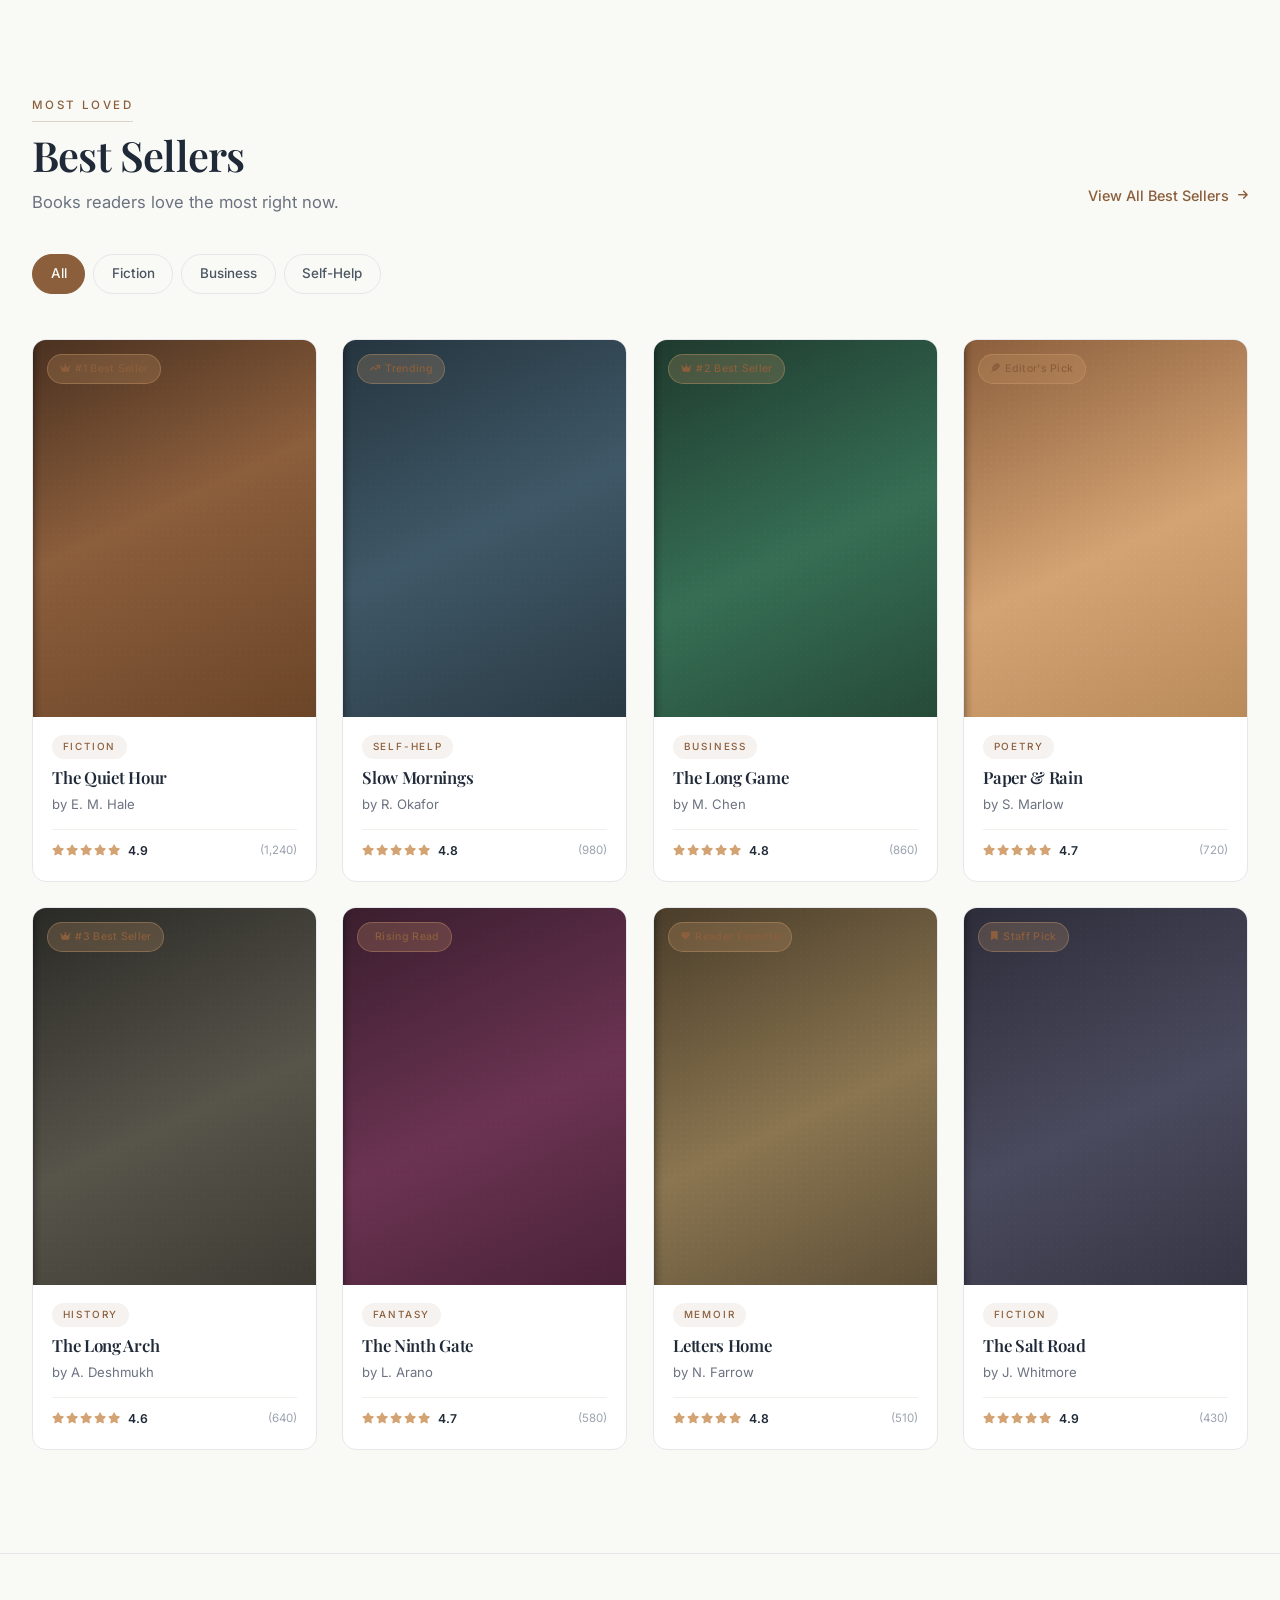
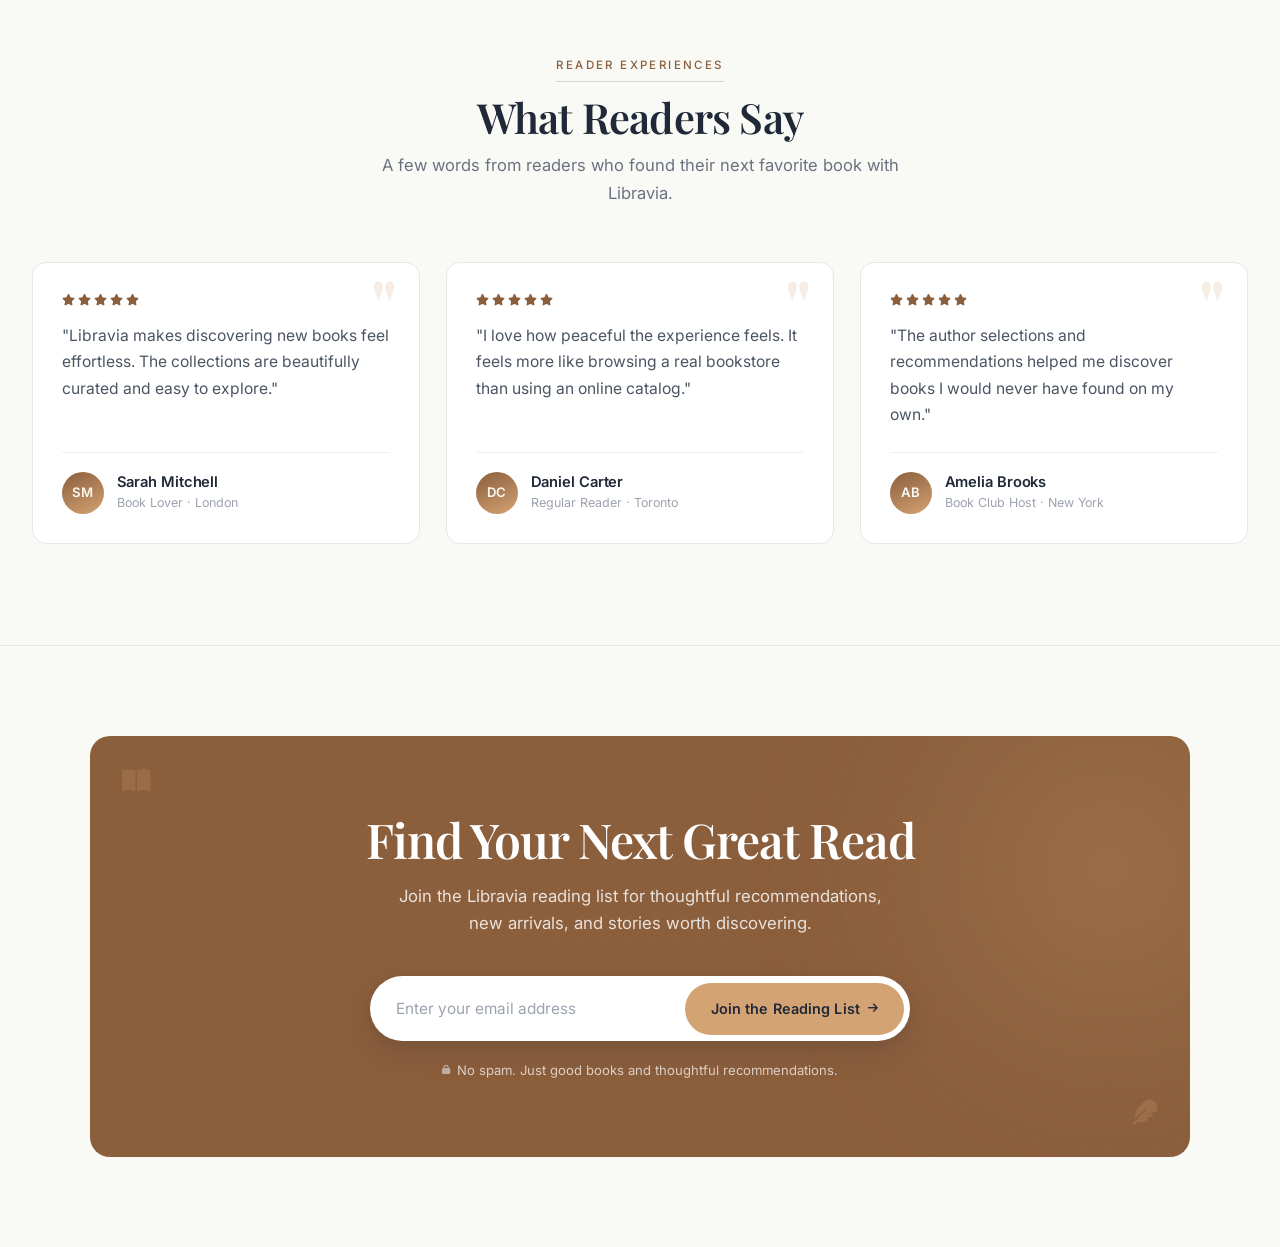
==== commit 3e5dd787: "news letter cdea" ====
--- a/index.html
+++ b/index.html
@@ -1132,6 +1132,67 @@
 
   </div>
 </section>
+
+<!-- ============================================================
+     LIBRAVIA — NEWSLETTER CTA SECTION
+     Warm invitation · contained brown block · premium editorial
+     ============================================================ -->
+
+<section id="bk_newsletter_section" class="bk_newsletter_section">
+  <div class="bk_newsletter_container">
+
+    <!-- Decorative literary accents -->
+    <span class="bk_newsletter_decor bk_newsletter_decor_tl" aria-hidden="true">
+      <i class="fa-solid fa-book-open"></i>
+    </span>
+    <span class="bk_newsletter_decor bk_newsletter_decor_br" aria-hidden="true">
+      <i class="fa-solid fa-feather"></i>
+    </span>
+
+    <div class="bk_newsletter_content">
+
+      <!-- Heading -->
+      <h2 class="bk_newsletter_title">
+        Find Your Next Great Read
+      </h2>
+
+      <!-- Description -->
+      <p class="bk_newsletter_description">
+        Join the Libravia reading list for thoughtful recommendations,
+        new arrivals, and stories worth discovering.
+      </p>
+
+      <!-- Form -->
+      <form class="bk_newsletter_form" id="bk_newsletter_form" novalidate>
+        <label for="bk_newsletter_email" class="bk_newsletter_label">
+          Email address
+        </label>
+
+        <div class="bk_newsletter_row">
+          <input
+            type="email"
+            id="bk_newsletter_email"
+            class="bk_newsletter_input"
+            placeholder="Enter your email address"
+            autocomplete="email"
+            required
+          >
+          <button type="submit" class="bk_newsletter_button">
+            <span class="bk_newsletter_button_text">Join the Reading List</span>
+            <i class="fa-solid fa-arrow-right bk_newsletter_button_icon"></i>
+          </button>
+        </div>
+
+        <!-- Privacy note -->
+        <p class="bk_newsletter_note">
+          No spam. Just good books and thoughtful recommendations.
+        </p>
+      </form>
+
+    </div>
+  </div>
+</section>
+
 </main>
 
 <script src="assets/js/main.js"></script>
--- a/assets/css/home.css
+++ b/assets/css/home.css
@@ -2443,4 +2443,400 @@
   .bk_testimonial_card:hover {
     transform: none;
   }
+}
+
+
+/* ============================================================
+   LIBRAVIA — NEWSLETTER CTA SECTION
+   ============================================================ */
+
+.bk_newsletter_section *,
+.bk_newsletter_section *::before,
+.bk_newsletter_section *::after {
+  box-sizing: border-box;
+}
+
+.bk_newsletter_section {
+  position: relative;
+  width: 100%;
+  background: #F9FAF5;
+  padding: clamp(3.5rem, 7vw, 6rem) 2rem;
+  border-top: 1px solid #E5E7EB;
+  overflow: hidden;
+}
+
+.bk_newsletter_container {
+  position: relative;
+  max-width: 1100px;
+  margin: 0 auto;
+  background: #8B5E3C;
+  border-radius: 20px;
+  padding: clamp(3rem, 6vw, 5rem) clamp(1.6rem, 5vw, 5rem);
+  overflow: hidden;
+  isolation: isolate;
+
+  /* entry animation */
+  opacity: 0;
+  transform: translateY(24px);
+  transition: opacity 0.7s cubic-bezier(0.22, 1, 0.36, 1),
+              transform 0.7s cubic-bezier(0.22, 1, 0.36, 1);
+}
+
+.bk_newsletter_container.bk_newsletter_visible {
+  opacity: 1;
+  transform: translateY(0);
+}
+
+/* ---- Subtle warm glow inside the block (very quiet) ---- */
+.bk_newsletter_container::before {
+  content: '';
+  position: absolute;
+  top: -40%;
+  right: -20%;
+  width: 600px;
+  height: 600px;
+  border-radius: 50%;
+  background: radial-gradient(circle,
+              rgba(212, 163, 115, 0.28) 0%,
+              rgba(212, 163, 115, 0.08) 40%,
+              transparent 70%);
+  filter: blur(60px);
+  pointer-events: none;
+  z-index: 0;
+}
+
+/* ---- Very subtle paper dot texture ---- */
+.bk_newsletter_container::after {
+  content: '';
+  position: absolute;
+  inset: 0;
+  background-image: radial-gradient(rgba(255, 255, 255, 0.06) 1px, transparent 1px);
+  background-size: 24px 24px;
+  mask-image: radial-gradient(ellipse at 50% 50%, black 0%, transparent 80%);
+  -webkit-mask-image: radial-gradient(ellipse at 50% 50%, black 0%, transparent 80%);
+  pointer-events: none;
+  z-index: 0;
+}
+
+/* ============================================================
+   DECORATIVE ELEMENTS
+   ============================================================ */
+
+.bk_newsletter_decor {
+  position: absolute;
+  display: inline-flex;
+  align-items: center;
+  justify-content: center;
+  color: #D4A373;
+  opacity: 0.22;
+  font-size: 1.6rem;
+  pointer-events: none;
+  user-select: none;
+  z-index: 1;
+}
+
+.bk_newsletter_decor_tl {
+  top: 2rem;
+  left: 2rem;
+}
+
+.bk_newsletter_decor_br {
+  bottom: 2rem;
+  right: 2rem;
+}
+
+/* ============================================================
+   CONTENT
+   ============================================================ */
+
+.bk_newsletter_content {
+  position: relative;
+  z-index: 2;
+  display: flex;
+  flex-direction: column;
+  align-items: center;
+  text-align: center;
+  gap: 1rem;
+  max-width: 640px;
+  margin: 0 auto;
+}
+
+.bk_newsletter_title {
+  font-family: 'Playfair Display', serif;
+  font-weight: 600;
+  font-size: clamp(2rem, 4.4vw, 3rem);
+  line-height: 1.12;
+  letter-spacing: -1px;
+  color: #FFFFFF;
+  margin: 0;
+}
+
+.bk_newsletter_description {
+  font-family: 'Inter', sans-serif;
+  font-weight: 400;
+  font-size: clamp(0.96rem, 1.35vw, 1.05rem);
+  line-height: 1.65;
+  color: rgba(255, 255, 255, 0.82);
+  margin: 0;
+  max-width: 520px;
+}
+
+/* ============================================================
+   FORM
+   ============================================================ */
+
+.bk_newsletter_form {
+  width: 100%;
+  display: flex;
+  flex-direction: column;
+  align-items: center;
+  gap: 1rem;
+  margin-top: 1.4rem;
+}
+
+/* Visually hidden label for accessibility */
+.bk_newsletter_label {
+  position: absolute;
+  width: 1px;
+  height: 1px;
+  padding: 0;
+  margin: -1px;
+  overflow: hidden;
+  clip: rect(0, 0, 0, 0);
+  white-space: nowrap;
+  border: 0;
+}
+
+/* ---- Form row (input + button) ---- */
+
+.bk_newsletter_row {
+  display: flex;
+  align-items: stretch;
+  gap: 0.5rem;
+  width: 100%;
+  max-width: 540px;
+  background: #FFFFFF;
+  border-radius: 60px;
+  padding: 0.4rem;
+  box-shadow:
+    0 12px 30px rgba(31, 41, 55, 0.12),
+    0 4px 10px rgba(31, 41, 55, 0.06);
+  transition: box-shadow 0.35s ease, transform 0.35s cubic-bezier(0.22, 1, 0.36, 1);
+}
+
+.bk_newsletter_row:focus-within {
+  transform: translateY(-1px);
+  box-shadow:
+    0 16px 36px rgba(31, 41, 55, 0.16),
+    0 6px 14px rgba(31, 41, 55, 0.08),
+    0 0 0 3px rgba(212, 163, 115, 0.35);
+}
+
+.bk_newsletter_input {
+  flex: 1;
+  min-width: 0;
+  font-family: 'Inter', sans-serif;
+  font-weight: 400;
+  font-size: 0.96rem;
+  color: #1F2937;
+  background: transparent;
+  border: none;
+  outline: none;
+  padding: 0.9rem 1.2rem;
+  border-radius: 60px;
+}
+
+.bk_newsletter_input::placeholder {
+  color: #9CA3AF;
+}
+
+.bk_newsletter_button {
+  display: inline-flex;
+  align-items: center;
+  justify-content: center;
+  gap: 0.5rem;
+  font-family: 'Inter', sans-serif;
+  font-weight: 600;
+  font-size: 0.9rem;
+  letter-spacing: 0.1px;
+  color: #1F2937;
+  background: #D4A373;
+  border: none;
+  border-radius: 60px;
+  padding: 0.9rem 1.6rem;
+  cursor: pointer;
+  white-space: nowrap;
+  transition: background 0.3s ease,
+              color 0.3s ease,
+              transform 0.28s cubic-bezier(0.22, 1, 0.36, 1),
+              box-shadow 0.3s ease;
+}
+
+.bk_newsletter_button_icon {
+  font-size: 0.78em;
+  transition: transform 0.35s cubic-bezier(0.22, 1, 0.36, 1);
+}
+
+.bk_newsletter_button:hover {
+  background: #c1915f;
+  transform: scale(1.02);
+  box-shadow: 0 8px 20px rgba(31, 41, 55, 0.18);
+}
+
+.bk_newsletter_button:hover .bk_newsletter_button_icon {
+  transform: translateX(3px);
+}
+
+.bk_newsletter_button:active {
+  transform: scale(0.99);
+}
+
+/* ---- Note ---- */
+
+.bk_newsletter_note {
+  font-family: 'Inter', sans-serif;
+  font-weight: 400;
+  font-size: 0.82rem;
+  line-height: 1.55;
+  color: rgba(255, 255, 255, 0.7);
+  margin: 0.2rem 0 0;
+  display: inline-flex;
+  align-items: center;
+  gap: 0.45rem;
+}
+
+.bk_newsletter_note::before {
+  content: '\f023';
+  font-family: 'Font Awesome 6 Free';
+  font-weight: 900;
+  font-size: 0.72em;
+  opacity: 0.7;
+}
+
+/* ============================================================
+   SUBMIT STATES
+   ============================================================ */
+
+.bk_newsletter_form.bk_newsletter_success .bk_newsletter_row {
+  box-shadow:
+    0 12px 30px rgba(31, 41, 55, 0.12),
+    0 0 0 3px rgba(212, 163, 115, 0.45);
+}
+
+.bk_newsletter_form.bk_newsletter_error .bk_newsletter_input {
+  color: #b91c1c;
+}
+
+.bk_newsletter_form.bk_newsletter_error .bk_newsletter_row {
+  box-shadow:
+    0 12px 30px rgba(31, 41, 55, 0.12),
+    0 0 0 3px rgba(239, 68, 68, 0.35);
+}
+
+/* ============================================================
+   RESPONSIVE
+   ============================================================ */
+
+@media screen and (max-width: 780px) {
+  .bk_newsletter_container {
+    border-radius: 18px;
+    padding: 2.6rem 1.8rem;
+  }
+
+  .bk_newsletter_decor {
+    font-size: 1.35rem;
+  }
+
+  .bk_newsletter_decor_tl { top: 1.4rem; left: 1.4rem; }
+  .bk_newsletter_decor_br { bottom: 1.4rem; right: 1.4rem; }
+}
+
+@media screen and (max-width: 560px) {
+  .bk_newsletter_section {
+    padding: 3.5rem 1.2rem;
+  }
+
+  .bk_newsletter_container {
+    padding: 2.4rem 1.4rem 2.2rem;
+    border-radius: 16px;
+  }
+
+  .bk_newsletter_title {
+    letter-spacing: -0.6px;
+  }
+
+  .bk_newsletter_description {
+    font-size: 0.94rem;
+  }
+
+  /* Form row becomes a vertical stack for touch */
+  .bk_newsletter_row {
+    flex-direction: column;
+    padding: 0.4rem;
+    border-radius: 20px;
+    gap: 0.4rem;
+  }
+
+  .bk_newsletter_input {
+    padding: 0.9rem 1rem;
+    border-radius: 16px;
+    text-align: center;
+    font-size: 0.96rem;
+  }
+
+  .bk_newsletter_button {
+    width: 100%;
+    padding: 1rem 1.4rem;
+    border-radius: 16px;
+    font-size: 0.94rem;
+    min-height: 48px;
+  }
+
+  .bk_newsletter_decor {
+    opacity: 0.16;
+  }
+
+  .bk_newsletter_decor_tl { top: 1rem; left: 1rem; }
+  .bk_newsletter_decor_br { bottom: 1rem; right: 1rem; }
+}
+
+@media screen and (max-width: 400px) {
+  .bk_newsletter_container {
+    padding: 2rem 1.1rem 1.9rem;
+  }
+
+  .bk_newsletter_title {
+    font-size: 1.7rem;
+  }
+
+  .bk_newsletter_description {
+    font-size: 0.9rem;
+  }
+
+  .bk_newsletter_note {
+    font-size: 0.76rem;
+  }
+
+  .bk_newsletter_decor {
+    display: none;
+  }
+}
+
+/* Reduced motion */
+@media (prefers-reduced-motion: reduce) {
+  .bk_newsletter_container {
+    opacity: 1 !important;
+    transform: none !important;
+    transition: none !important;
+  }
+
+  .bk_newsletter_row,
+  .bk_newsletter_button,
+  .bk_newsletter_button_icon {
+    transition: none !important;
+  }
+
+  .bk_newsletter_button:hover {
+    transform: none;
+  }
 }
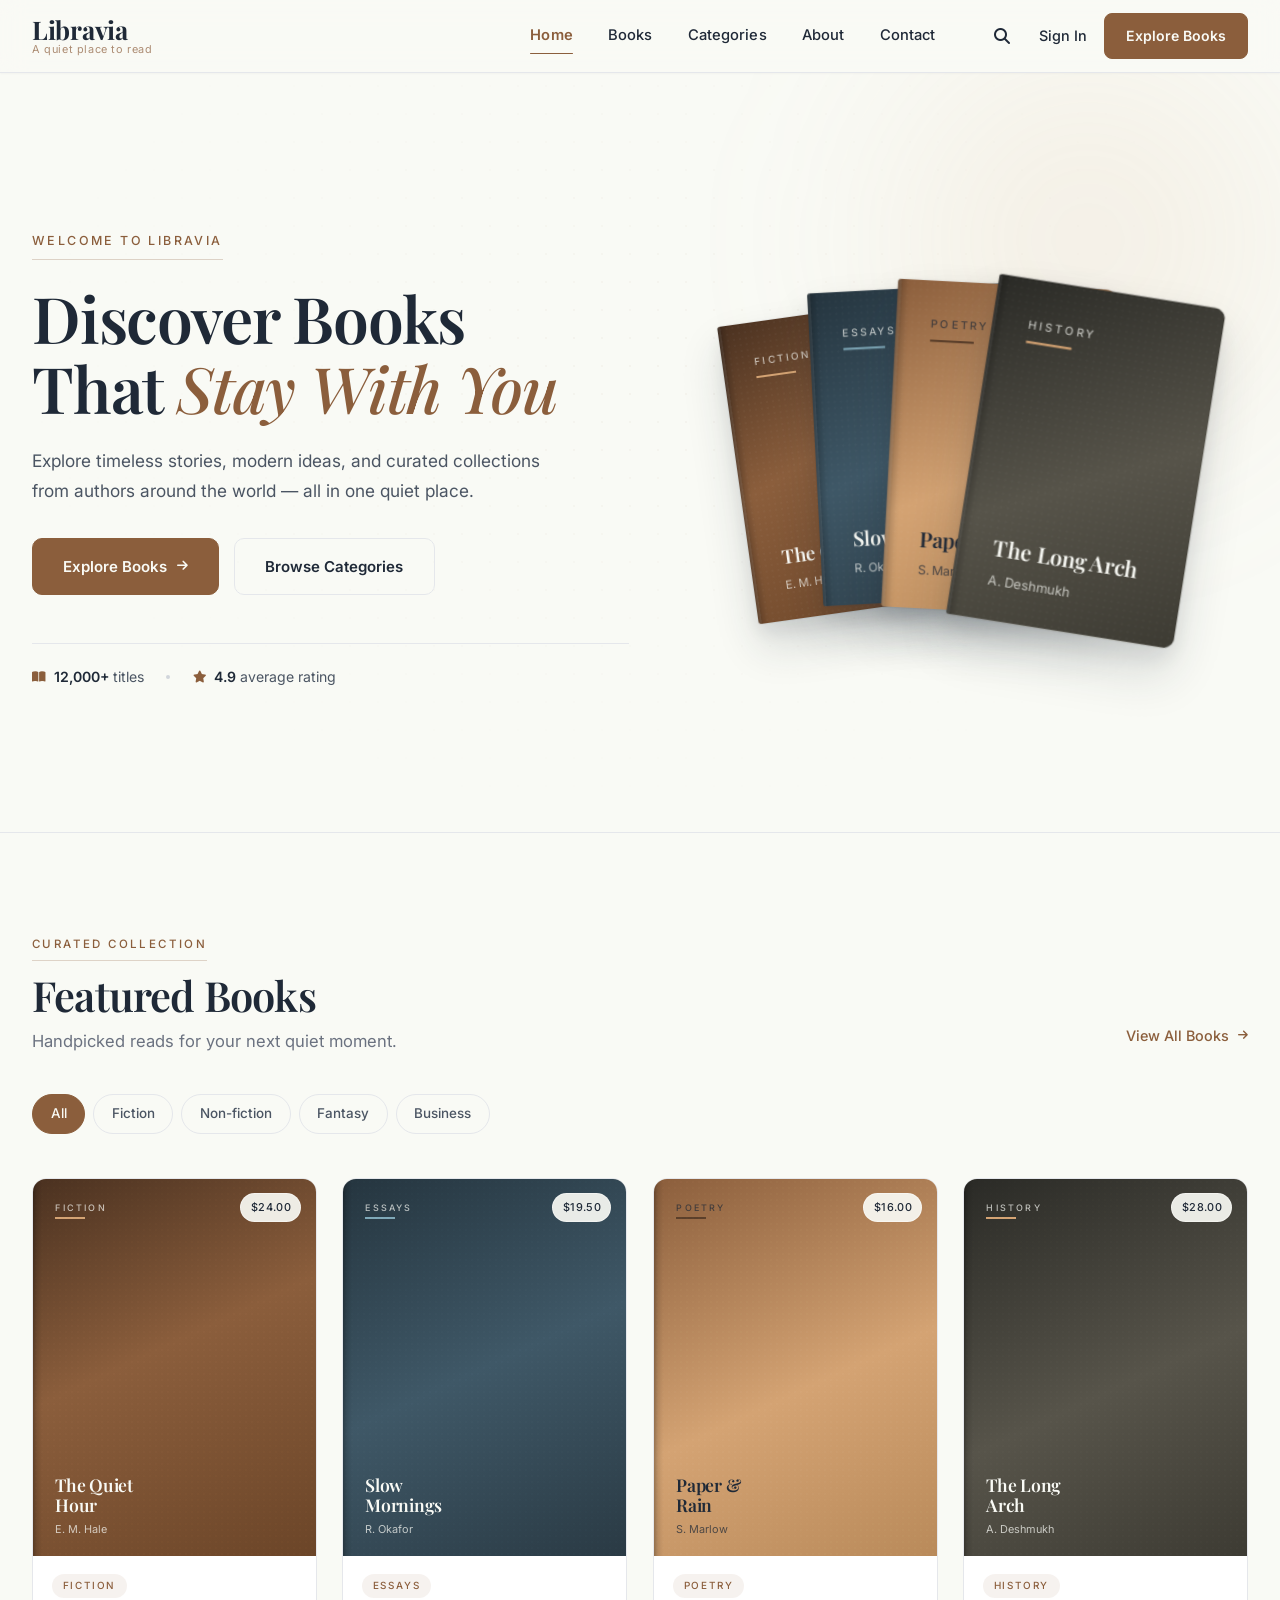
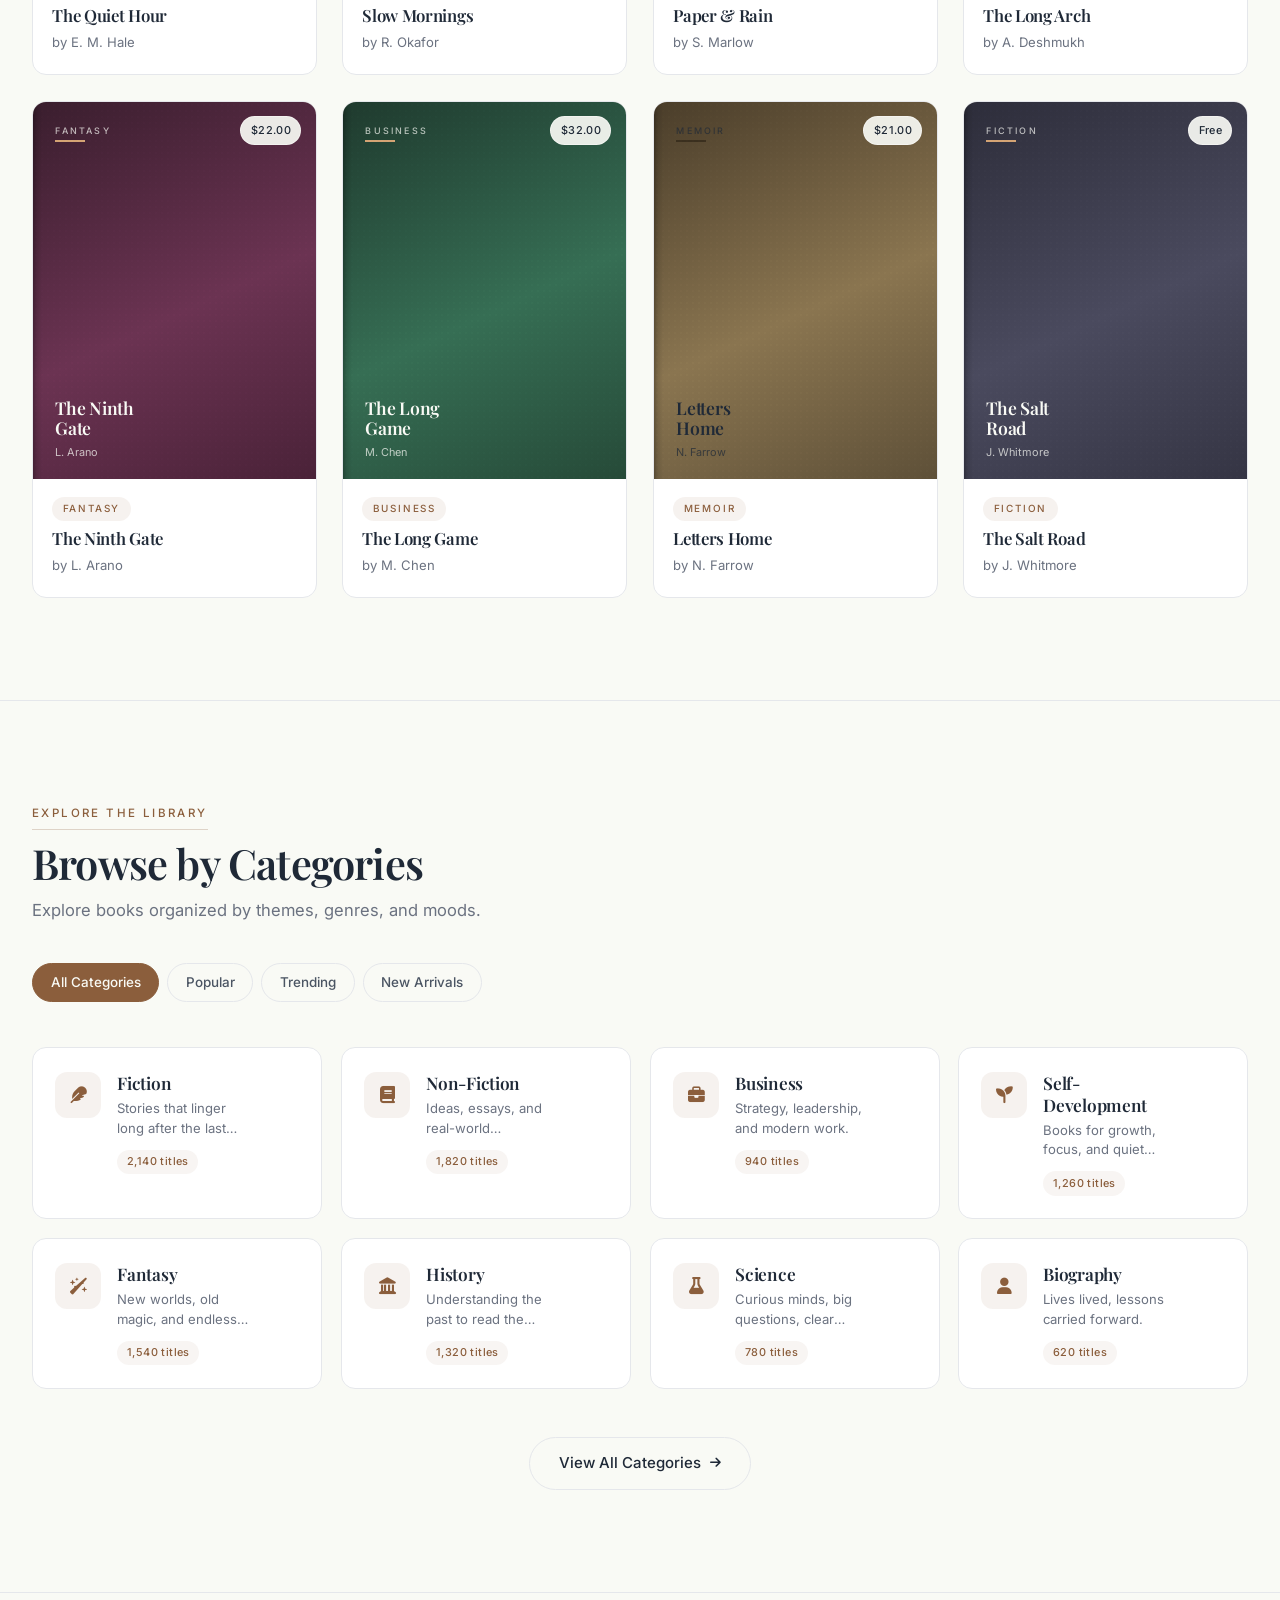
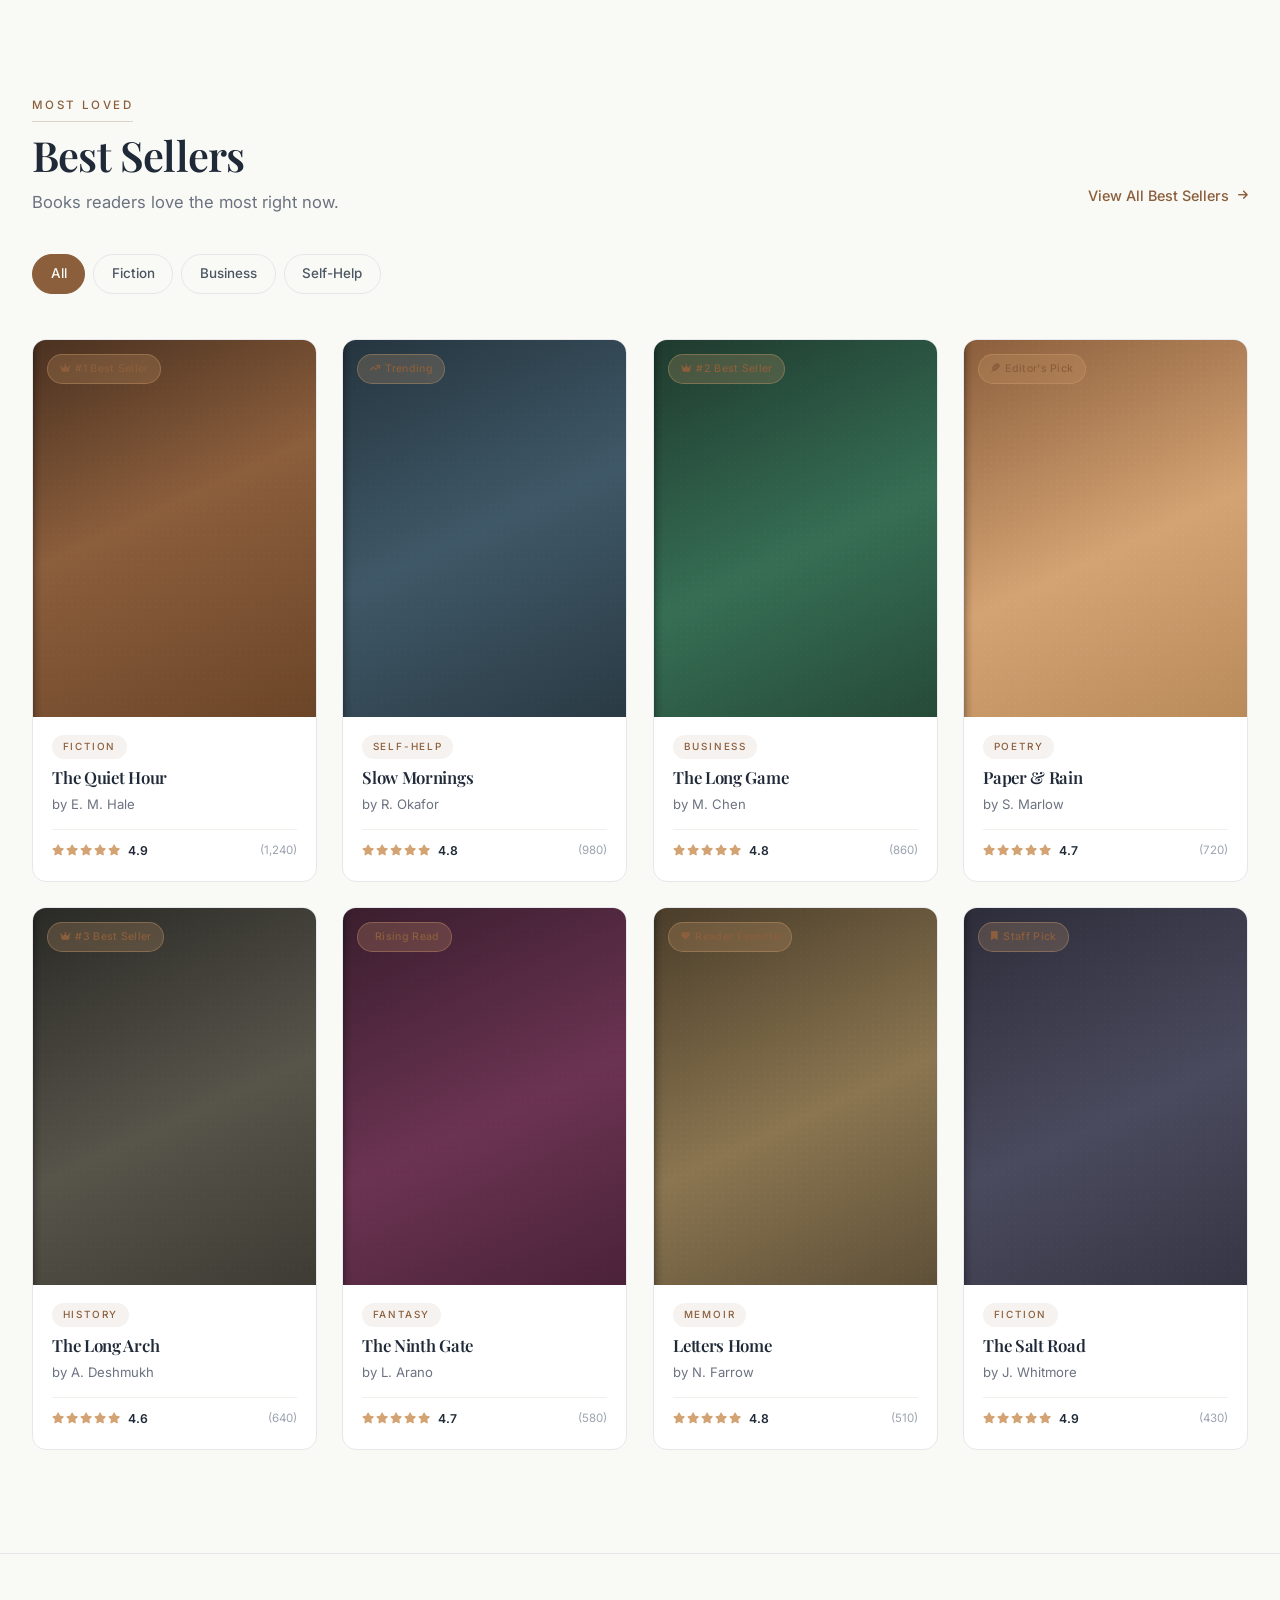
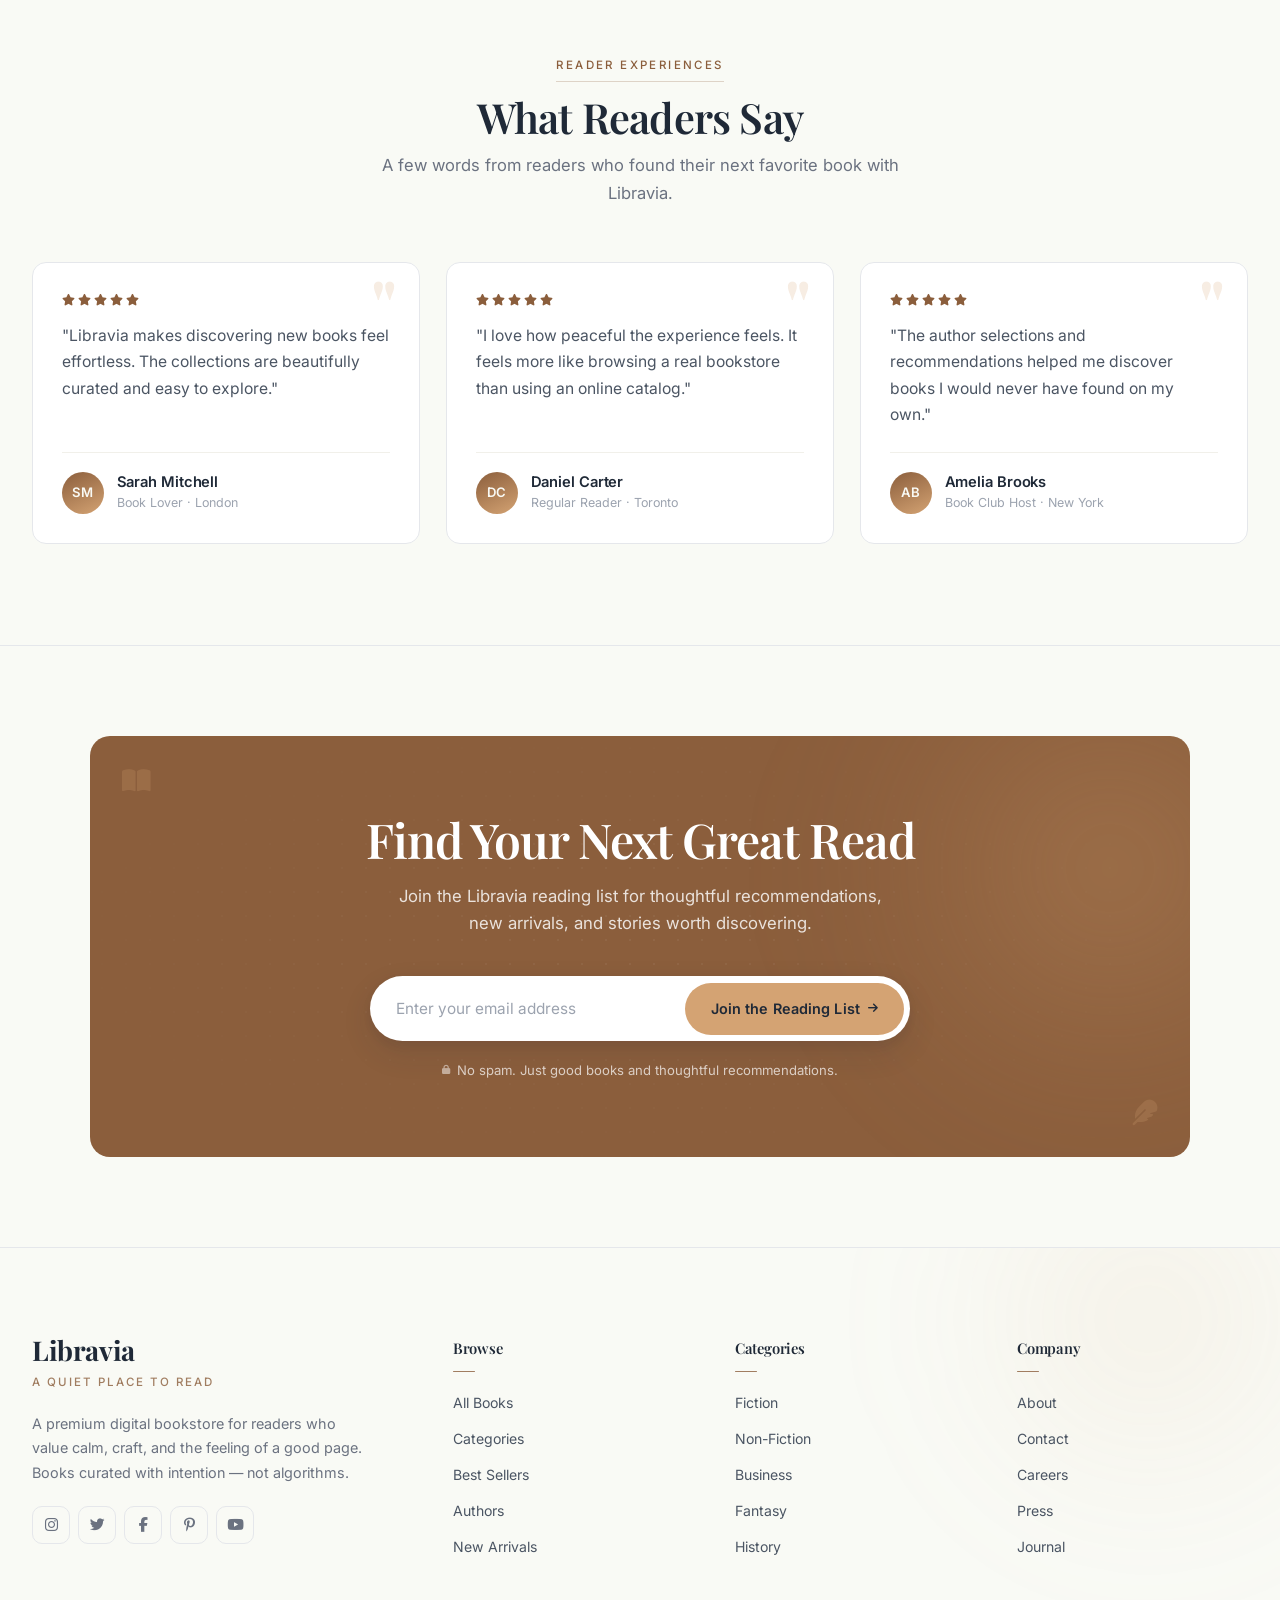
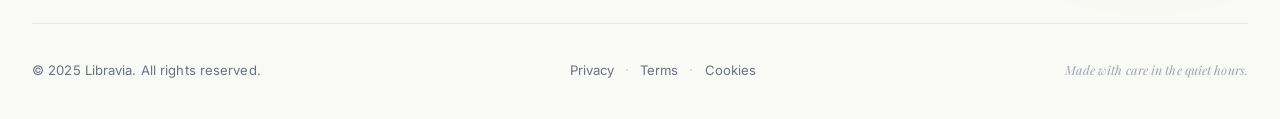
==== commit a9b8c06c: "book and etail page setup" ====
--- a/index.html
+++ b/index.html
@@ -31,11 +31,11 @@
 
     <!-- CENTER: Navigation -->
     <nav class="bk_nav" id="bk_nav">
-      <a href="index.php" class="bk_nav_item bk_active">Home</a>
-      <a href="books.php" class="bk_nav_item">Books</a>
-      <a href="categories.php" class="bk_nav_item">Categories</a>
-      <a href="about.php" class="bk_nav_item">About</a>
-      <a href="contact.php" class="bk_nav_item">Contact</a>
+      <a href="index.html" class="bk_nav_item bk_active">Home</a>
+      <a href="books.html" class="bk_nav_item">Books</a>
+      <a href="categories.html" class="bk_nav_item">Categories</a>
+      <a href="about.html" class="bk_nav_item">About</a>
+      <a href="contact.html" class="bk_nav_item">Contact</a>
     </nav>
 
     <!-- RIGHT: Actions -->
@@ -44,9 +44,9 @@
         <i class="fa-solid fa-magnifying-glass"></i>
       </button>
 
-      <a href="login.php" class="bk_signin">Sign In</a>
-
-      <a href="books.php" class="bk_nav_cta">Explore Books</a>
+      <a href="login.html" class="bk_signin">Sign In</a>
+
+      <a href="books.html" class="bk_nav_cta">Explore Books</a>
 
       <button class="bk_hamburger" id="bk_hamburger" aria-label="Open menu" aria-expanded="false">
         <span class="bk_bar"></span>
@@ -60,15 +60,15 @@
   <!-- MOBILE MENU -->
   <div class="bk_mobile_panel" id="bk_mobile_panel">
     <div class="bk_mobile_inner">
-      <a href="index.php" class="bk_nav_item bk_active">Home</a>
-      <a href="books.php" class="bk_nav_item">Books</a>
-      <a href="categories.php" class="bk_nav_item">Categories</a>
-      <a href="about.php" class="bk_nav_item">About</a>
-      <a href="contact.php" class="bk_nav_item">Contact</a>
+      <a href="index.html" class="bk_nav_item bk_active">Home</a>
+      <a href="books.html" class="bk_nav_item">Books</a>
+      <a href="categories.html" class="bk_nav_item">Categories</a>
+      <a href="about.html" class="bk_nav_item">About</a>
+      <a href="contact.html" class="bk_nav_item">Contact</a>
 
       <div class="bk_mobile_actions">
-        <a href="login.php" class="bk_mobile_signin">Sign In</a>
-        <a href="books.php" class="bk_nav_cta bk_mobile_cta">Explore Books</a>
+        <a href="login.html" class="bk_mobile_signin">Sign In</a>
+        <a href="books.html" class="bk_nav_cta bk_mobile_cta">Explore Books</a>
       </div>
     </div>
   </div>
@@ -1195,6 +1195,107 @@
 
 </main>
 
+<!-- ============================================================
+     LIBRAVIA — FOOTER
+     Complete brand footer · calm editorial structure
+     ============================================================ -->
+
+<footer id="bk_footer" class="bk_footer">
+  <div class="bk_footer_container">
+
+    <!-- ===== TOP: MAIN FOOTER GRID ===== -->
+    <div class="bk_footer_grid">
+
+      <!-- Column 1: Brand -->
+      <div class="bk_footer_brand">
+        <a href="index.php" class="bk_footer_logo">Libravia</a>
+        <p class="bk_footer_tagline">A quiet place to read</p>
+
+        <p class="bk_footer_about">
+          A premium digital bookstore for readers who value calm,
+          craft, and the feeling of a good page. Books curated
+          with intention — not algorithms.
+        </p>
+
+        <div class="bk_footer_social">
+          <a href="#" aria-label="Instagram" class="bk_footer_social_link">
+            <i class="fa-brands fa-instagram"></i>
+          </a>
+          <a href="#" aria-label="Twitter" class="bk_footer_social_link">
+            <i class="fa-brands fa-twitter"></i>
+          </a>
+          <a href="#" aria-label="Facebook" class="bk_footer_social_link">
+            <i class="fa-brands fa-facebook-f"></i>
+          </a>
+          <a href="#" aria-label="Pinterest" class="bk_footer_social_link">
+            <i class="fa-brands fa-pinterest-p"></i>
+          </a>
+          <a href="#" aria-label="YouTube" class="bk_footer_social_link">
+            <i class="fa-brands fa-youtube"></i>
+          </a>
+        </div>
+      </div>
+
+      <!-- Column 2: Browse -->
+      <nav class="bk_footer_col" aria-label="Browse">
+        <h4 class="bk_footer_col_title">Browse</h4>
+        <ul class="bk_footer_list">
+          <li><a href="books.php" class="bk_footer_link">All Books</a></li>
+          <li><a href="categories.php" class="bk_footer_link">Categories</a></li>
+          <li><a href="bestsellers.php" class="bk_footer_link">Best Sellers</a></li>
+          <li><a href="authors.php" class="bk_footer_link">Authors</a></li>
+          <li><a href="books.php?sort=new" class="bk_footer_link">New Arrivals</a></li>
+        </ul>
+      </nav>
+
+      <!-- Column 3: Categories -->
+      <nav class="bk_footer_col" aria-label="Categories">
+        <h4 class="bk_footer_col_title">Categories</h4>
+        <ul class="bk_footer_list">
+          <li><a href="categories.php?c=fiction" class="bk_footer_link">Fiction</a></li>
+          <li><a href="categories.php?c=nonfiction" class="bk_footer_link">Non-Fiction</a></li>
+          <li><a href="categories.php?c=business" class="bk_footer_link">Business</a></li>
+          <li><a href="categories.php?c=fantasy" class="bk_footer_link">Fantasy</a></li>
+          <li><a href="categories.php?c=history" class="bk_footer_link">History</a></li>
+        </ul>
+      </nav>
+
+      <!-- Column 4: Company -->
+      <nav class="bk_footer_col" aria-label="Company">
+        <h4 class="bk_footer_col_title">Company</h4>
+        <ul class="bk_footer_list">
+          <li><a href="books.html" class="bk_footer_link">About</a></li>
+          <li><a href="contact.php" class="bk_footer_link">Contact</a></li>
+          <li><a href="careers.php" class="bk_footer_link">Careers</a></li>
+          <li><a href="press.php" class="bk_footer_link">Press</a></li>
+          <li><a href="journal.php" class="bk_footer_link">Journal</a></li>
+        </ul>
+      </nav>
+
+    </div>
+
+    <!-- ===== BOTTOM BAR ===== -->
+    <div class="bk_footer_bottom">
+      <p class="bk_footer_copyright">
+        © 2025 Libravia. All rights reserved.
+      </p>
+
+      <div class="bk_footer_legal">
+        <a href="privacy.php" class="bk_footer_legal_link">Privacy</a>
+        <span class="bk_footer_legal_divider" aria-hidden="true">·</span>
+        <a href="terms.php" class="bk_footer_legal_link">Terms</a>
+        <span class="bk_footer_legal_divider" aria-hidden="true">·</span>
+        <a href="cookies.php" class="bk_footer_legal_link">Cookies</a>
+      </div>
+
+      <p class="bk_footer_credit">
+        Made with care in the quiet hours.
+      </p>
+    </div>
+
+  </div>
+</footer>
+
 <script src="assets/js/main.js"></script>
 <script src="assets/js/home.js"></script>
 </body>
--- a/assets/css/main.css
+++ b/assets/css/main.css
@@ -535,4 +535,389 @@
   .bk_search_panel {
     transition: none !important;
   }
+}
+
+
+
+/* footer  */
+/* ============================================================
+   LIBRAVIA — FOOTER
+   ============================================================ */
+
+.bk_footer *,
+.bk_footer *::before,
+.bk_footer *::after {
+  box-sizing: border-box;
+}
+
+.bk_footer {
+  position: relative;
+  width: 100%;
+  background: #F9FAF5;
+  border-top: 1px solid #E5E7EB;
+  padding: clamp(3.5rem, 7vw, 6rem) 2rem clamp(1.6rem, 3vw, 2.4rem);
+  overflow: hidden;
+}
+
+/* Very subtle decorative glow at the top-right (matches section rhythm) */
+.bk_footer::before {
+  content: '';
+  position: absolute;
+  top: -40%;
+  right: -10%;
+  width: 520px;
+  height: 520px;
+  border-radius: 50%;
+  background: radial-gradient(circle,
+              rgba(212, 163, 115, 0.10) 0%,
+              rgba(212, 163, 115, 0.03) 40%,
+              transparent 70%);
+  filter: blur(60px);
+  pointer-events: none;
+  z-index: 0;
+}
+
+.bk_footer_container {
+  position: relative;
+  z-index: 1;
+  max-width: 1360px;
+  margin: 0 auto;
+}
+
+/* ============================================================
+   TOP GRID
+   ============================================================ */
+
+.bk_footer_grid {
+  display: grid;
+  grid-template-columns: 1.6fr 1fr 1fr 1fr;
+  gap: clamp(2rem, 4vw, 4rem);
+  padding-bottom: clamp(2.8rem, 5vw, 4rem);
+  border-bottom: 1px solid #E5E7EB;
+}
+
+/* ============================================================
+   BRAND COLUMN
+   ============================================================ */
+
+.bk_footer_brand {
+  display: flex;
+  flex-direction: column;
+  gap: 0.9rem;
+  max-width: 380px;
+}
+
+.bk_footer_logo {
+  font-family: 'Playfair Display', serif;
+  font-weight: 700;
+  font-size: 1.7rem;
+  letter-spacing: -0.4px;
+  line-height: 1;
+  color: #1F2937;
+  text-decoration: none;
+  transition: opacity 0.3s ease;
+}
+
+.bk_footer_logo:hover {
+  opacity: 0.75;
+}
+
+.bk_footer_tagline {
+  font-family: 'Inter', sans-serif;
+  font-weight: 500;
+  font-size: 0.72rem;
+  letter-spacing: 2px;
+  text-transform: uppercase;
+  color: #8B5E3C;
+  opacity: 0.8;
+  margin: -0.4rem 0 0.4rem;
+}
+
+.bk_footer_about {
+  font-family: 'Inter', sans-serif;
+  font-weight: 400;
+  font-size: 0.9rem;
+  line-height: 1.7;
+  color: #6B7280;
+  margin: 0;
+  max-width: 340px;
+}
+
+/* ---------- Social ---------- */
+
+.bk_footer_social {
+  display: flex;
+  flex-wrap: wrap;
+  gap: 0.5rem;
+  margin-top: 0.4rem;
+}
+
+.bk_footer_social_link {
+  display: inline-flex;
+  align-items: center;
+  justify-content: center;
+  width: 38px;
+  height: 38px;
+  border-radius: 10px;
+  background: transparent;
+  border: 1px solid #E5E7EB;
+  color: #6B7280;
+  font-size: 0.92rem;
+  text-decoration: none;
+  transition: color 0.3s ease,
+              background 0.3s ease,
+              border-color 0.3s ease,
+              transform 0.3s cubic-bezier(0.22, 1, 0.36, 1);
+}
+
+.bk_footer_social_link:hover {
+  color: #F9FAF5;
+  background: #8B5E3C;
+  border-color: #8B5E3C;
+  transform: translateY(-2px);
+}
+
+/* ============================================================
+   LINK COLUMNS
+   ============================================================ */
+
+.bk_footer_col {
+  display: flex;
+  flex-direction: column;
+  gap: 1.1rem;
+}
+
+.bk_footer_col_title {
+  font-family: 'Playfair Display', serif;
+  font-weight: 600;
+  font-size: 0.92rem;
+  letter-spacing: -0.2px;
+  color: #1F2937;
+  margin: 0;
+  padding-bottom: 0.7rem;
+  position: relative;
+}
+
+.bk_footer_col_title::after {
+  content: '';
+  position: absolute;
+  left: 0;
+  bottom: 0;
+  width: 22px;
+  height: 1.5px;
+  background: #8B5E3C;
+  border-radius: 2px;
+  opacity: 0.8;
+}
+
+.bk_footer_list {
+  list-style: none;
+  padding: 0;
+  margin: 0;
+  display: flex;
+  flex-direction: column;
+  gap: 0.65rem;
+}
+
+.bk_footer_link {
+  display: inline-block;
+  font-family: 'Inter', sans-serif;
+  font-weight: 400;
+  font-size: 0.88rem;
+  color: #4b5563;
+  text-decoration: none;
+  line-height: 1.4;
+  transition: color 0.3s ease,
+              transform 0.3s cubic-bezier(0.22, 1, 0.36, 1);
+}
+
+.bk_footer_link:hover {
+  color: #8B5E3C;
+  transform: translateX(3px);
+}
+
+/* ============================================================
+   BOTTOM BAR
+   ============================================================ */
+
+.bk_footer_bottom {
+  display: flex;
+  align-items: center;
+  justify-content: space-between;
+  gap: 1.5rem;
+  flex-wrap: wrap;
+  padding-top: clamp(1.6rem, 3vw, 2.2rem);
+}
+
+.bk_footer_copyright,
+.bk_footer_credit {
+  font-family: 'Inter', sans-serif;
+  font-weight: 400;
+  font-size: 0.82rem;
+  color: #6B7280;
+  margin: 0;
+  letter-spacing: 0.1px;
+}
+
+.bk_footer_credit {
+  color: #9CA3AF;
+  font-size: 0.78rem;
+  font-style: italic;
+  font-family: 'Playfair Display', serif;
+}
+
+.bk_footer_legal {
+  display: inline-flex;
+  align-items: center;
+  gap: 0.7rem;
+}
+
+.bk_footer_legal_link {
+  font-family: 'Inter', sans-serif;
+  font-weight: 400;
+  font-size: 0.82rem;
+  color: #6B7280;
+  text-decoration: none;
+  transition: color 0.3s ease;
+}
+
+.bk_footer_legal_link:hover {
+  color: #8B5E3C;
+}
+
+.bk_footer_legal_divider {
+  color: #D1D5DB;
+  font-size: 0.9rem;
+  line-height: 1;
+  user-select: none;
+}
+
+/* ============================================================
+   RESPONSIVE
+   ============================================================ */
+
+/* Tablet — 2 columns for link groups, brand full width */
+@media screen and (max-width: 1024px) {
+  .bk_footer_grid {
+    grid-template-columns: 1fr 1fr;
+    gap: 2.4rem 2rem;
+    padding-bottom: 2.6rem;
+  }
+
+  .bk_footer_brand {
+    grid-column: 1 / -1;
+    max-width: 100%;
+  }
+
+  .bk_footer_about {
+    max-width: 520px;
+  }
+}
+
+/* Small tablet / large mobile — stack bottom bar */
+@media screen and (max-width: 780px) {
+  .bk_footer {
+    padding: 3.4rem 1.6rem 1.8rem;
+  }
+
+  .bk_footer_bottom {
+    flex-direction: column;
+    align-items: flex-start;
+    gap: 0.9rem;
+    padding-top: 1.8rem;
+  }
+
+  .bk_footer_legal {
+    order: 3;
+  }
+
+  .bk_footer_credit {
+    order: 2;
+  }
+}
+
+/* Mobile — single column stack, centered */
+@media screen and (max-width: 560px) {
+  .bk_footer {
+    padding: 3rem 1.3rem 1.6rem;
+  }
+
+  .bk_footer_grid {
+    grid-template-columns: 1fr;
+    gap: 2.2rem;
+    padding-bottom: 2.2rem;
+  }
+
+  .bk_footer_brand {
+    align-items: flex-start;
+    text-align: left;
+  }
+
+  .bk_footer_col_title::after {
+    left: 0;
+  }
+
+  .bk_footer_social {
+    gap: 0.45rem;
+  }
+
+  .bk_footer_social_link {
+    width: 36px;
+    height: 36px;
+    font-size: 0.86rem;
+  }
+
+  .bk_footer_bottom {
+    align-items: center;
+    text-align: center;
+    gap: 0.7rem;
+  }
+
+  .bk_footer_copyright,
+  .bk_footer_credit,
+  .bk_footer_legal_link {
+    font-size: 0.78rem;
+  }
+}
+
+/* Very small mobile */
+@media screen and (max-width: 380px) {
+  .bk_footer {
+    padding: 2.6rem 1.1rem 1.4rem;
+  }
+
+  .bk_footer_logo {
+    font-size: 1.5rem;
+  }
+
+  .bk_footer_tagline {
+    font-size: 0.66rem;
+  }
+
+  .bk_footer_about {
+    font-size: 0.86rem;
+  }
+
+  .bk_footer_link {
+    font-size: 0.84rem;
+  }
+
+  .bk_footer_legal {
+    gap: 0.5rem;
+  }
+}
+
+/* Reduced motion */
+@media (prefers-reduced-motion: reduce) {
+  .bk_footer_logo,
+  .bk_footer_social_link,
+  .bk_footer_link,
+  .bk_footer_legal_link {
+    transition: none !important;
+  }
+
+  .bk_footer_social_link:hover,
+  .bk_footer_link:hover {
+    transform: none;
+  }
 }
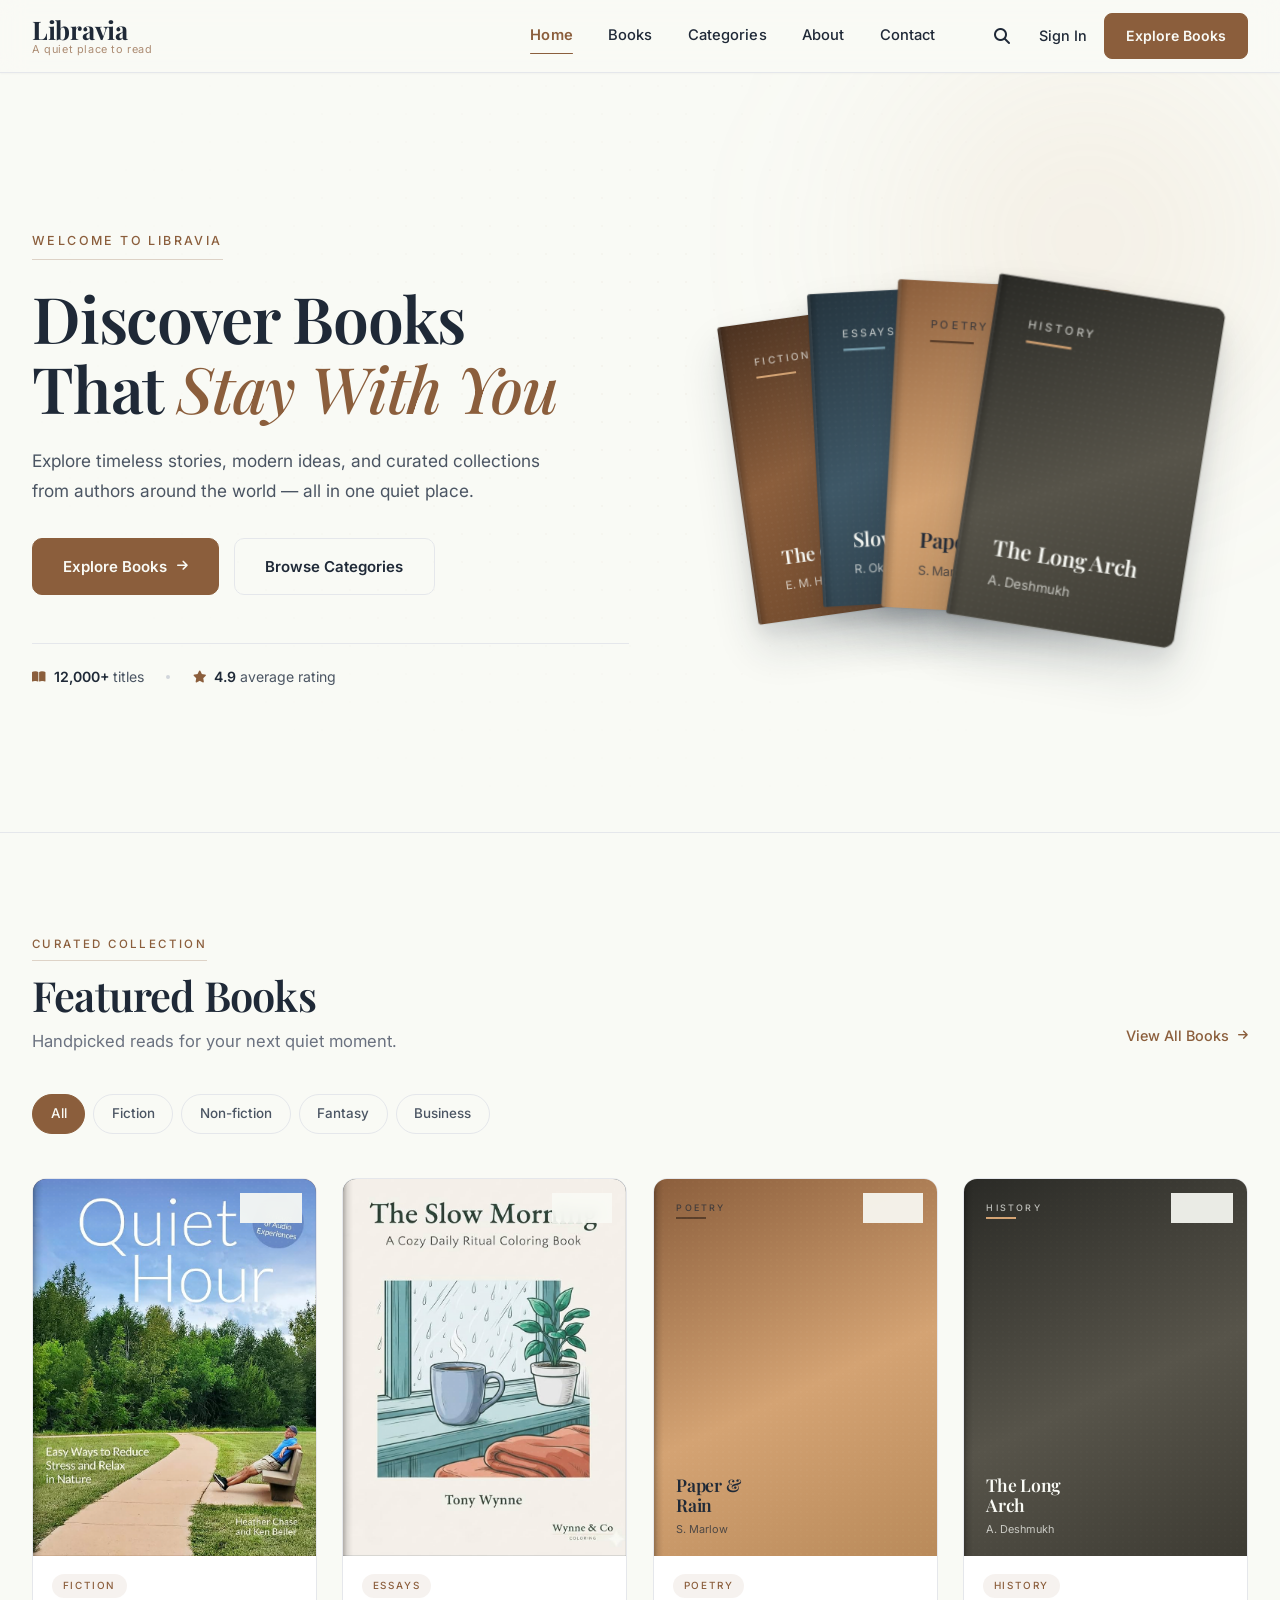
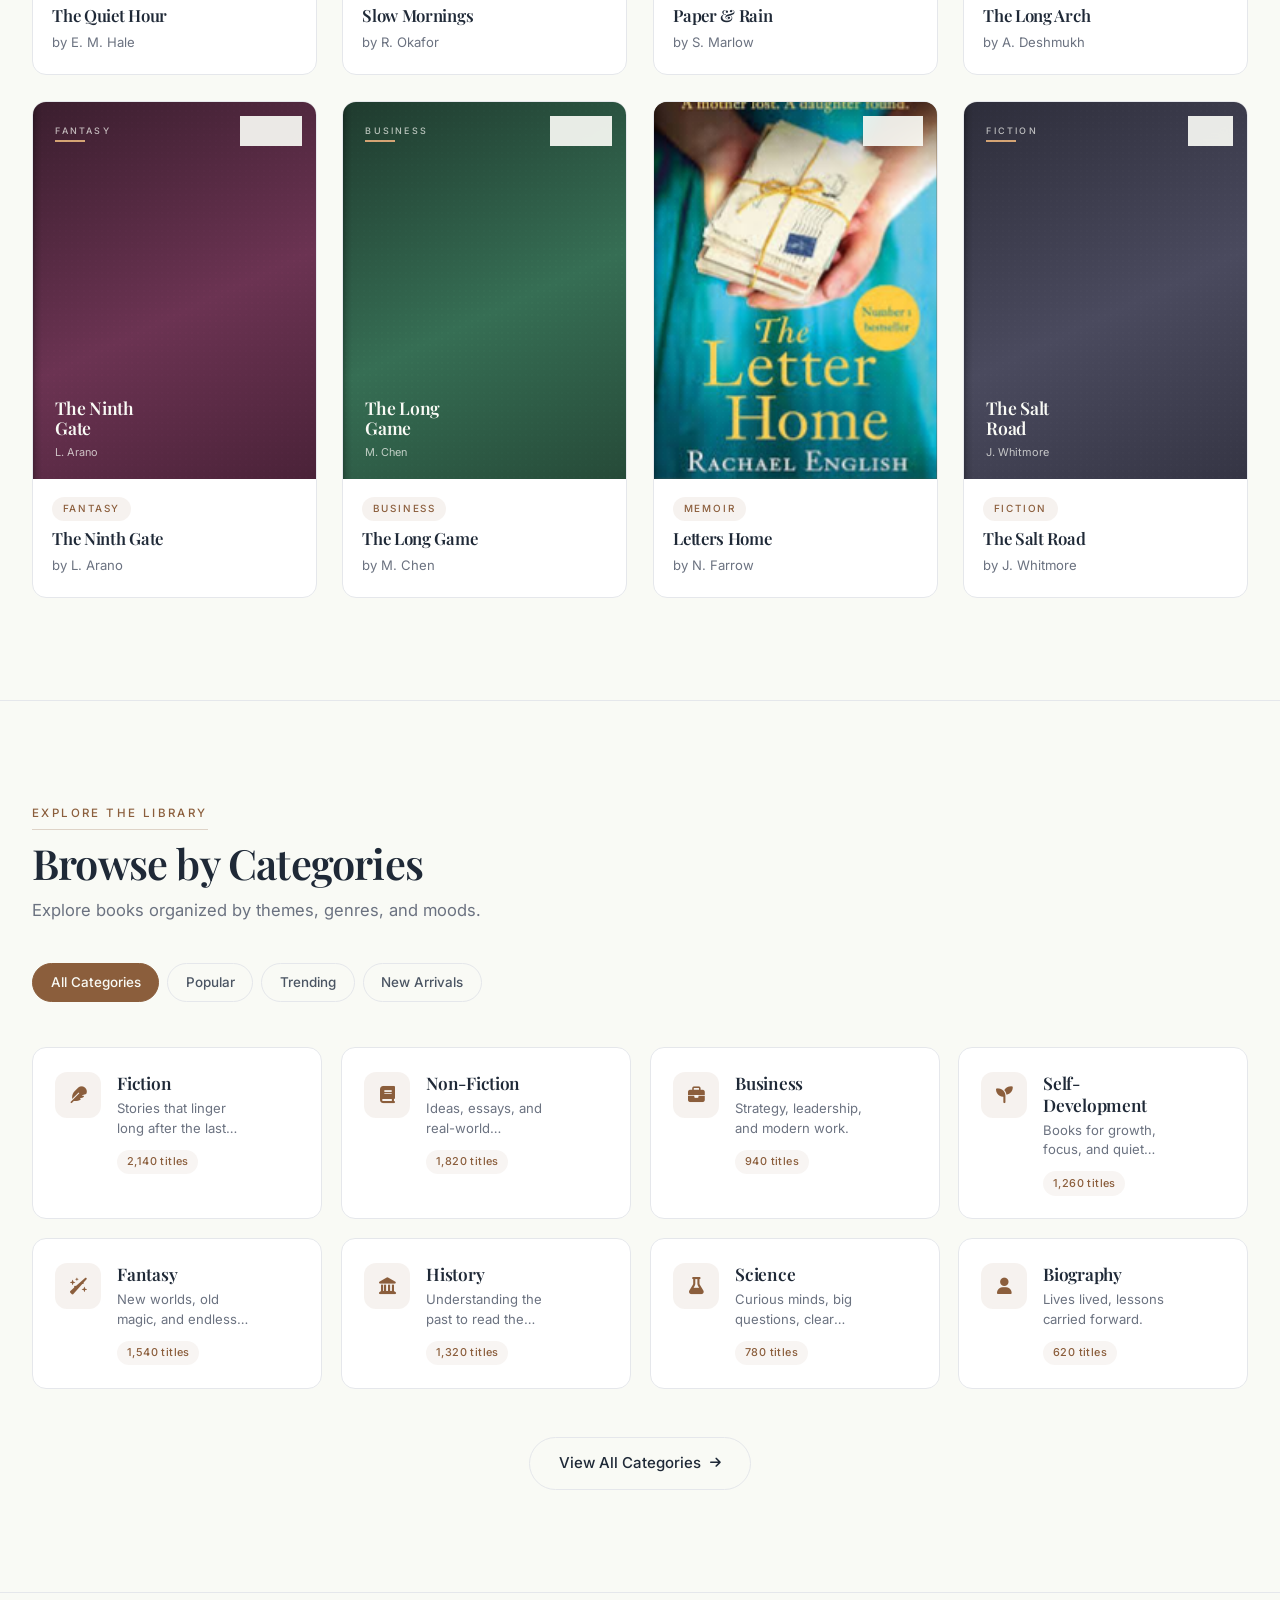
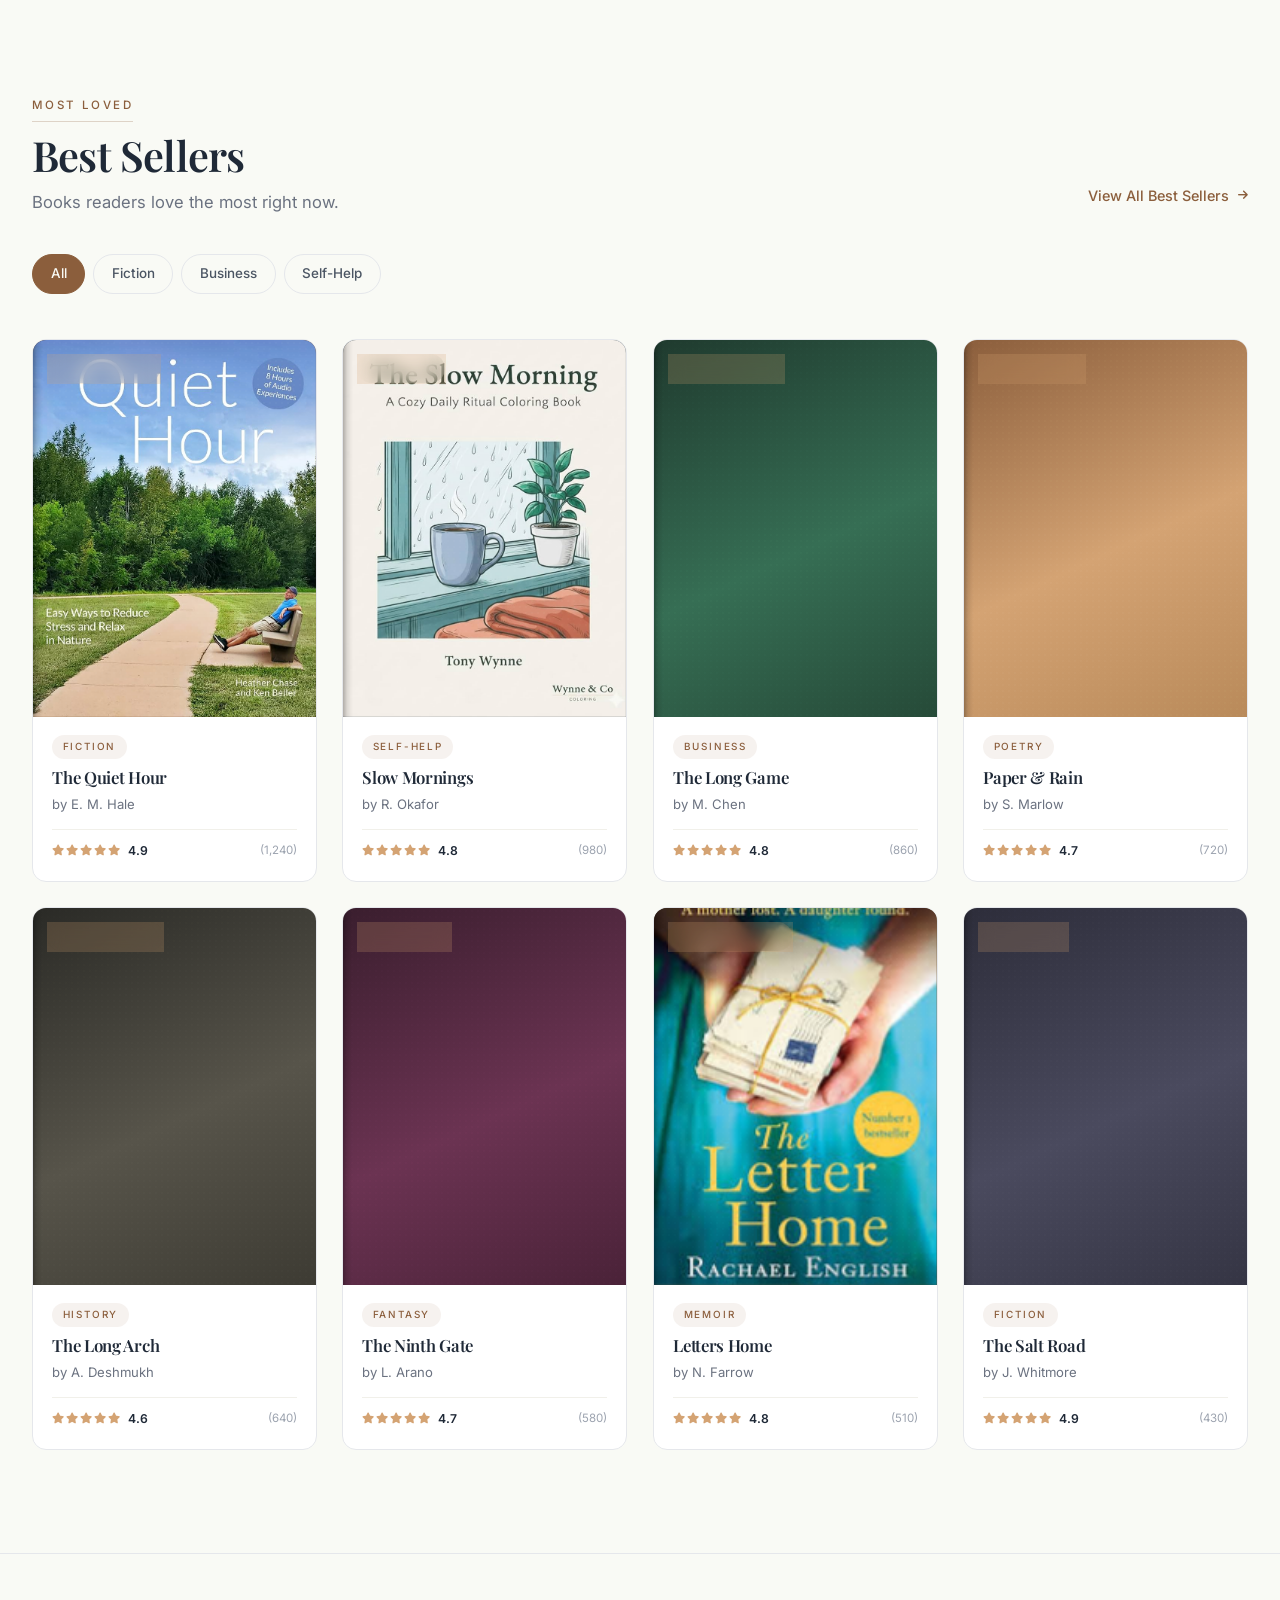
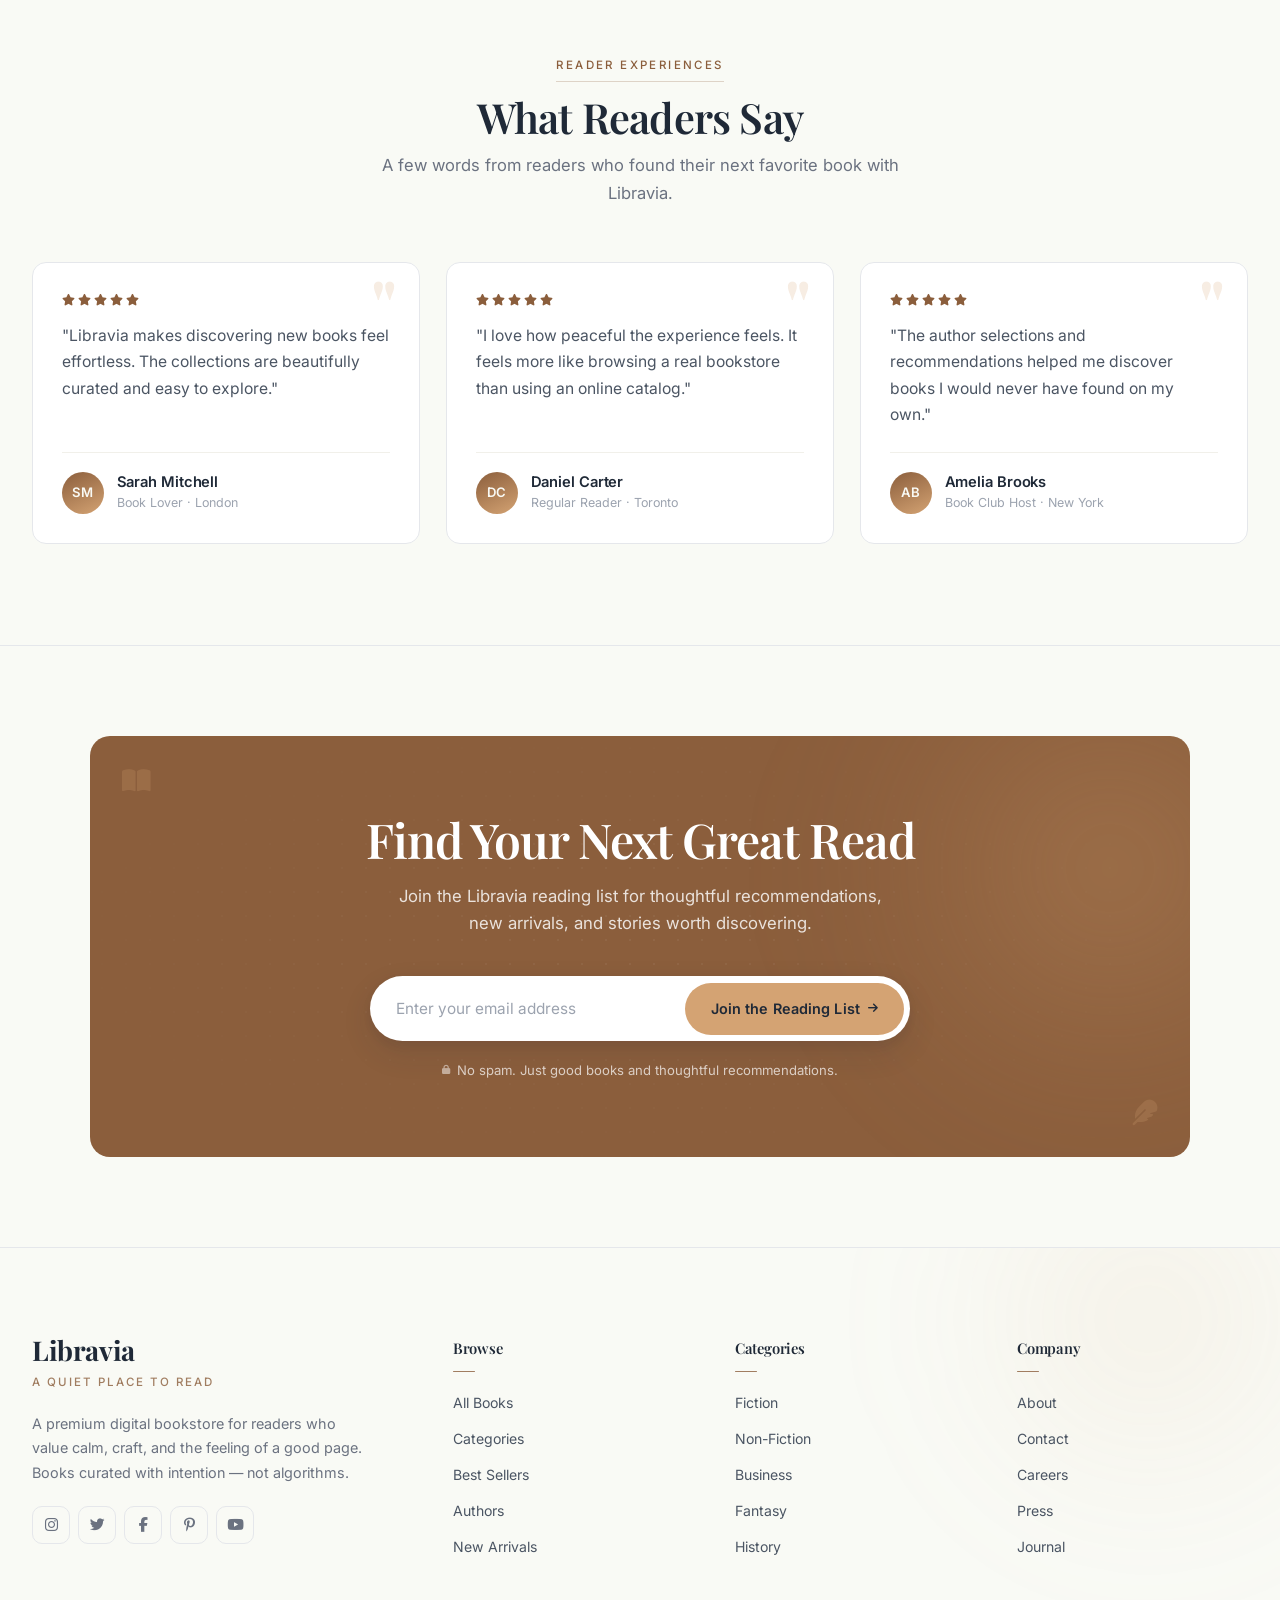
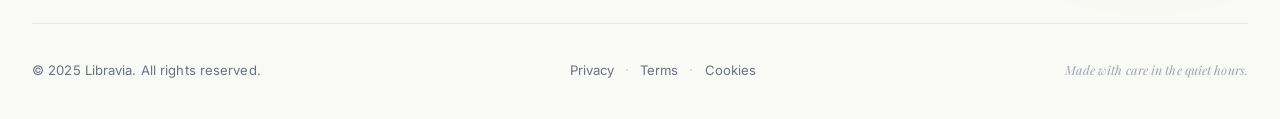
==== commit ac272e64: "home page setup" ====
--- a/index.html
+++ b/index.html
@@ -232,7 +232,7 @@
           <!-- real book cover image -->
           <img
             class="bk_book_cover_img"
-            src="https://covers.openlibrary.org/b/id/10521443-L.jpg"
+            src="assets/images/quite_hour.jpg"
             alt="The Quiet Hour — book cover"
             loading="lazy"
             decoding="async"
@@ -261,7 +261,7 @@
           </div>
           <img
             class="bk_book_cover_img"
-            src="https://covers.openlibrary.org/b/id/10909258-L.jpg"
+            src="assets/images/slow_morning.jpg"
             alt="Slow Mornings — book cover"
             loading="lazy"
             decoding="async"
@@ -401,7 +401,7 @@
           </div>
           <img
             class="bk_book_cover_img"
-            src="https://covers.openlibrary.org/b/id/11199763-L.jpg"
+            src="assets/images/letter_home.jfif"
             alt="Letters Home — book cover"
             loading="lazy"
             decoding="async"
@@ -699,7 +699,7 @@
           <div class="bk_bestseller_cover_bg bk_bs_cover_1"></div>
           <img
             class="bk_bestseller_cover_img"
-            src="https://covers.openlibrary.org/b/id/10521443-L.jpg"
+            src="assets/images/quite_hour.jpg"
             alt="The Quiet Hour — book cover"
             loading="lazy"
             decoding="async"
@@ -737,7 +737,7 @@
           <div class="bk_bestseller_cover_bg bk_bs_cover_2"></div>
           <img
             class="bk_bestseller_cover_img"
-            src="https://covers.openlibrary.org/b/id/10909258-L.jpg"
+            src="assets/images/slow_morning.jpg"
             alt="Slow Mornings — book cover"
             loading="lazy"
             decoding="async"
@@ -927,7 +927,7 @@
           <div class="bk_bestseller_cover_bg bk_bs_cover_7"></div>
           <img
             class="bk_bestseller_cover_img"
-            src="https://covers.openlibrary.org/b/id/11199763-L.jpg"
+            src="assets/images/letter_home.jfif"
             alt="Letters Home — book cover"
             loading="lazy"
             decoding="async"
--- a/assets/css/home.css
+++ b/assets/css/home.css
@@ -1298,6 +1298,7 @@
   color: #6B7280;
   margin: 0;
   display: -webkit-box;
+  line-clamp: 2;
   -webkit-line-clamp: 2;
   -webkit-box-orient: vertical;
   overflow: hidden;
